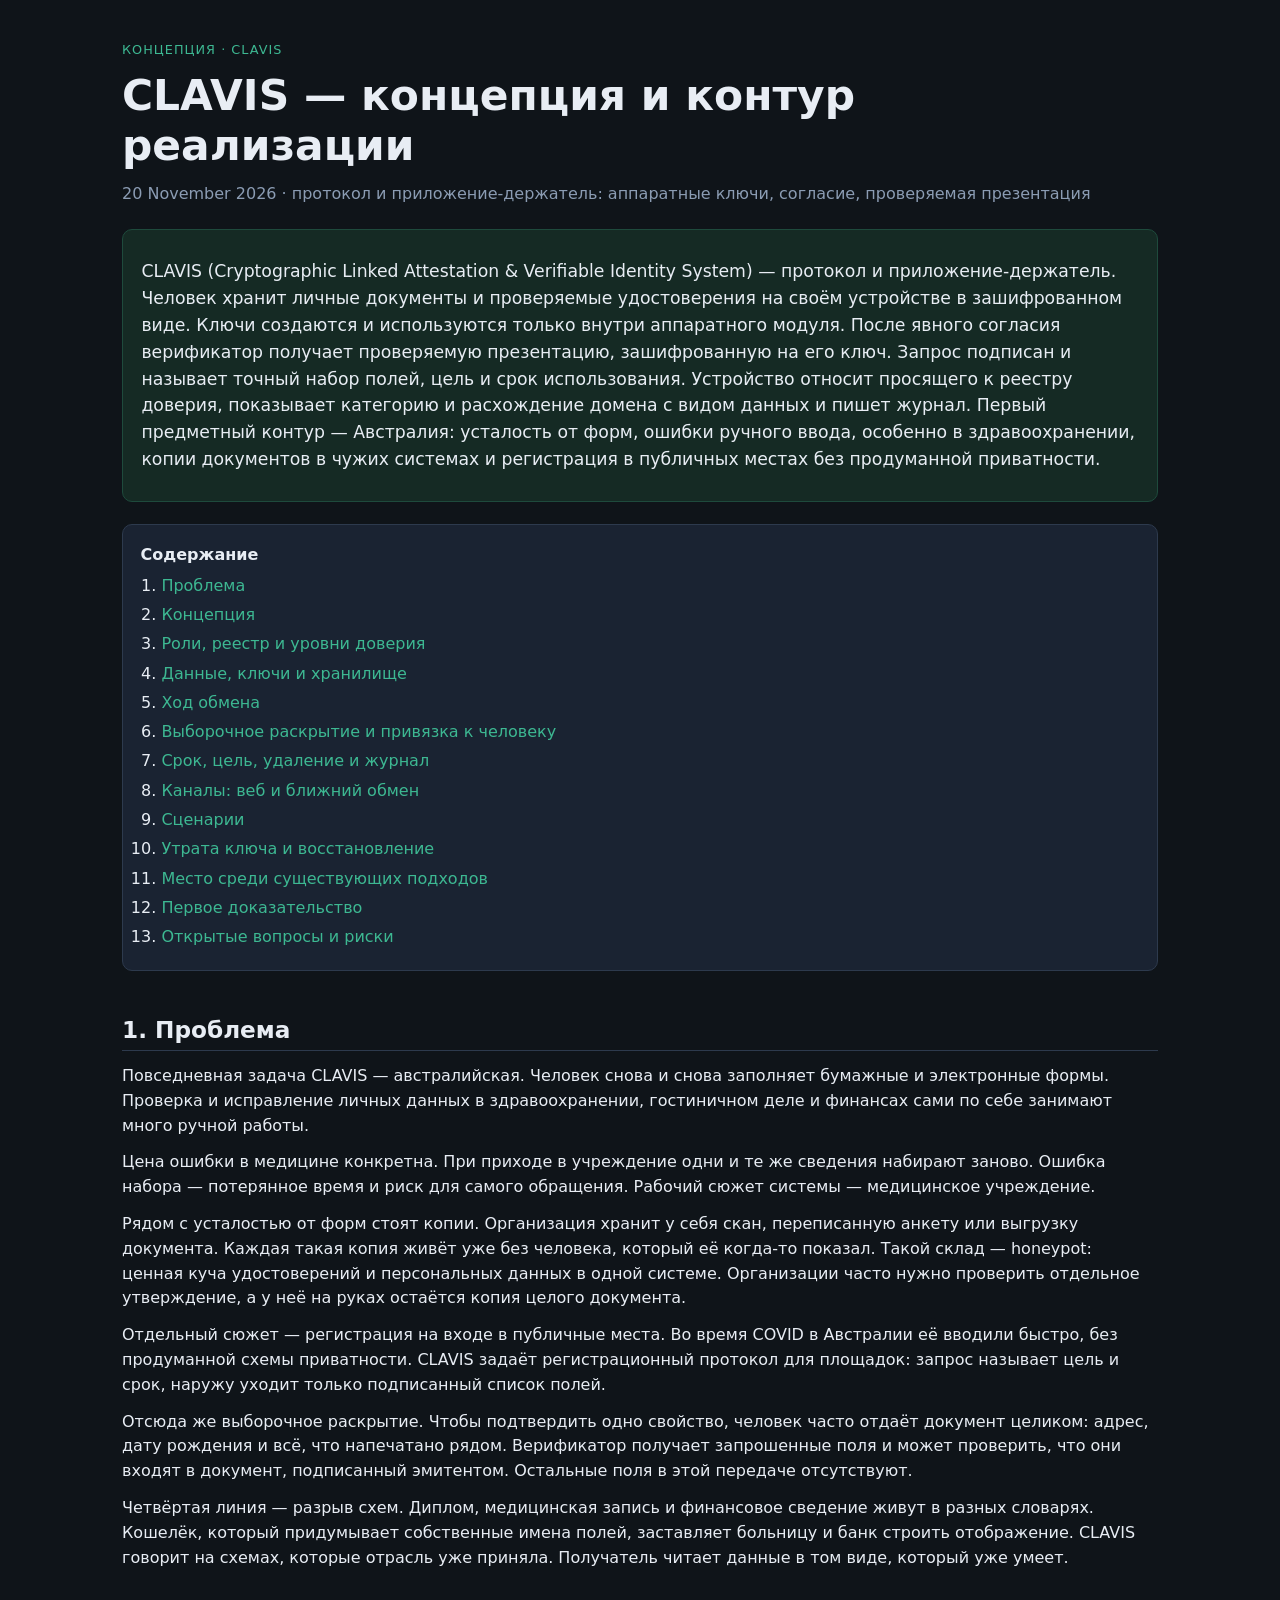
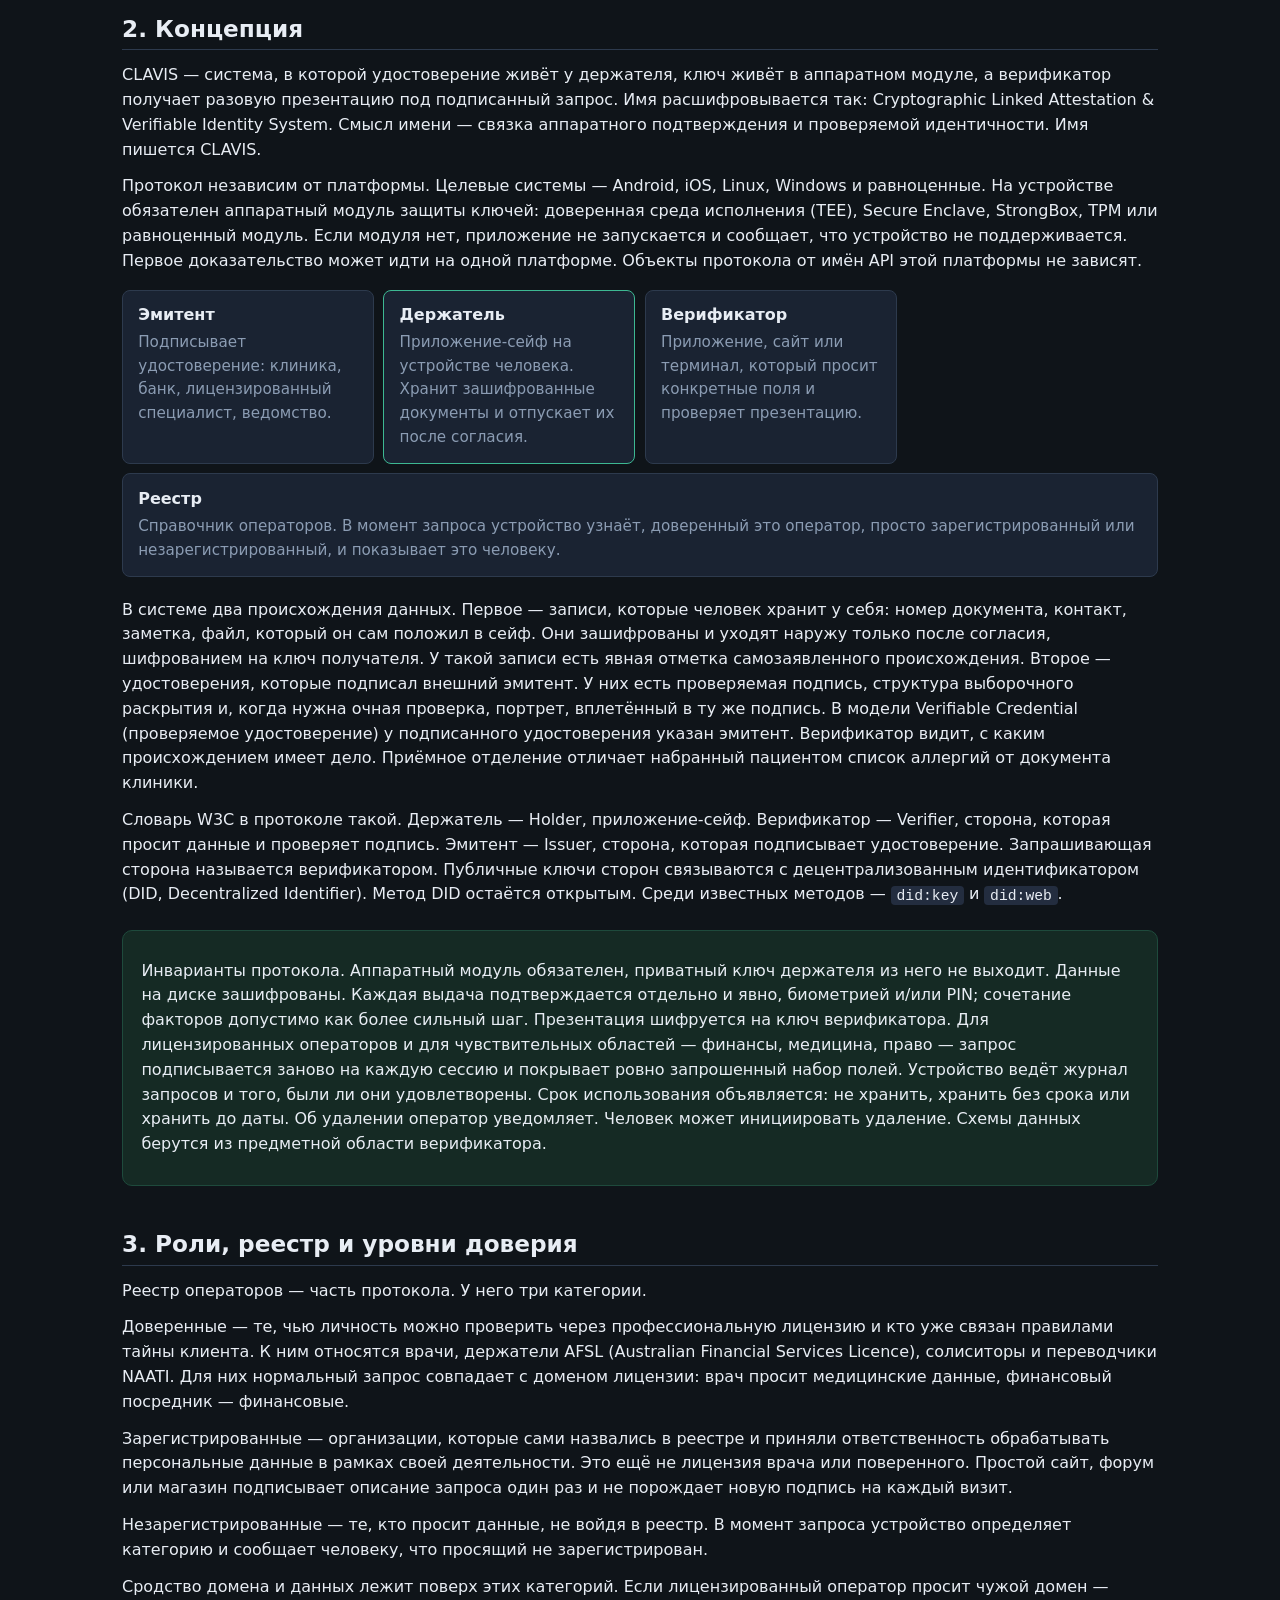
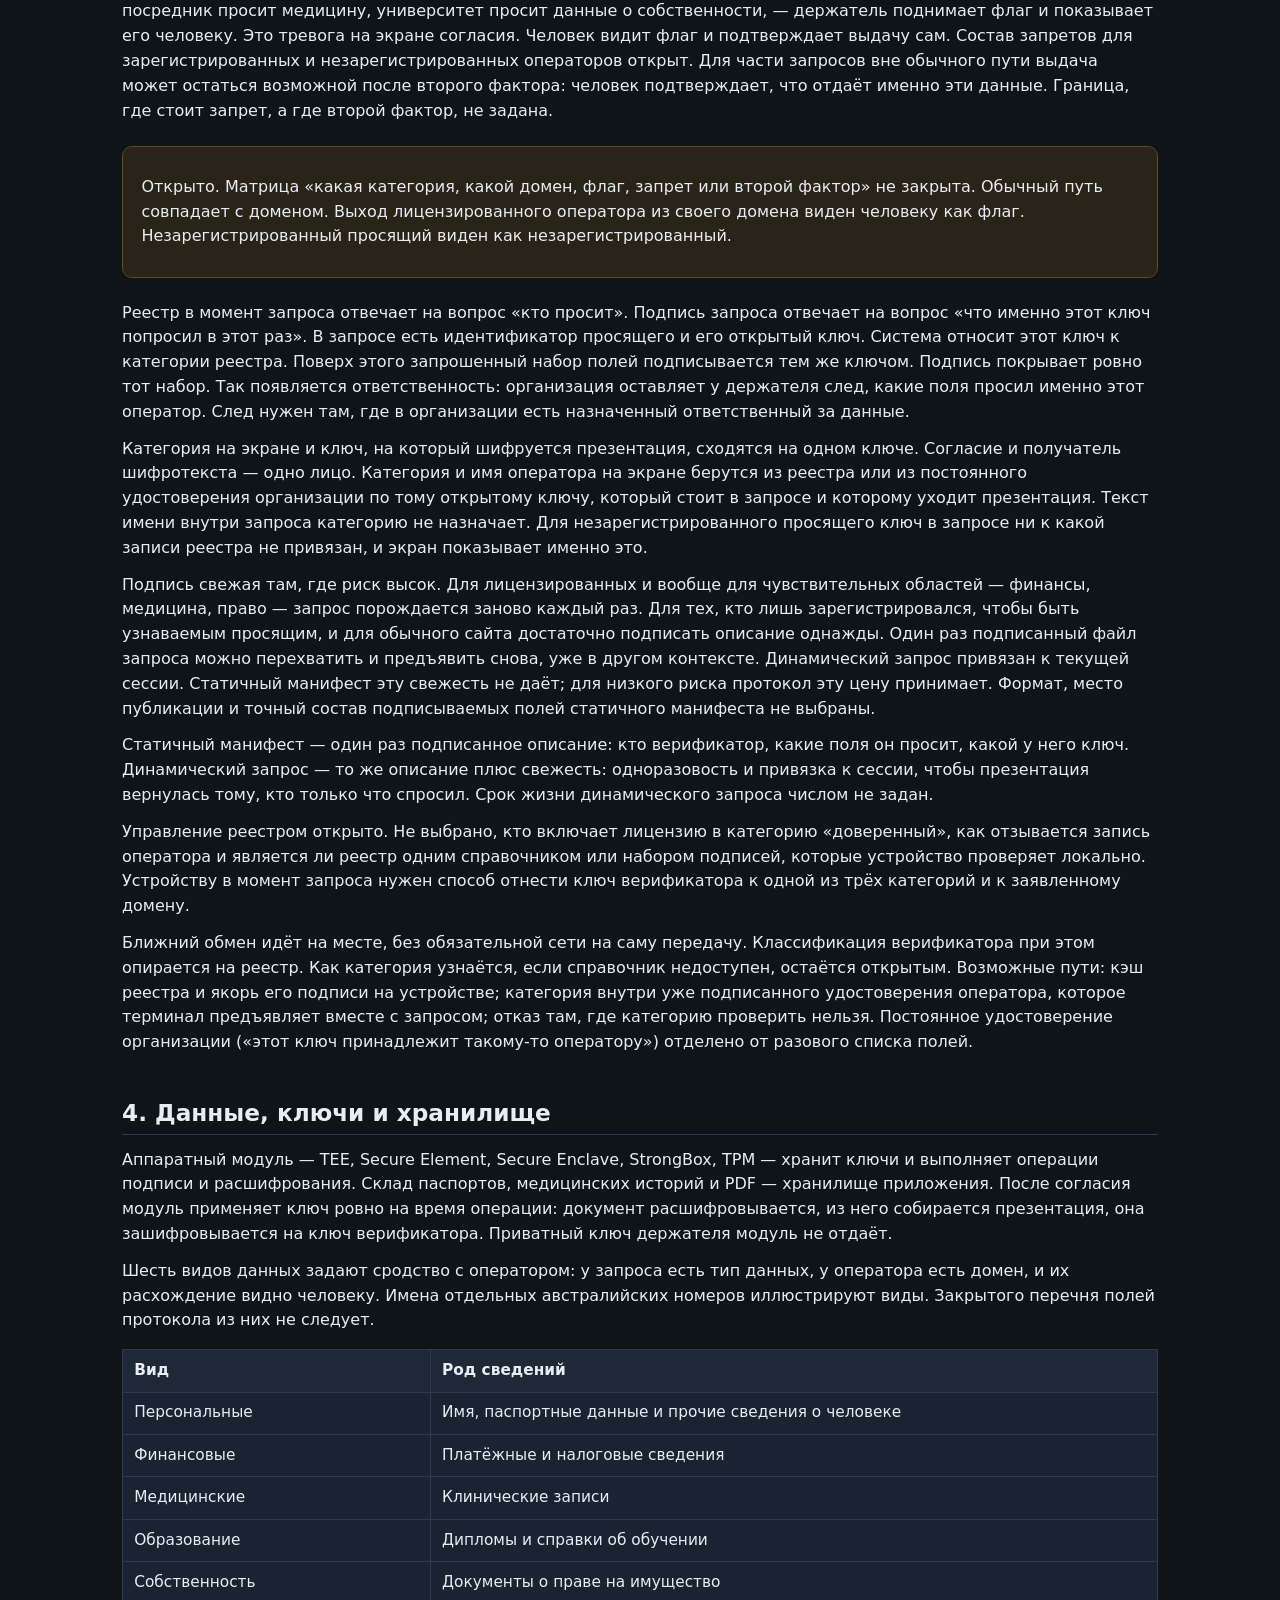
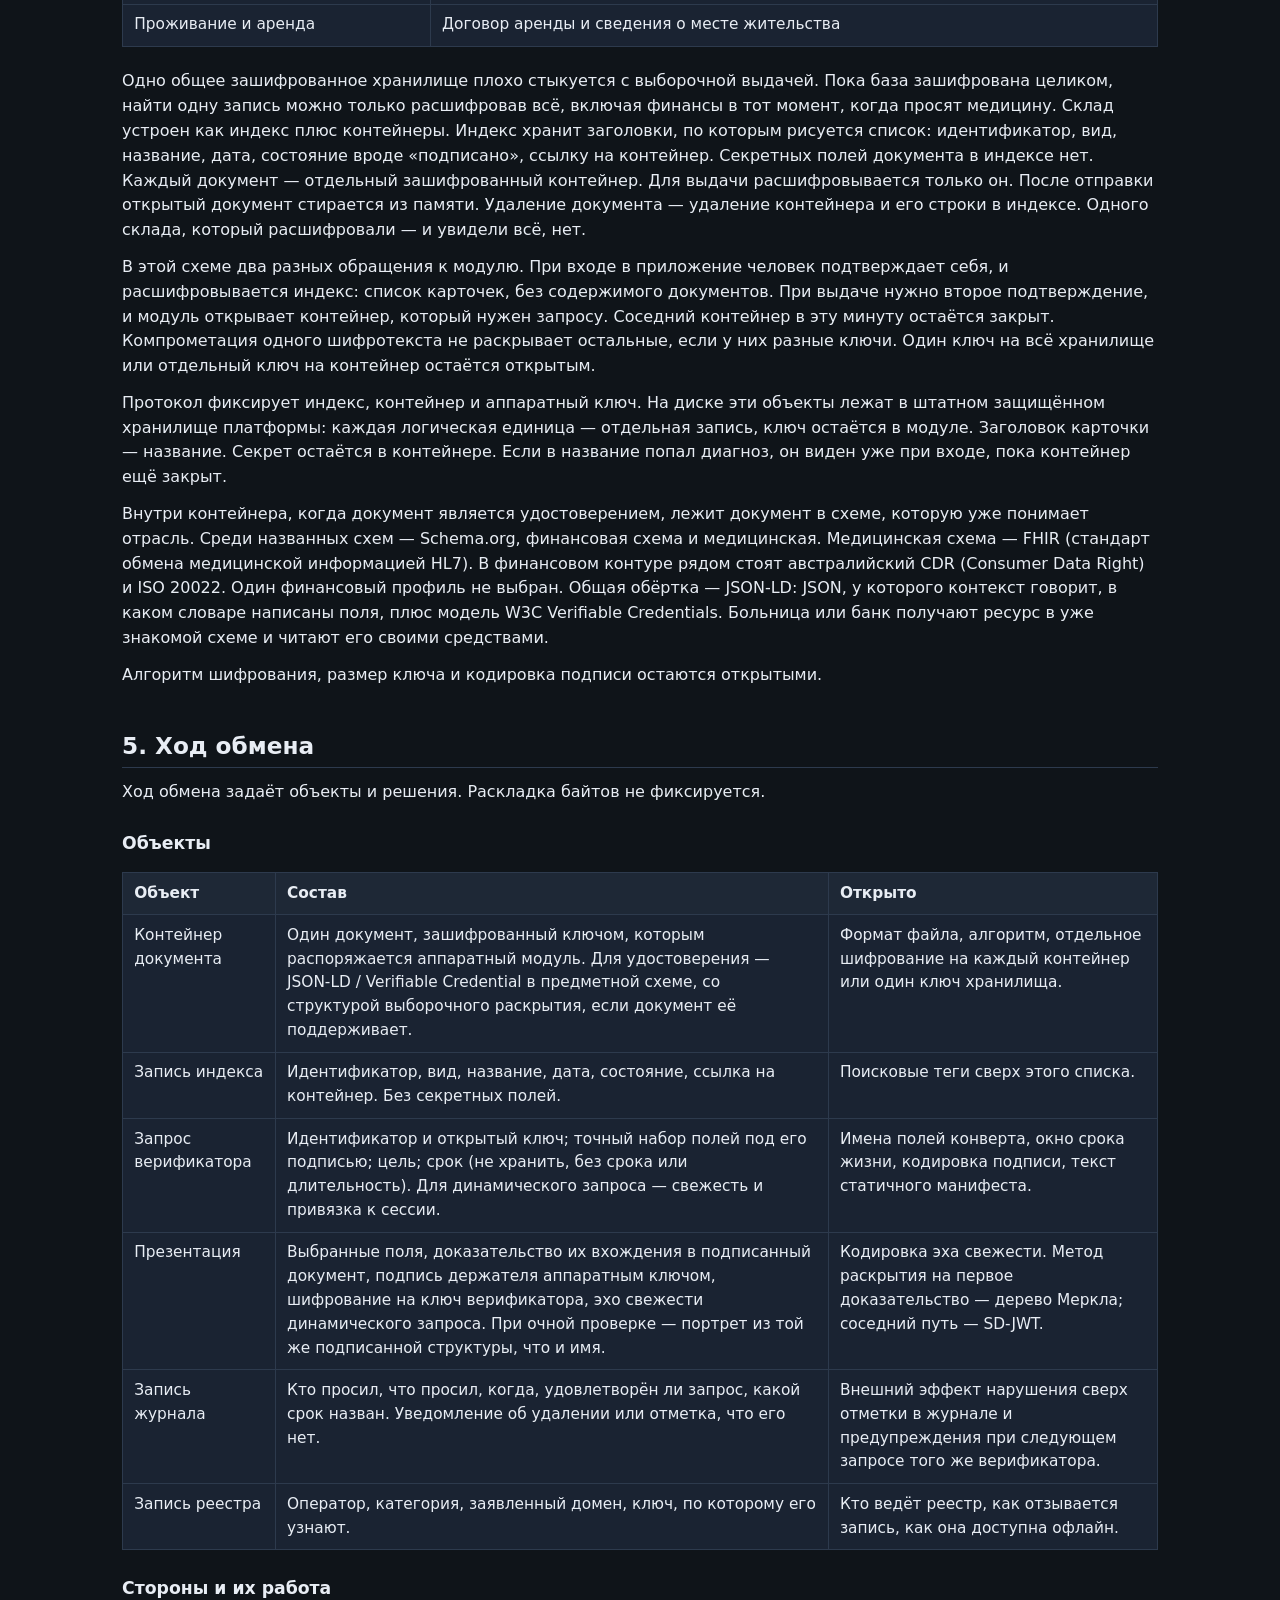
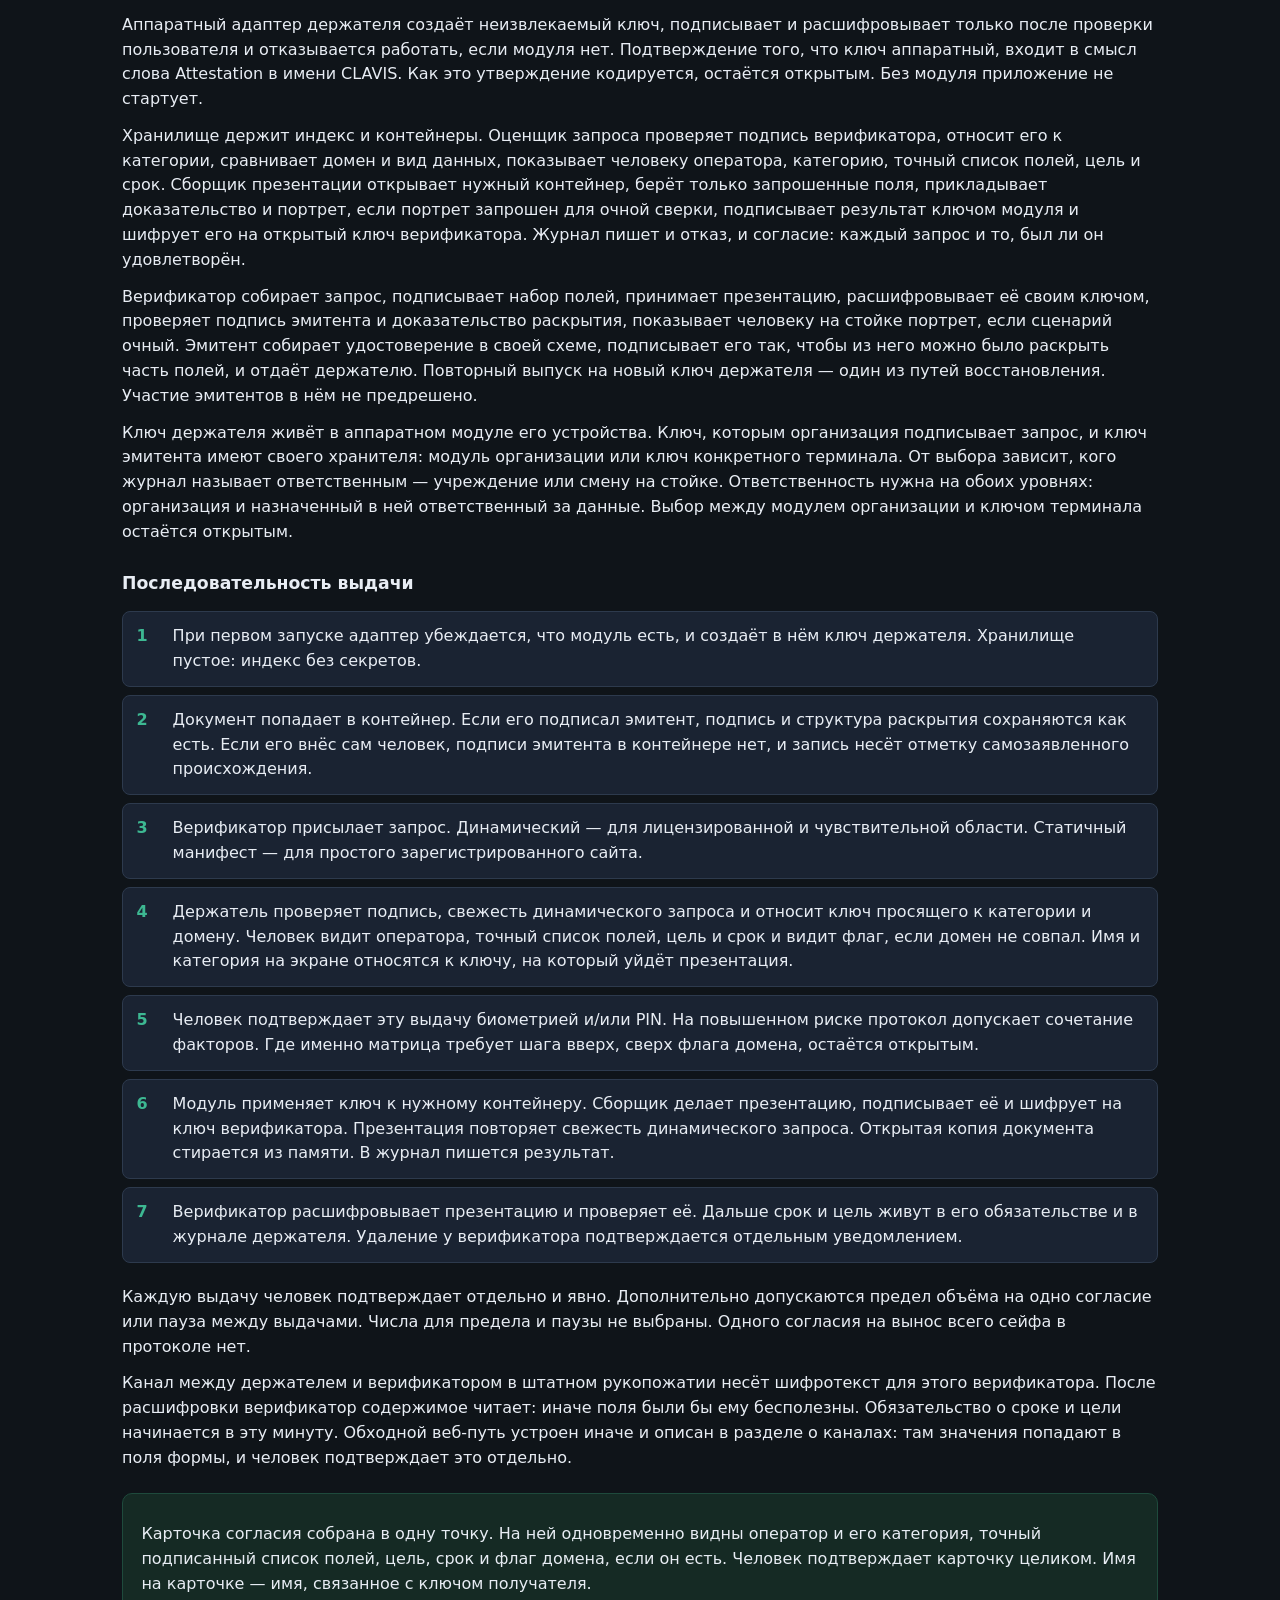
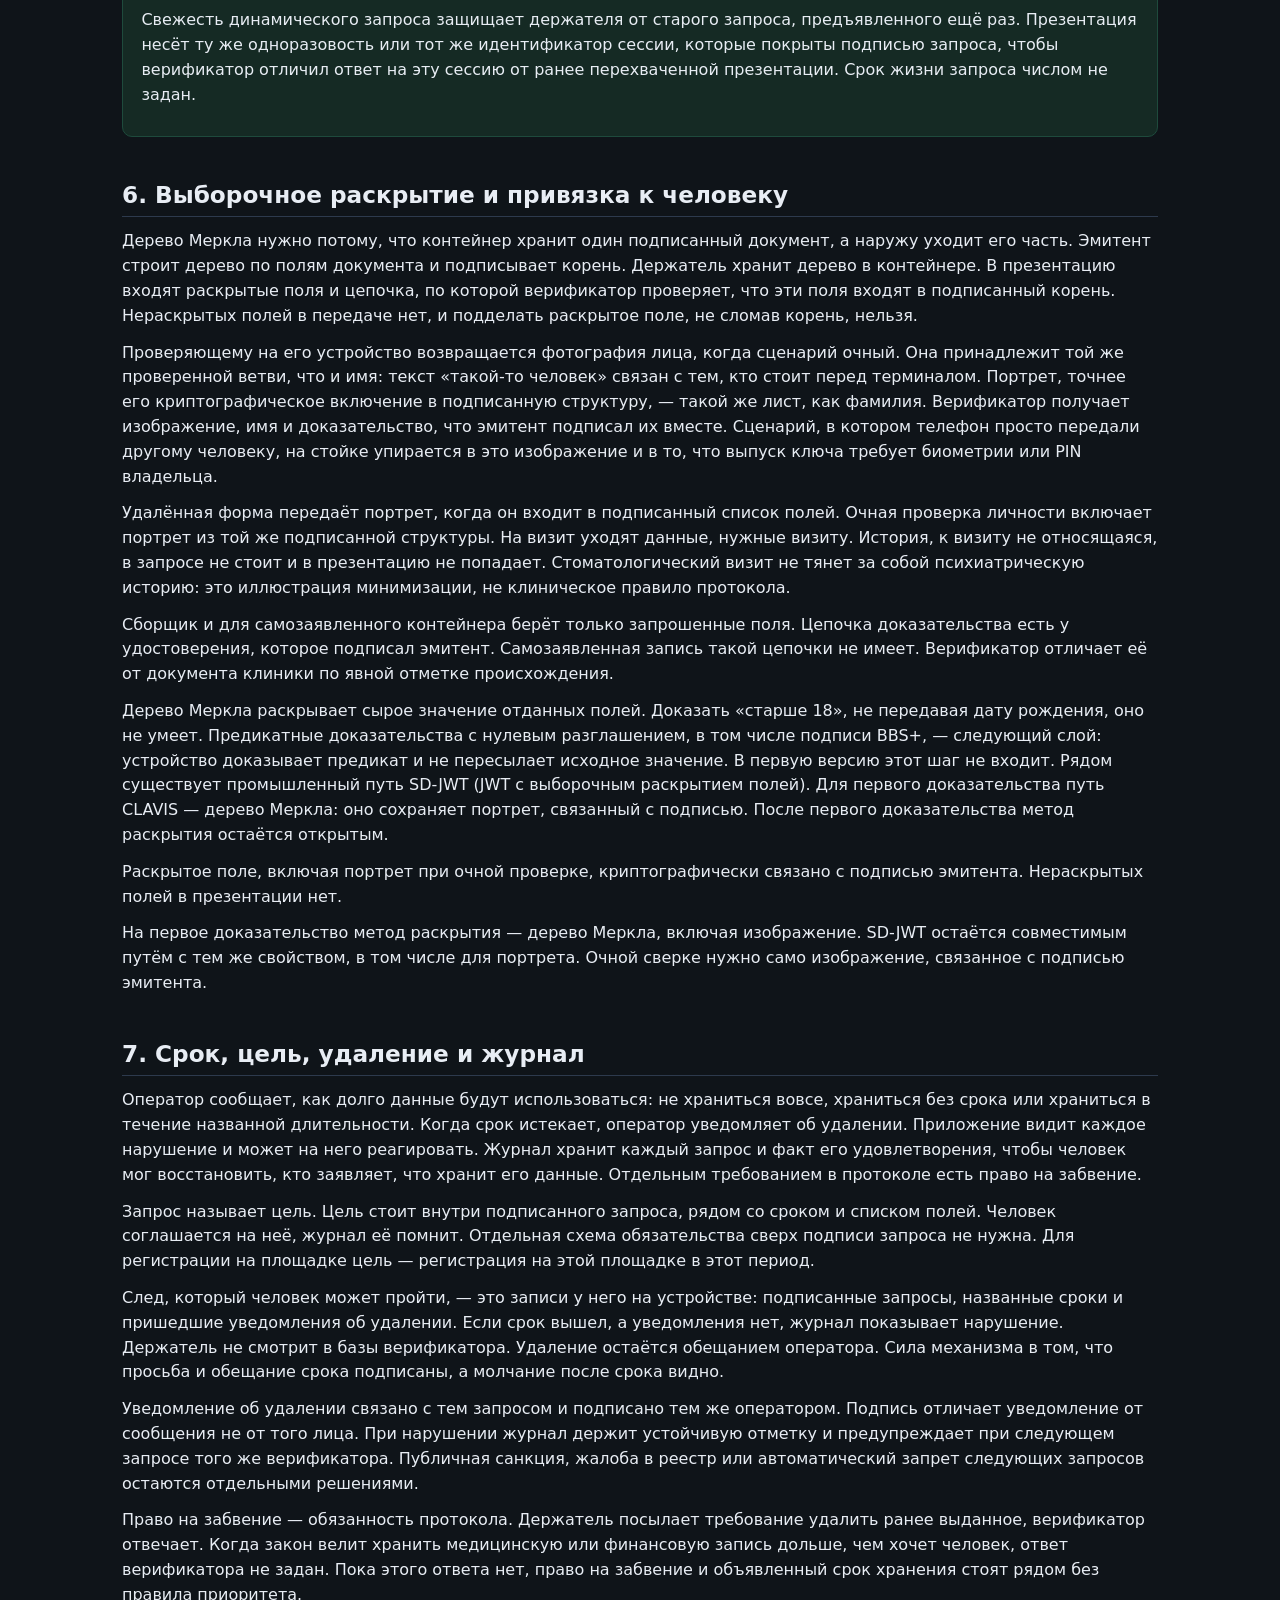
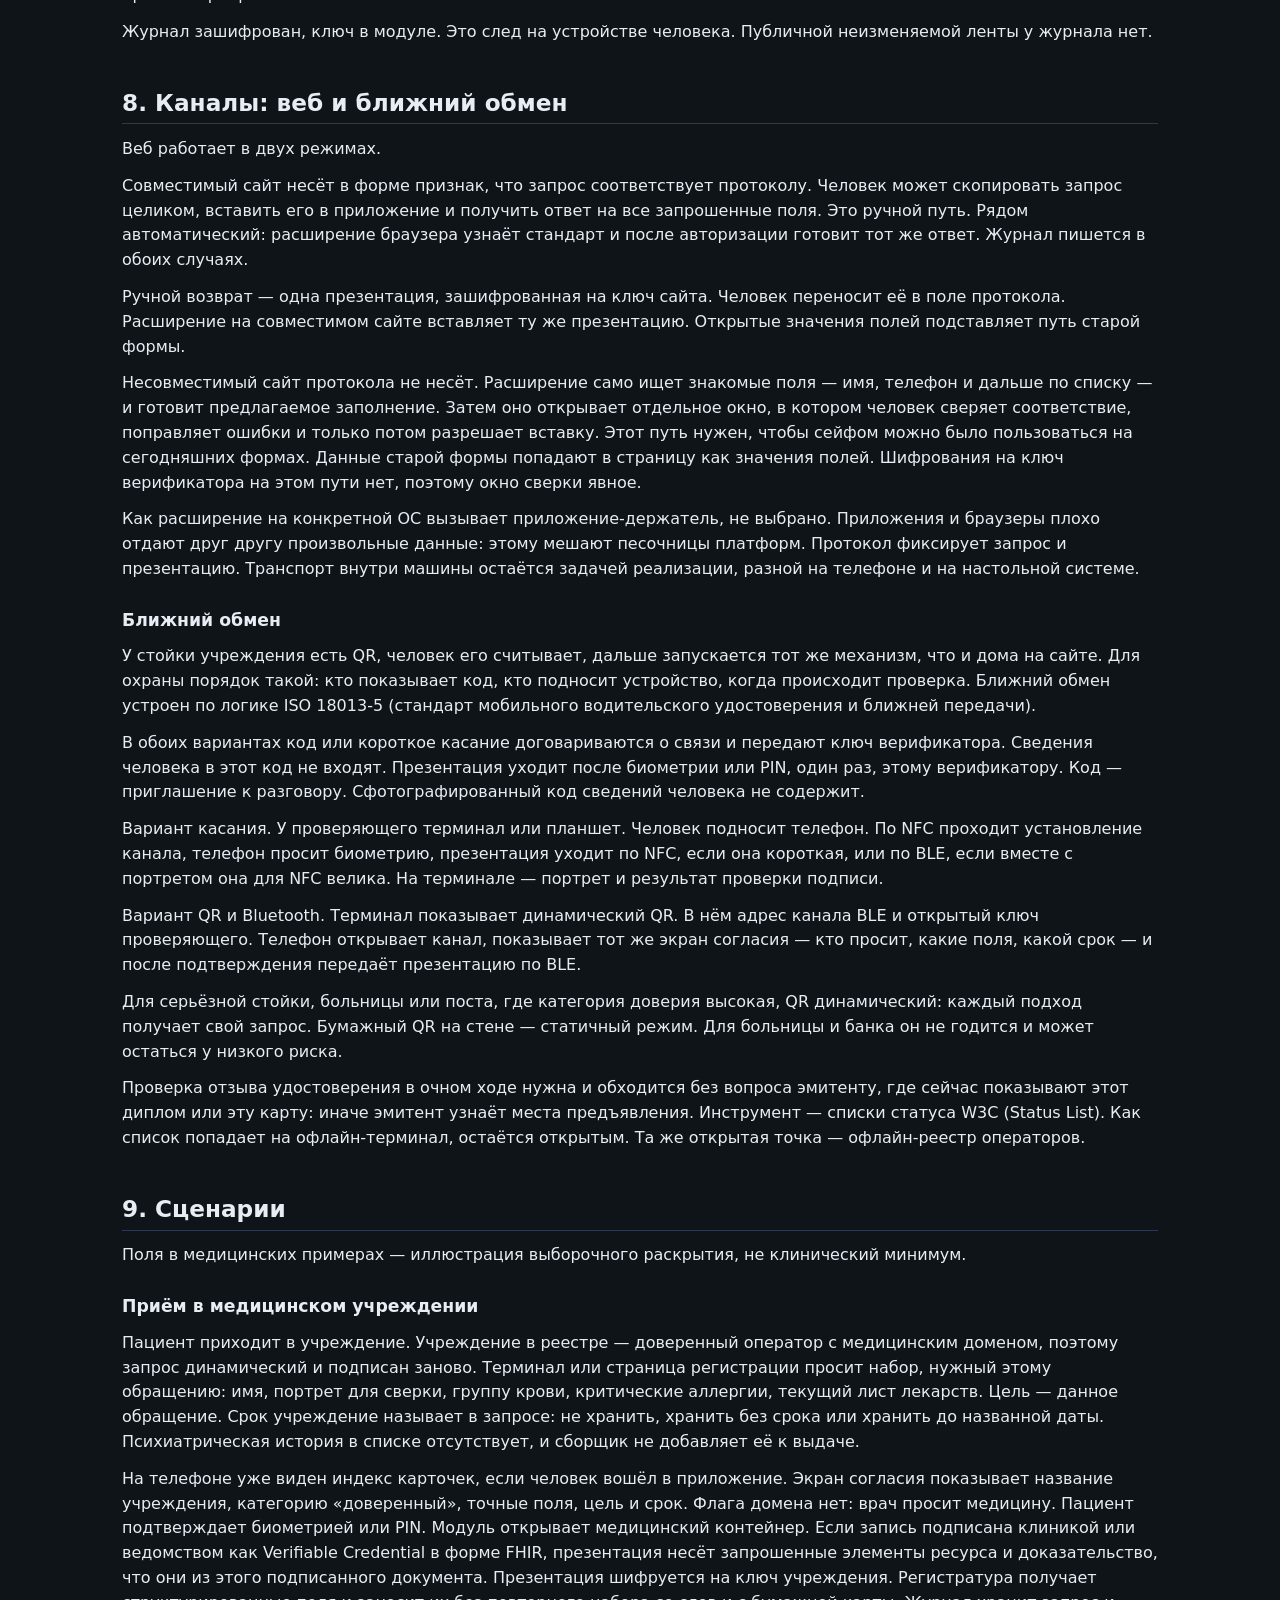
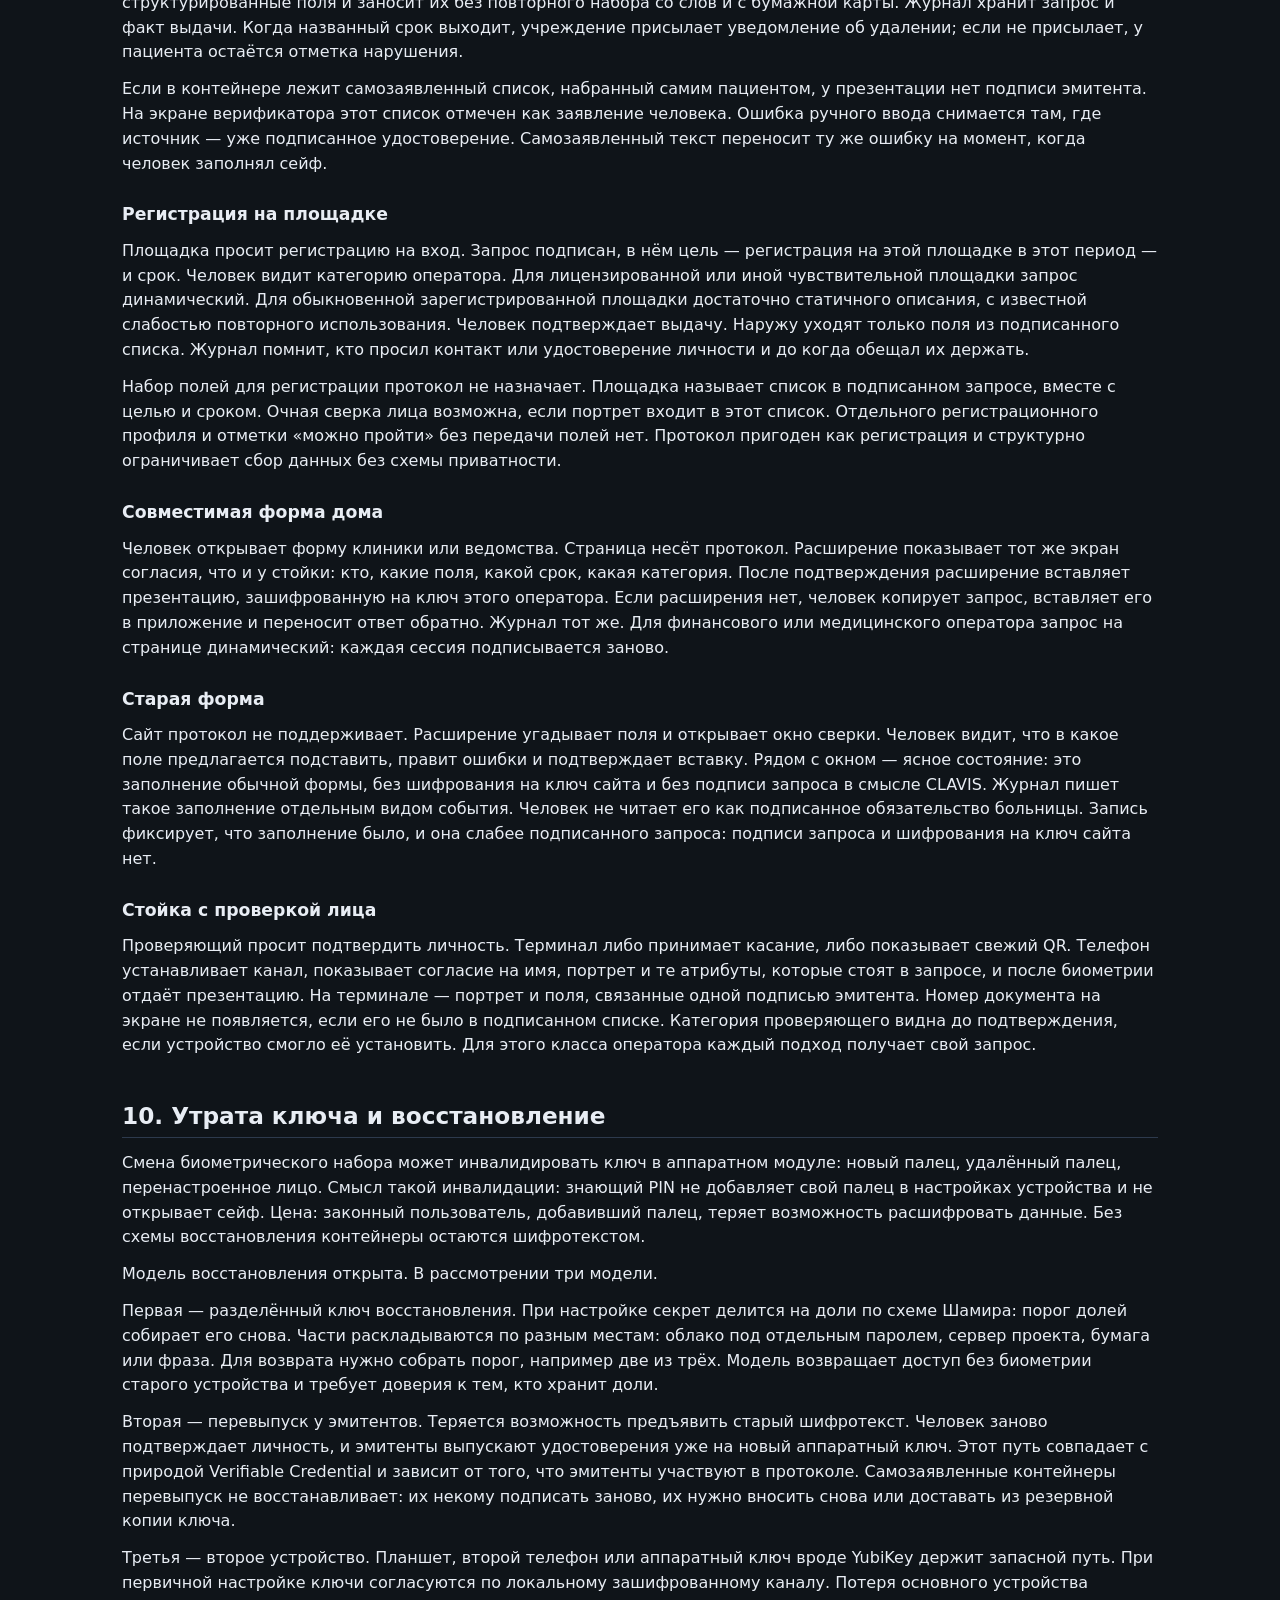
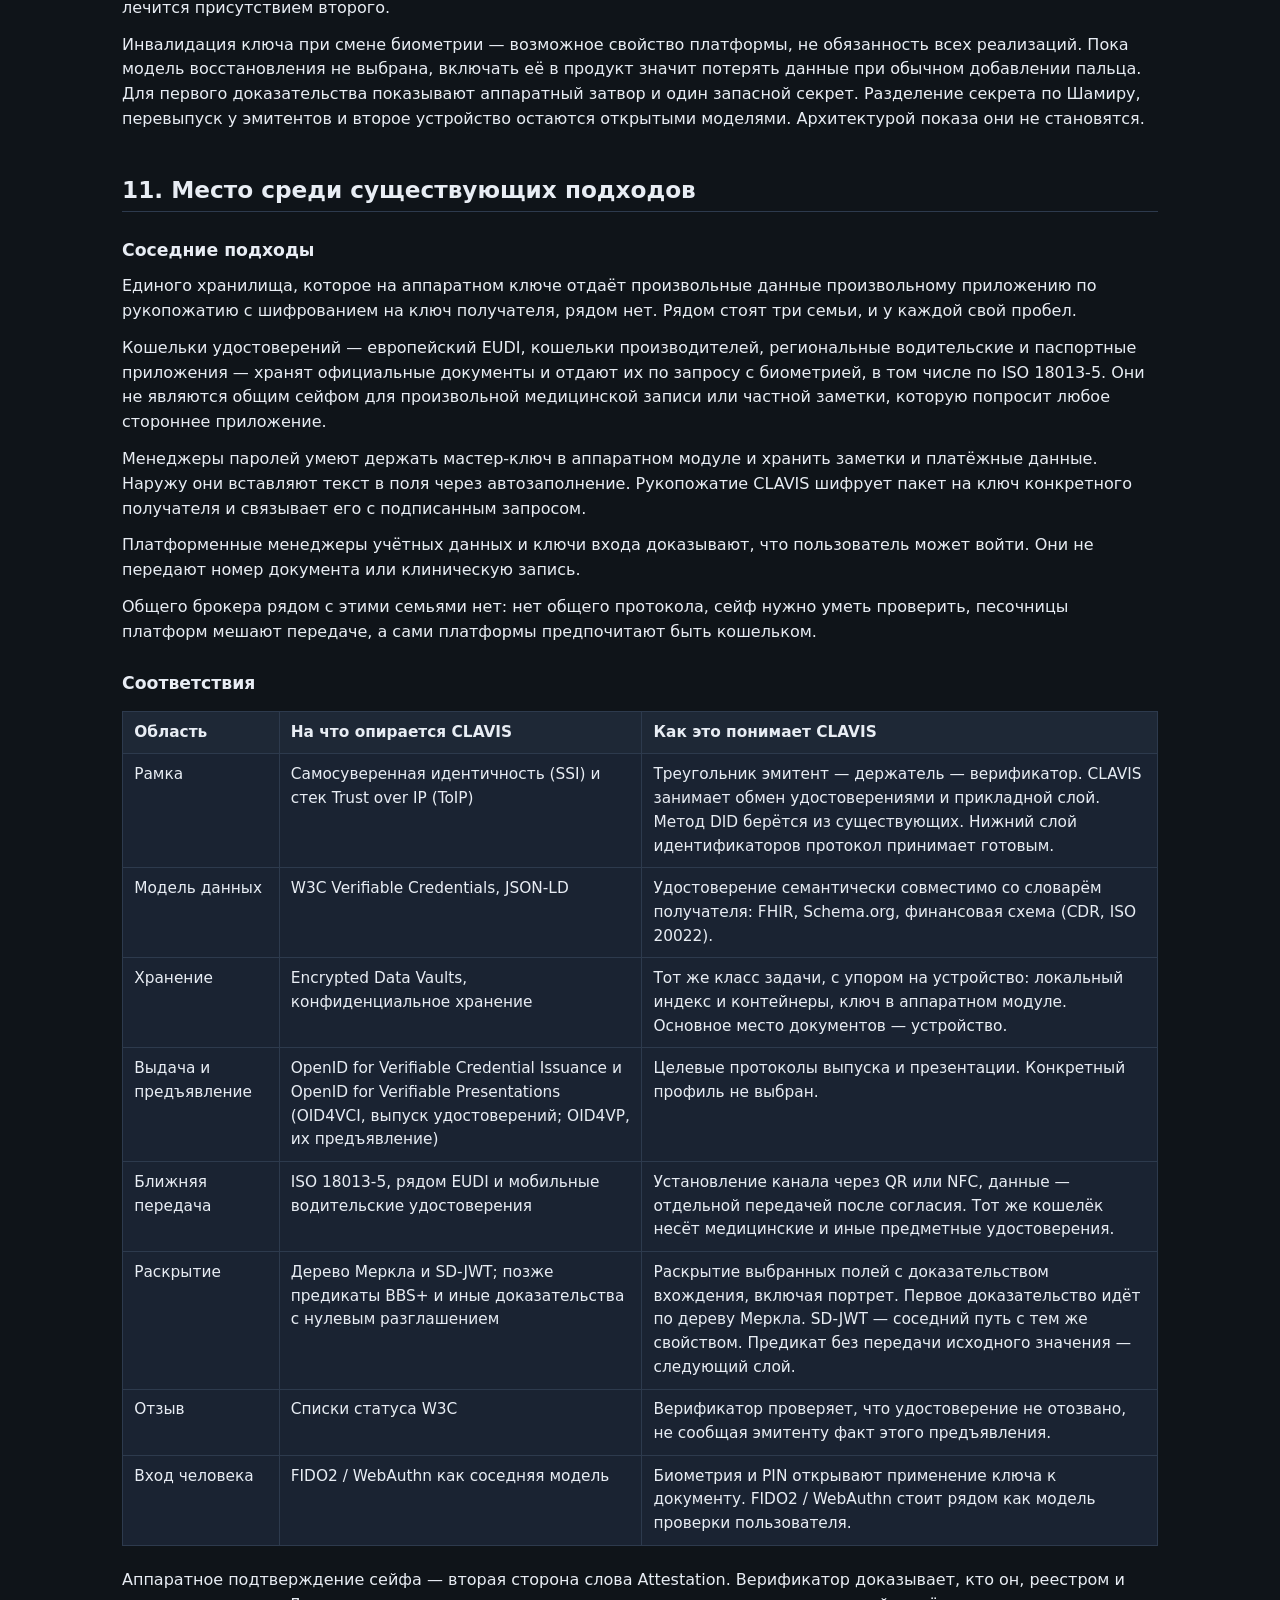
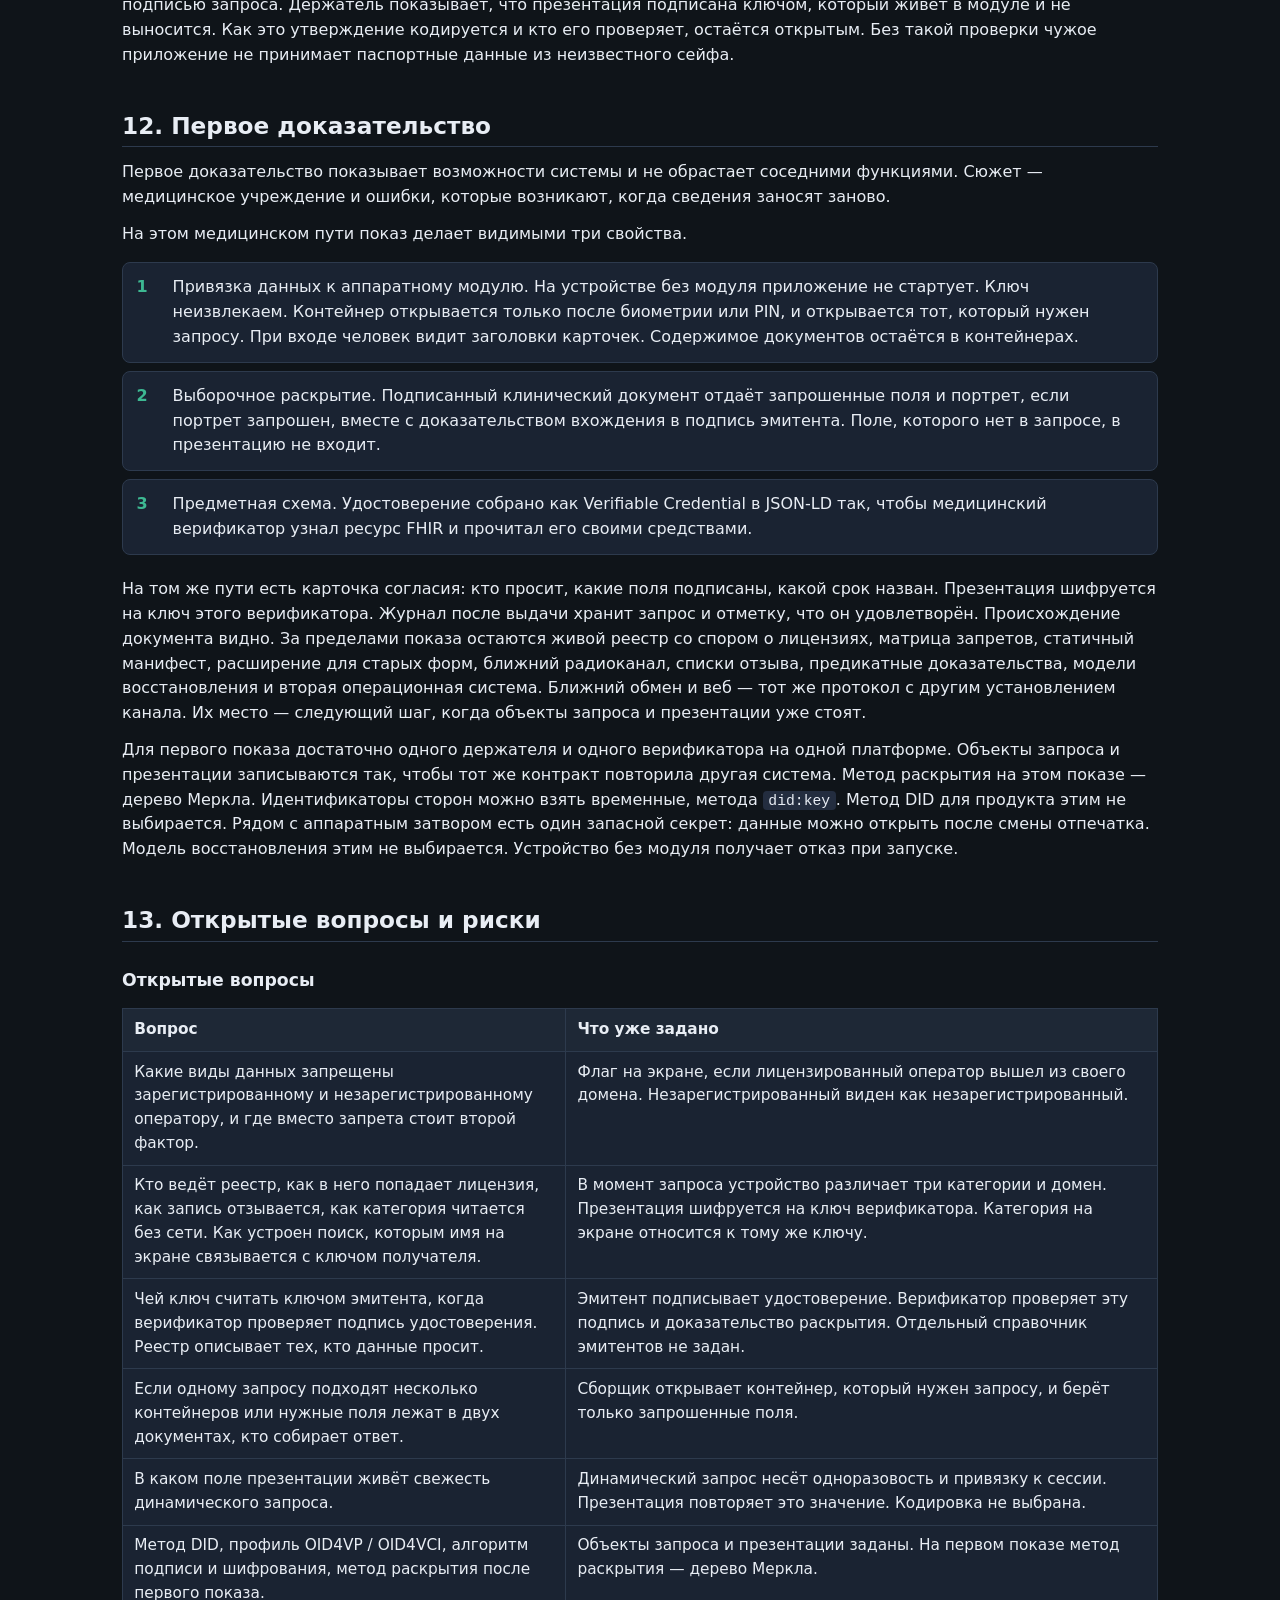
==== docs/clavis-whitepaper.html @ 54dcc629 "Update draft notes with additional content and revisions." ====
<!DOCTYPE html>
<html lang="ru">
<head>
<meta charset="utf-8">
<meta name="viewport" content="width=device-width, initial-scale=1">
<title>CLAVIS — концепция и контур реализации</title>
<style>
:root {
  --bg: #0f1419;
  --card: #1a2332;
  --ink: #e8edf4;
  --muted: #8b9cb3;
  --line: #2d3a4d;
  --accent: #3db892;
  --accent-soft: #152a24;
  --warn: #d4a843;
  --warn-bg: #2a2418;
  --code: #0d1117;
  --code-inline: #232d3f;
  --th: #1e2836;
  --danger: #e57373;
  --danger-bg: #2a1a1a;
}

* { box-sizing: border-box; }

html {
  scrollbar-color: var(--line) var(--bg);
  scrollbar-width: thin;
}
*::-webkit-scrollbar { width: 10px; height: 10px; }
*::-webkit-scrollbar-track { background: var(--bg); }
*::-webkit-scrollbar-thumb {
  background: var(--line);
  border-radius: 5px;
  border: 2px solid var(--bg);
}
*::-webkit-scrollbar-thumb:hover { background: var(--muted); }
*::-webkit-scrollbar-corner { background: var(--bg); }

body {
  margin: 0;
  min-height: 100vh;
  font-family: "Segoe UI", "IBM Plex Sans", system-ui, sans-serif;
  color: var(--ink);
  background: var(--bg);
  line-height: 1.55;
  color-scheme: dark;
}

.wrap {
  max-width: 1100px;
  margin: 0 auto;
  padding: 2.5rem clamp(1rem, 3vw, 2rem) 4rem;
}

.eyebrow {
  color: var(--accent);
  letter-spacing: .08em;
  text-transform: uppercase;
  font-size: .8rem;
  margin: 0 0 .7rem;
}

h1 {
  font-size: clamp(1.85rem, 4vw, 2.65rem);
  line-height: 1.18;
  margin: 0 0 .7rem;
  font-weight: 650;
}

h2 {
  font-size: 1.45rem;
  line-height: 1.3;
  margin: 2.7rem 0 .8rem;
  padding-bottom: .35rem;
  border-bottom: 1px solid var(--line);
  scroll-margin-top: 1rem;
}

h3 {
  font-size: 1.08rem;
  line-height: 1.35;
  margin: 1.7rem 0 .5rem;
}

p { margin: .75rem 0; }

a { color: var(--accent); }

.meta {
  color: var(--muted);
  margin: .2rem 0;
}

.lede { font-size: 1.08rem; }

.callout {
  background: var(--accent-soft);
  border: 1px solid #1e4a3c;
  border-radius: 10px;
  padding: 1rem 1.15rem;
  margin: 1.4rem 0;
}

.callout.warn {
  background: var(--warn-bg);
  border-color: #5c4a22;
}

.callout.risk {
  background: var(--danger-bg);
  border-color: #6a3030;
}

.toc {
  background: var(--card);
  border: 1px solid var(--line);
  border-radius: 10px;
  padding: .4rem 1.1rem 1rem;
  margin: 1.2rem 0 2rem;
}

.toc-title { margin: .7rem 0 .2rem; font-weight: 650; }
.toc ol { margin: .4rem 0 0; padding-left: 1.3rem; }
.toc li { margin: .28rem 0; }
.toc a { text-decoration: none; }
.toc a:hover { text-decoration: underline; }

table {
  width: 100%;
  border-collapse: collapse;
  margin: 1rem 0 1.4rem;
  background: var(--card);
  font-size: .96rem;
}

th, td {
  border: 1px solid var(--line);
  padding: .55rem .7rem;
  text-align: left;
  vertical-align: top;
}

th { background: var(--th); font-weight: 650; }

code {
  font-family: "IBM Plex Mono", ui-monospace, monospace;
  background: var(--code-inline);
  padding: .1rem .35rem;
  border-radius: 4px;
  font-size: .92em;
}

ol.flow {
  list-style: none;
  padding: 0;
  margin: 1rem 0 1.4rem;
  counter-reset: step;
}

ol.flow li {
  counter-increment: step;
  background: var(--card);
  border: 1px solid var(--line);
  border-radius: 8px;
  padding: .75rem .95rem .75rem 3.1rem;
  margin: .5rem 0;
  position: relative;
}

ol.flow li::before {
  content: counter(step);
  position: absolute;
  left: .85rem;
  top: .75rem;
  color: var(--accent);
  font-weight: 700;
}

.arch {
  display: grid;
  grid-template-columns: repeat(auto-fit, minmax(200px, 1fr));
  gap: .6rem;
  margin: 1rem 0 1.3rem;
}

.node {
  background: var(--card);
  border: 1px solid var(--line);
  border-radius: 8px;
  padding: .85rem .95rem;
}

.node.holder { border-color: var(--accent); }
.node h3 { margin: 0 0 .35rem; font-size: 1rem; }
.node p { margin: 0; color: var(--muted); font-size: .95rem; }
.node.wide { grid-column: 1 / -1; }

footer {
  margin-top: 3rem;
  padding-top: 1rem;
  border-top: 1px solid var(--line);
  color: var(--muted);
  font-size: .95rem;
}
</style>
</head>
<body>
<div class="wrap">

<header class="hero">
  <p class="eyebrow">Концепция · CLAVIS</p>
  <h1>CLAVIS — концепция и контур реализации</h1>
  <p class="meta">20 November 2026 · протокол и приложение-держатель: аппаратные ключи, согласие, проверяемая презентация</p>
</header>

<div class="callout">
  <p class="lede">CLAVIS (Cryptographic Linked Attestation &amp; Verifiable Identity System) — протокол и приложение-держатель. Человек хранит личные документы и проверяемые удостоверения на своём устройстве в зашифрованном виде. Ключи создаются и используются только внутри аппаратного модуля. После явного согласия верификатор получает проверяемую презентацию, зашифрованную на его ключ. Запрос подписан и называет точный набор полей, цель и срок использования. Устройство относит просящего к реестру доверия, показывает категорию и расхождение домена с видом данных и пишет журнал. Первый предметный контур — Австралия: усталость от форм, ошибки ручного ввода, особенно в здравоохранении, копии документов в чужих системах и регистрация в публичных местах без продуманной приватности.</p>
</div>

<nav class="toc" aria-label="Содержание">
  <p class="toc-title">Содержание</p>
  <ol>
    <li><a href="#s1">Проблема</a></li>
    <li><a href="#s2">Концепция</a></li>
    <li><a href="#s3">Роли, реестр и уровни доверия</a></li>
    <li><a href="#s4">Данные, ключи и хранилище</a></li>
    <li><a href="#s5">Ход обмена</a></li>
    <li><a href="#s6">Выборочное раскрытие и привязка к человеку</a></li>
    <li><a href="#s7">Срок, цель, удаление и журнал</a></li>
    <li><a href="#s8">Каналы: веб и ближний обмен</a></li>
    <li><a href="#s9">Сценарии</a></li>
    <li><a href="#s10">Утрата ключа и восстановление</a></li>
    <li><a href="#s11">Место среди существующих подходов</a></li>
    <li><a href="#s12">Первое доказательство</a></li>
    <li><a href="#s13">Открытые вопросы и риски</a></li>
  </ol>
</nav>

<h2 id="s1">1. Проблема</h2>

<p>Повседневная задача CLAVIS — австралийская. Человек снова и снова заполняет бумажные и электронные формы. Проверка и исправление личных данных в здравоохранении, гостиничном деле и финансах сами по себе занимают много ручной работы.</p>

<p>Цена ошибки в медицине конкретна. При приходе в учреждение одни и те же сведения набирают заново. Ошибка набора — потерянное время и риск для самого обращения. Рабочий сюжет системы — медицинское учреждение.</p>

<p>Рядом с усталостью от форм стоят копии. Организация хранит у себя скан, переписанную анкету или выгрузку документа. Каждая такая копия живёт уже без человека, который её когда-то показал. Такой склад — honeypot: ценная куча удостоверений и персональных данных в одной системе. Организации часто нужно проверить отдельное утверждение, а у неё на руках остаётся копия целого документа.</p>

<p>Отдельный сюжет — регистрация на входе в публичные места. Во время COVID в Австралии её вводили быстро, без продуманной схемы приватности. CLAVIS задаёт регистрационный протокол для площадок: запрос называет цель и срок, наружу уходит только подписанный список полей.</p>

<p>Отсюда же выборочное раскрытие. Чтобы подтвердить одно свойство, человек часто отдаёт документ целиком: адрес, дату рождения и всё, что напечатано рядом. Верификатор получает запрошенные поля и может проверить, что они входят в документ, подписанный эмитентом. Остальные поля в этой передаче отсутствуют.</p>

<p>Четвёртая линия — разрыв схем. Диплом, медицинская запись и финансовое сведение живут в разных словарях. Кошелёк, который придумывает собственные имена полей, заставляет больницу и банк строить отображение. CLAVIS говорит на схемах, которые отрасль уже приняла. Получатель читает данные в том виде, который уже умеет.</p>

<h2 id="s2">2. Концепция</h2>

<p>CLAVIS — система, в которой удостоверение живёт у держателя, ключ живёт в аппаратном модуле, а верификатор получает разовую презентацию под подписанный запрос. Имя расшифровывается так: Cryptographic Linked Attestation &amp; Verifiable Identity System. Смысл имени — связка аппаратного подтверждения и проверяемой идентичности. Имя пишется CLAVIS.</p>

<p>Протокол независим от платформы. Целевые системы — Android, iOS, Linux, Windows и равноценные. На устройстве обязателен аппаратный модуль защиты ключей: доверенная среда исполнения (TEE), Secure Enclave, StrongBox, TPM или равноценный модуль. Если модуля нет, приложение не запускается и сообщает, что устройство не поддерживается. Первое доказательство может идти на одной платформе. Объекты протокола от имён API этой платформы не зависят.</p>

<div class="arch" aria-label="Четыре роли">
  <div class="node">
    <h3>Эмитент</h3>
    <p>Подписывает удостоверение: клиника, банк, лицензированный специалист, ведомство.</p>
  </div>
  <div class="node holder">
    <h3>Держатель</h3>
    <p>Приложение-сейф на устройстве человека. Хранит зашифрованные документы и отпускает их после согласия.</p>
  </div>
  <div class="node">
    <h3>Верификатор</h3>
    <p>Приложение, сайт или терминал, который просит конкретные поля и проверяет презентацию.</p>
  </div>
  <div class="node wide">
    <h3>Реестр</h3>
    <p>Справочник операторов. В момент запроса устройство узнаёт, доверенный это оператор, просто зарегистрированный или незарегистрированный, и показывает это человеку.</p>
  </div>
</div>

<p>В системе два происхождения данных. Первое — записи, которые человек хранит у себя: номер документа, контакт, заметка, файл, который он сам положил в сейф. Они зашифрованы и уходят наружу только после согласия, шифрованием на ключ получателя. У такой записи есть явная отметка самозаявленного происхождения. Второе — удостоверения, которые подписал внешний эмитент. У них есть проверяемая подпись, структура выборочного раскрытия и, когда нужна очная проверка, портрет, вплетённый в ту же подпись. В модели Verifiable Credential (проверяемое удостоверение) у подписанного удостоверения указан эмитент. Верификатор видит, с каким происхождением имеет дело. Приёмное отделение отличает набранный пациентом список аллергий от документа клиники.</p>

<p>Словарь W3C в протоколе такой. Держатель — Holder, приложение-сейф. Верификатор — Verifier, сторона, которая просит данные и проверяет подпись. Эмитент — Issuer, сторона, которая подписывает удостоверение. Запрашивающая сторона называется верификатором. Публичные ключи сторон связываются с децентрализованным идентификатором (DID, Decentralized Identifier). Метод DID остаётся открытым. Среди известных методов — <code>did:key</code> и <code>did:web</code>.</p>

<div class="callout">
  <p>Инварианты протокола. Аппаратный модуль обязателен, приватный ключ держателя из него не выходит. Данные на диске зашифрованы. Каждая выдача подтверждается отдельно и явно, биометрией и/или PIN; сочетание факторов допустимо как более сильный шаг. Презентация шифруется на ключ верификатора. Для лицензированных операторов и для чувствительных областей — финансы, медицина, право — запрос подписывается заново на каждую сессию и покрывает ровно запрошенный набор полей. Устройство ведёт журнал запросов и того, были ли они удовлетворены. Срок использования объявляется: не хранить, хранить без срока или хранить до даты. Об удалении оператор уведомляет. Человек может инициировать удаление. Схемы данных берутся из предметной области верификатора.</p>
</div>

<h2 id="s3">3. Роли, реестр и уровни доверия</h2>

<p>Реестр операторов — часть протокола. У него три категории.</p>

<p>Доверенные — те, чью личность можно проверить через профессиональную лицензию и кто уже связан правилами тайны клиента. К ним относятся врачи, держатели AFSL (Australian Financial Services Licence), солиситоры и переводчики NAATI. Для них нормальный запрос совпадает с доменом лицензии: врач просит медицинские данные, финансовый посредник — финансовые.</p>

<p>Зарегистрированные — организации, которые сами назвались в реестре и приняли ответственность обрабатывать персональные данные в рамках своей деятельности. Это ещё не лицензия врача или поверенного. Простой сайт, форум или магазин подписывает описание запроса один раз и не порождает новую подпись на каждый визит.</p>

<p>Незарегистрированные — те, кто просит данные, не войдя в реестр. В момент запроса устройство определяет категорию и сообщает человеку, что просящий не зарегистрирован.</p>

<p>Сродство домена и данных лежит поверх этих категорий. Если лицензированный оператор просит чужой домен — посредник просит медицину, университет просит данные о собственности, — держатель поднимает флаг и показывает его человеку. Это тревога на экране согласия. Человек видит флаг и подтверждает выдачу сам. Состав запретов для зарегистрированных и незарегистрированных операторов открыт. Для части запросов вне обычного пути выдача может остаться возможной после второго фактора: человек подтверждает, что отдаёт именно эти данные. Граница, где стоит запрет, а где второй фактор, не задана.</p>

<div class="callout warn">
  <p>Открыто. Матрица «какая категория, какой домен, флаг, запрет или второй фактор» не закрыта. Обычный путь совпадает с доменом. Выход лицензированного оператора из своего домена виден человеку как флаг. Незарегистрированный просящий виден как незарегистрированный.</p>
</div>

<p>Реестр в момент запроса отвечает на вопрос «кто просит». Подпись запроса отвечает на вопрос «что именно этот ключ попросил в этот раз». В запросе есть идентификатор просящего и его открытый ключ. Система относит этот ключ к категории реестра. Поверх этого запрошенный набор полей подписывается тем же ключом. Подпись покрывает ровно тот набор. Так появляется ответственность: организация оставляет у держателя след, какие поля просил именно этот оператор. След нужен там, где в организации есть назначенный ответственный за данные.</p>

<p>Категория на экране и ключ, на который шифруется презентация, сходятся на одном ключе. Согласие и получатель шифротекста — одно лицо. Категория и имя оператора на экране берутся из реестра или из постоянного удостоверения организации по тому открытому ключу, который стоит в запросе и которому уходит презентация. Текст имени внутри запроса категорию не назначает. Для незарегистрированного просящего ключ в запросе ни к какой записи реестра не привязан, и экран показывает именно это.</p>

<p>Подпись свежая там, где риск высок. Для лицензированных и вообще для чувствительных областей — финансы, медицина, право — запрос порождается заново каждый раз. Для тех, кто лишь зарегистрировался, чтобы быть узнаваемым просящим, и для обычного сайта достаточно подписать описание однажды. Один раз подписанный файл запроса можно перехватить и предъявить снова, уже в другом контексте. Динамический запрос привязан к текущей сессии. Статичный манифест эту свежесть не даёт; для низкого риска протокол эту цену принимает. Формат, место публикации и точный состав подписываемых полей статичного манифеста не выбраны.</p>

<p>Статичный манифест — один раз подписанное описание: кто верификатор, какие поля он просит, какой у него ключ. Динамический запрос — то же описание плюс свежесть: одноразовость и привязка к сессии, чтобы презентация вернулась тому, кто только что спросил. Срок жизни динамического запроса числом не задан.</p>

<p>Управление реестром открыто. Не выбрано, кто включает лицензию в категорию «доверенный», как отзывается запись оператора и является ли реестр одним справочником или набором подписей, которые устройство проверяет локально. Устройству в момент запроса нужен способ отнести ключ верификатора к одной из трёх категорий и к заявленному домену.</p>

<p>Ближний обмен идёт на месте, без обязательной сети на саму передачу. Классификация верификатора при этом опирается на реестр. Как категория узнаётся, если справочник недоступен, остаётся открытым. Возможные пути: кэш реестра и якорь его подписи на устройстве; категория внутри уже подписанного удостоверения оператора, которое терминал предъявляет вместе с запросом; отказ там, где категорию проверить нельзя. Постоянное удостоверение организации («этот ключ принадлежит такому-то оператору») отделено от разового списка полей.</p>

<h2 id="s4">4. Данные, ключи и хранилище</h2>

<p>Аппаратный модуль — TEE, Secure Element, Secure Enclave, StrongBox, TPM — хранит ключи и выполняет операции подписи и расшифрования. Склад паспортов, медицинских историй и PDF — хранилище приложения. После согласия модуль применяет ключ ровно на время операции: документ расшифровывается, из него собирается презентация, она зашифровывается на ключ верификатора. Приватный ключ держателя модуль не отдаёт.</p>

<p>Шесть видов данных задают сродство с оператором: у запроса есть тип данных, у оператора есть домен, и их расхождение видно человеку. Имена отдельных австралийских номеров иллюстрируют виды. Закрытого перечня полей протокола из них не следует.</p>

<table>
  <thead>
    <tr><th>Вид</th><th>Род сведений</th></tr>
  </thead>
  <tbody>
    <tr><td>Персональные</td><td>Имя, паспортные данные и прочие сведения о человеке</td></tr>
    <tr><td>Финансовые</td><td>Платёжные и налоговые сведения</td></tr>
    <tr><td>Медицинские</td><td>Клинические записи</td></tr>
    <tr><td>Образование</td><td>Дипломы и справки об обучении</td></tr>
    <tr><td>Собственность</td><td>Документы о праве на имущество</td></tr>
    <tr><td>Проживание и аренда</td><td>Договор аренды и сведения о месте жительства</td></tr>
  </tbody>
</table>

<p>Одно общее зашифрованное хранилище плохо стыкуется с выборочной выдачей. Пока база зашифрована целиком, найти одну запись можно только расшифровав всё, включая финансы в тот момент, когда просят медицину. Склад устроен как индекс плюс контейнеры. Индекс хранит заголовки, по которым рисуется список: идентификатор, вид, название, дата, состояние вроде «подписано», ссылку на контейнер. Секретных полей документа в индексе нет. Каждый документ — отдельный зашифрованный контейнер. Для выдачи расшифровывается только он. После отправки открытый документ стирается из памяти. Удаление документа — удаление контейнера и его строки в индексе. Одного склада, который расшифровали — и увидели всё, нет.</p>

<p>В этой схеме два разных обращения к модулю. При входе в приложение человек подтверждает себя, и расшифровывается индекс: список карточек, без содержимого документов. При выдаче нужно второе подтверждение, и модуль открывает контейнер, который нужен запросу. Соседний контейнер в эту минуту остаётся закрыт. Компрометация одного шифротекста не раскрывает остальные, если у них разные ключи. Один ключ на всё хранилище или отдельный ключ на контейнер остаётся открытым.</p>

<p>Протокол фиксирует индекс, контейнер и аппаратный ключ. На диске эти объекты лежат в штатном защищённом хранилище платформы: каждая логическая единица — отдельная запись, ключ остаётся в модуле. Заголовок карточки — название. Секрет остаётся в контейнере. Если в название попал диагноз, он виден уже при входе, пока контейнер ещё закрыт.</p>

<p>Внутри контейнера, когда документ является удостоверением, лежит документ в схеме, которую уже понимает отрасль. Среди названных схем — Schema.org, финансовая схема и медицинская. Медицинская схема — FHIR (стандарт обмена медицинской информацией HL7). В финансовом контуре рядом стоят австралийский CDR (Consumer Data Right) и ISO 20022. Один финансовый профиль не выбран. Общая обёртка — JSON-LD: JSON, у которого контекст говорит, в каком словаре написаны поля, плюс модель W3C Verifiable Credentials. Больница или банк получают ресурс в уже знакомой схеме и читают его своими средствами.</p>

<p>Алгоритм шифрования, размер ключа и кодировка подписи остаются открытыми.</p>

<h2 id="s5">5. Ход обмена</h2>

<p>Ход обмена задаёт объекты и решения. Раскладка байтов не фиксируется.</p>

<h3>Объекты</h3>

<table>
  <thead>
    <tr><th>Объект</th><th>Состав</th><th>Открыто</th></tr>
  </thead>
  <tbody>
    <tr>
      <td>Контейнер документа</td>
      <td>Один документ, зашифрованный ключом, которым распоряжается аппаратный модуль. Для удостоверения — JSON-LD / Verifiable Credential в предметной схеме, со структурой выборочного раскрытия, если документ её поддерживает.</td>
      <td>Формат файла, алгоритм, отдельное шифрование на каждый контейнер или один ключ хранилища.</td>
    </tr>
    <tr>
      <td>Запись индекса</td>
      <td>Идентификатор, вид, название, дата, состояние, ссылка на контейнер. Без секретных полей.</td>
      <td>Поисковые теги сверх этого списка.</td>
    </tr>
    <tr>
      <td>Запрос верификатора</td>
      <td>Идентификатор и открытый ключ; точный набор полей под его подписью; цель; срок (не хранить, без срока или длительность). Для динамического запроса — свежесть и привязка к сессии.</td>
      <td>Имена полей конверта, окно срока жизни, кодировка подписи, текст статичного манифеста.</td>
    </tr>
    <tr>
      <td>Презентация</td>
      <td>Выбранные поля, доказательство их вхождения в подписанный документ, подпись держателя аппаратным ключом, шифрование на ключ верификатора, эхо свежести динамического запроса. При очной проверке — портрет из той же подписанной структуры, что и имя.</td>
      <td>Кодировка эха свежести. Метод раскрытия на первое доказательство — дерево Меркла; соседний путь — SD-JWT.</td>
    </tr>
    <tr>
      <td>Запись журнала</td>
      <td>Кто просил, что просил, когда, удовлетворён ли запрос, какой срок назван. Уведомление об удалении или отметка, что его нет.</td>
      <td>Внешний эффект нарушения сверх отметки в журнале и предупреждения при следующем запросе того же верификатора.</td>
    </tr>
    <tr>
      <td>Запись реестра</td>
      <td>Оператор, категория, заявленный домен, ключ, по которому его узнают.</td>
      <td>Кто ведёт реестр, как отзывается запись, как она доступна офлайн.</td>
    </tr>
  </tbody>
</table>

<h3>Стороны и их работа</h3>

<p>Аппаратный адаптер держателя создаёт неизвлекаемый ключ, подписывает и расшифровывает только после проверки пользователя и отказывается работать, если модуля нет. Подтверждение того, что ключ аппаратный, входит в смысл слова Attestation в имени CLAVIS. Как это утверждение кодируется, остаётся открытым. Без модуля приложение не стартует.</p>

<p>Хранилище держит индекс и контейнеры. Оценщик запроса проверяет подпись верификатора, относит его к категории, сравнивает домен и вид данных, показывает человеку оператора, категорию, точный список полей, цель и срок. Сборщик презентации открывает нужный контейнер, берёт только запрошенные поля, прикладывает доказательство и портрет, если портрет запрошен для очной сверки, подписывает результат ключом модуля и шифрует его на открытый ключ верификатора. Журнал пишет и отказ, и согласие: каждый запрос и то, был ли он удовлетворён.</p>

<p>Верификатор собирает запрос, подписывает набор полей, принимает презентацию, расшифровывает её своим ключом, проверяет подпись эмитента и доказательство раскрытия, показывает человеку на стойке портрет, если сценарий очный. Эмитент собирает удостоверение в своей схеме, подписывает его так, чтобы из него можно было раскрыть часть полей, и отдаёт держателю. Повторный выпуск на новый ключ держателя — один из путей восстановления. Участие эмитентов в нём не предрешено.</p>

<p>Ключ держателя живёт в аппаратном модуле его устройства. Ключ, которым организация подписывает запрос, и ключ эмитента имеют своего хранителя: модуль организации или ключ конкретного терминала. От выбора зависит, кого журнал называет ответственным — учреждение или смену на стойке. Ответственность нужна на обоих уровнях: организация и назначенный в ней ответственный за данные. Выбор между модулем организации и ключом терминала остаётся открытым.</p>

<h3>Последовательность выдачи</h3>

<ol class="flow">
  <li>При первом запуске адаптер убеждается, что модуль есть, и создаёт в нём ключ держателя. Хранилище пустое: индекс без секретов.</li>
  <li>Документ попадает в контейнер. Если его подписал эмитент, подпись и структура раскрытия сохраняются как есть. Если его внёс сам человек, подписи эмитента в контейнере нет, и запись несёт отметку самозаявленного происхождения.</li>
  <li>Верификатор присылает запрос. Динамический — для лицензированной и чувствительной области. Статичный манифест — для простого зарегистрированного сайта.</li>
  <li>Держатель проверяет подпись, свежесть динамического запроса и относит ключ просящего к категории и домену. Человек видит оператора, точный список полей, цель и срок и видит флаг, если домен не совпал. Имя и категория на экране относятся к ключу, на который уйдёт презентация.</li>
  <li>Человек подтверждает эту выдачу биометрией и/или PIN. На повышенном риске протокол допускает сочетание факторов. Где именно матрица требует шага вверх, сверх флага домена, остаётся открытым.</li>
  <li>Модуль применяет ключ к нужному контейнеру. Сборщик делает презентацию, подписывает её и шифрует на ключ верификатора. Презентация повторяет свежесть динамического запроса. Открытая копия документа стирается из памяти. В журнал пишется результат.</li>
  <li>Верификатор расшифровывает презентацию и проверяет её. Дальше срок и цель живут в его обязательстве и в журнале держателя. Удаление у верификатора подтверждается отдельным уведомлением.</li>
</ol>

<p>Каждую выдачу человек подтверждает отдельно и явно. Дополнительно допускаются предел объёма на одно согласие или пауза между выдачами. Числа для предела и паузы не выбраны. Одного согласия на вынос всего сейфа в протоколе нет.</p>

<p>Канал между держателем и верификатором в штатном рукопожатии несёт шифротекст для этого верификатора. После расшифровки верификатор содержимое читает: иначе поля были бы ему бесполезны. Обязательство о сроке и цели начинается в эту минуту. Обходной веб-путь устроен иначе и описан в разделе о каналах: там значения попадают в поля формы, и человек подтверждает это отдельно.</p>

<div class="callout">
  <p>Карточка согласия собрана в одну точку. На ней одновременно видны оператор и его категория, точный подписанный список полей, цель, срок и флаг домена, если он есть. Человек подтверждает карточку целиком. Имя на карточке — имя, связанное с ключом получателя.</p>
  <p>Свежесть динамического запроса защищает держателя от старого запроса, предъявленного ещё раз. Презентация несёт ту же одноразовость или тот же идентификатор сессии, которые покрыты подписью запроса, чтобы верификатор отличил ответ на эту сессию от ранее перехваченной презентации. Срок жизни запроса числом не задан.</p>
</div>

<h2 id="s6">6. Выборочное раскрытие и привязка к человеку</h2>

<p>Дерево Меркла нужно потому, что контейнер хранит один подписанный документ, а наружу уходит его часть. Эмитент строит дерево по полям документа и подписывает корень. Держатель хранит дерево в контейнере. В презентацию входят раскрытые поля и цепочка, по которой верификатор проверяет, что эти поля входят в подписанный корень. Нераскрытых полей в передаче нет, и подделать раскрытое поле, не сломав корень, нельзя.</p>

<p>Проверяющему на его устройство возвращается фотография лица, когда сценарий очный. Она принадлежит той же проверенной ветви, что и имя: текст «такой-то человек» связан с тем, кто стоит перед терминалом. Портрет, точнее его криптографическое включение в подписанную структуру, — такой же лист, как фамилия. Верификатор получает изображение, имя и доказательство, что эмитент подписал их вместе. Сценарий, в котором телефон просто передали другому человеку, на стойке упирается в это изображение и в то, что выпуск ключа требует биометрии или PIN владельца.</p>

<p>Удалённая форма передаёт портрет, когда он входит в подписанный список полей. Очная проверка личности включает портрет из той же подписанной структуры. На визит уходят данные, нужные визиту. История, к визиту не относящаяся, в запросе не стоит и в презентацию не попадает. Стоматологический визит не тянет за собой психиатрическую историю: это иллюстрация минимизации, не клиническое правило протокола.</p>

<p>Сборщик и для самозаявленного контейнера берёт только запрошенные поля. Цепочка доказательства есть у удостоверения, которое подписал эмитент. Самозаявленная запись такой цепочки не имеет. Верификатор отличает её от документа клиники по явной отметке происхождения.</p>

<p>Дерево Меркла раскрывает сырое значение отданных полей. Доказать «старше 18», не передавая дату рождения, оно не умеет. Предикатные доказательства с нулевым разглашением, в том числе подписи BBS+, — следующий слой: устройство доказывает предикат и не пересылает исходное значение. В первую версию этот шаг не входит. Рядом существует промышленный путь SD-JWT (JWT с выборочным раскрытием полей). Для первого доказательства путь CLAVIS — дерево Меркла: оно сохраняет портрет, связанный с подписью. После первого доказательства метод раскрытия остаётся открытым.</p>

<p>Раскрытое поле, включая портрет при очной проверке, криптографически связано с подписью эмитента. Нераскрытых полей в презентации нет.</p>

<p>На первое доказательство метод раскрытия — дерево Меркла, включая изображение. SD-JWT остаётся совместимым путём с тем же свойством, в том числе для портрета. Очной сверке нужно само изображение, связанное с подписью эмитента.</p>

<h2 id="s7">7. Срок, цель, удаление и журнал</h2>

<p>Оператор сообщает, как долго данные будут использоваться: не храниться вовсе, храниться без срока или храниться в течение названной длительности. Когда срок истекает, оператор уведомляет об удалении. Приложение видит каждое нарушение и может на него реагировать. Журнал хранит каждый запрос и факт его удовлетворения, чтобы человек мог восстановить, кто заявляет, что хранит его данные. Отдельным требованием в протоколе есть право на забвение.</p>

<p>Запрос называет цель. Цель стоит внутри подписанного запроса, рядом со сроком и списком полей. Человек соглашается на неё, журнал её помнит. Отдельная схема обязательства сверх подписи запроса не нужна. Для регистрации на площадке цель — регистрация на этой площадке в этот период.</p>

<p>След, который человек может пройти, — это записи у него на устройстве: подписанные запросы, названные сроки и пришедшие уведомления об удалении. Если срок вышел, а уведомления нет, журнал показывает нарушение. Держатель не смотрит в базы верификатора. Удаление остаётся обещанием оператора. Сила механизма в том, что просьба и обещание срока подписаны, а молчание после срока видно.</p>

<p>Уведомление об удалении связано с тем запросом и подписано тем же оператором. Подпись отличает уведомление от сообщения не от того лица. При нарушении журнал держит устойчивую отметку и предупреждает при следующем запросе того же верификатора. Публичная санкция, жалоба в реестр или автоматический запрет следующих запросов остаются отдельными решениями.</p>

<p>Право на забвение — обязанность протокола. Держатель посылает требование удалить ранее выданное, верификатор отвечает. Когда закон велит хранить медицинскую или финансовую запись дольше, чем хочет человек, ответ верификатора не задан. Пока этого ответа нет, право на забвение и объявленный срок хранения стоят рядом без правила приоритета.</p>

<p>Журнал зашифрован, ключ в модуле. Это след на устройстве человека. Публичной неизменяемой ленты у журнала нет.</p>

<h2 id="s8">8. Каналы: веб и ближний обмен</h2>

<p>Веб работает в двух режимах.</p>

<p>Совместимый сайт несёт в форме признак, что запрос соответствует протоколу. Человек может скопировать запрос целиком, вставить его в приложение и получить ответ на все запрошенные поля. Это ручной путь. Рядом автоматический: расширение браузера узнаёт стандарт и после авторизации готовит тот же ответ. Журнал пишется в обоих случаях.</p>

<p>Ручной возврат — одна презентация, зашифрованная на ключ сайта. Человек переносит её в поле протокола. Расширение на совместимом сайте вставляет ту же презентацию. Открытые значения полей подставляет путь старой формы.</p>

<p>Несовместимый сайт протокола не несёт. Расширение само ищет знакомые поля — имя, телефон и дальше по списку — и готовит предлагаемое заполнение. Затем оно открывает отдельное окно, в котором человек сверяет соответствие, поправляет ошибки и только потом разрешает вставку. Этот путь нужен, чтобы сейфом можно было пользоваться на сегодняшних формах. Данные старой формы попадают в страницу как значения полей. Шифрования на ключ верификатора на этом пути нет, поэтому окно сверки явное.</p>

<p>Как расширение на конкретной ОС вызывает приложение-держатель, не выбрано. Приложения и браузеры плохо отдают друг другу произвольные данные: этому мешают песочницы платформ. Протокол фиксирует запрос и презентацию. Транспорт внутри машины остаётся задачей реализации, разной на телефоне и на настольной системе.</p>

<h3>Ближний обмен</h3>

<p>У стойки учреждения есть QR, человек его считывает, дальше запускается тот же механизм, что и дома на сайте. Для охраны порядок такой: кто показывает код, кто подносит устройство, когда происходит проверка. Ближний обмен устроен по логике ISO 18013-5 (стандарт мобильного водительского удостоверения и ближней передачи).</p>

<p>В обоих вариантах код или короткое касание договариваются о связи и передают ключ верификатора. Сведения человека в этот код не входят. Презентация уходит после биометрии или PIN, один раз, этому верификатору. Код — приглашение к разговору. Сфотографированный код сведений человека не содержит.</p>

<p>Вариант касания. У проверяющего терминал или планшет. Человек подносит телефон. По NFC проходит установление канала, телефон просит биометрию, презентация уходит по NFC, если она короткая, или по BLE, если вместе с портретом она для NFC велика. На терминале — портрет и результат проверки подписи.</p>

<p>Вариант QR и Bluetooth. Терминал показывает динамический QR. В нём адрес канала BLE и открытый ключ проверяющего. Телефон открывает канал, показывает тот же экран согласия — кто просит, какие поля, какой срок — и после подтверждения передаёт презентацию по BLE.</p>

<p>Для серьёзной стойки, больницы или поста, где категория доверия высокая, QR динамический: каждый подход получает свой запрос. Бумажный QR на стене — статичный режим. Для больницы и банка он не годится и может остаться у низкого риска.</p>

<p>Проверка отзыва удостоверения в очном ходе нужна и обходится без вопроса эмитенту, где сейчас показывают этот диплом или эту карту: иначе эмитент узнаёт места предъявления. Инструмент — списки статуса W3C (Status List). Как список попадает на офлайн-терминал, остаётся открытым. Та же открытая точка — офлайн-реестр операторов.</p>

<h2 id="s9">9. Сценарии</h2>

<p>Поля в медицинских примерах — иллюстрация выборочного раскрытия, не клинический минимум.</p>

<h3>Приём в медицинском учреждении</h3>

<p>Пациент приходит в учреждение. Учреждение в реестре — доверенный оператор с медицинским доменом, поэтому запрос динамический и подписан заново. Терминал или страница регистрации просит набор, нужный этому обращению: имя, портрет для сверки, группу крови, критические аллергии, текущий лист лекарств. Цель — данное обращение. Срок учреждение называет в запросе: не хранить, хранить без срока или хранить до названной даты. Психиатрическая история в списке отсутствует, и сборщик не добавляет её к выдаче.</p>

<p>На телефоне уже виден индекс карточек, если человек вошёл в приложение. Экран согласия показывает название учреждения, категорию «доверенный», точные поля, цель и срок. Флага домена нет: врач просит медицину. Пациент подтверждает биометрией или PIN. Модуль открывает медицинский контейнер. Если запись подписана клиникой или ведомством как Verifiable Credential в форме FHIR, презентация несёт запрошенные элементы ресурса и доказательство, что они из этого подписанного документа. Презентация шифруется на ключ учреждения. Регистратура получает структурированные поля и заносит их без повторного набора со слов и с бумажной карты. Журнал хранит запрос и факт выдачи. Когда названный срок выходит, учреждение присылает уведомление об удалении; если не присылает, у пациента остаётся отметка нарушения.</p>

<p>Если в контейнере лежит самозаявленный список, набранный самим пациентом, у презентации нет подписи эмитента. На экране верификатора этот список отмечен как заявление человека. Ошибка ручного ввода снимается там, где источник — уже подписанное удостоверение. Самозаявленный текст переносит ту же ошибку на момент, когда человек заполнял сейф.</p>

<h3>Регистрация на площадке</h3>

<p>Площадка просит регистрацию на вход. Запрос подписан, в нём цель — регистрация на этой площадке в этот период — и срок. Человек видит категорию оператора. Для лицензированной или иной чувствительной площадки запрос динамический. Для обыкновенной зарегистрированной площадки достаточно статичного описания, с известной слабостью повторного использования. Человек подтверждает выдачу. Наружу уходят только поля из подписанного списка. Журнал помнит, кто просил контакт или удостоверение личности и до когда обещал их держать.</p>

<p>Набор полей для регистрации протокол не назначает. Площадка называет список в подписанном запросе, вместе с целью и сроком. Очная сверка лица возможна, если портрет входит в этот список. Отдельного регистрационного профиля и отметки «можно пройти» без передачи полей нет. Протокол пригоден как регистрация и структурно ограничивает сбор данных без схемы приватности.</p>

<h3>Совместимая форма дома</h3>

<p>Человек открывает форму клиники или ведомства. Страница несёт протокол. Расширение показывает тот же экран согласия, что и у стойки: кто, какие поля, какой срок, какая категория. После подтверждения расширение вставляет презентацию, зашифрованную на ключ этого оператора. Если расширения нет, человек копирует запрос, вставляет его в приложение и переносит ответ обратно. Журнал тот же. Для финансового или медицинского оператора запрос на странице динамический: каждая сессия подписывается заново.</p>

<h3>Старая форма</h3>

<p>Сайт протокол не поддерживает. Расширение угадывает поля и открывает окно сверки. Человек видит, что в какое поле предлагается подставить, правит ошибки и подтверждает вставку. Рядом с окном — ясное состояние: это заполнение обычной формы, без шифрования на ключ сайта и без подписи запроса в смысле CLAVIS. Журнал пишет такое заполнение отдельным видом события. Человек не читает его как подписанное обязательство больницы. Запись фиксирует, что заполнение было, и она слабее подписанного запроса: подписи запроса и шифрования на ключ сайта нет.</p>

<h3>Стойка с проверкой лица</h3>

<p>Проверяющий просит подтвердить личность. Терминал либо принимает касание, либо показывает свежий QR. Телефон устанавливает канал, показывает согласие на имя, портрет и те атрибуты, которые стоят в запросе, и после биометрии отдаёт презентацию. На терминале — портрет и поля, связанные одной подписью эмитента. Номер документа на экране не появляется, если его не было в подписанном списке. Категория проверяющего видна до подтверждения, если устройство смогло её установить. Для этого класса оператора каждый подход получает свой запрос.</p>

<h2 id="s10">10. Утрата ключа и восстановление</h2>

<p>Смена биометрического набора может инвалидировать ключ в аппаратном модуле: новый палец, удалённый палец, перенастроенное лицо. Смысл такой инвалидации: знающий PIN не добавляет свой палец в настройках устройства и не открывает сейф. Цена: законный пользователь, добавивший палец, теряет возможность расшифровать данные. Без схемы восстановления контейнеры остаются шифротекстом.</p>

<p>Модель восстановления открыта. В рассмотрении три модели.</p>

<p>Первая — разделённый ключ восстановления. При настройке секрет делится на доли по схеме Шамира: порог долей собирает его снова. Части раскладываются по разным местам: облако под отдельным паролем, сервер проекта, бумага или фраза. Для возврата нужно собрать порог, например две из трёх. Модель возвращает доступ без биометрии старого устройства и требует доверия к тем, кто хранит доли.</p>

<p>Вторая — перевыпуск у эмитентов. Теряется возможность предъявить старый шифротекст. Человек заново подтверждает личность, и эмитенты выпускают удостоверения уже на новый аппаратный ключ. Этот путь совпадает с природой Verifiable Credential и зависит от того, что эмитенты участвуют в протоколе. Самозаявленные контейнеры перевыпуск не восстанавливает: их некому подписать заново, их нужно вносить снова или доставать из резервной копии ключа.</p>

<p>Третья — второе устройство. Планшет, второй телефон или аппаратный ключ вроде YubiKey держит запасной путь. При первичной настройке ключи согласуются по локальному зашифрованному каналу. Потеря основного устройства лечится присутствием второго.</p>

<p>Инвалидация ключа при смене биометрии — возможное свойство платформы, не обязанность всех реализаций. Пока модель восстановления не выбрана, включать её в продукт значит потерять данные при обычном добавлении пальца. Для первого доказательства показывают аппаратный затвор и один запасной секрет. Разделение секрета по Шамиру, перевыпуск у эмитентов и второе устройство остаются открытыми моделями. Архитектурой показа они не становятся.</p>

<h2 id="s11">11. Место среди существующих подходов</h2>

<h3>Соседние подходы</h3>

<p>Единого хранилища, которое на аппаратном ключе отдаёт произвольные данные произвольному приложению по рукопожатию с шифрованием на ключ получателя, рядом нет. Рядом стоят три семьи, и у каждой свой пробел.</p>

<p>Кошельки удостоверений — европейский EUDI, кошельки производителей, региональные водительские и паспортные приложения — хранят официальные документы и отдают их по запросу с биометрией, в том числе по ISO 18013-5. Они не являются общим сейфом для произвольной медицинской записи или частной заметки, которую попросит любое стороннее приложение.</p>

<p>Менеджеры паролей умеют держать мастер-ключ в аппаратном модуле и хранить заметки и платёжные данные. Наружу они вставляют текст в поля через автозаполнение. Рукопожатие CLAVIS шифрует пакет на ключ конкретного получателя и связывает его с подписанным запросом.</p>

<p>Платформенные менеджеры учётных данных и ключи входа доказывают, что пользователь может войти. Они не передают номер документа или клиническую запись.</p>

<p>Общего брокера рядом с этими семьями нет: нет общего протокола, сейф нужно уметь проверить, песочницы платформ мешают передаче, а сами платформы предпочитают быть кошельком.</p>

<h3>Соответствия</h3>

<table>
  <thead>
    <tr><th>Область</th><th>На что опирается CLAVIS</th><th>Как это понимает CLAVIS</th></tr>
  </thead>
  <tbody>
    <tr>
      <td>Рамка</td>
      <td>Самосуверенная идентичность (SSI) и стек Trust over IP (ToIP)</td>
      <td>Треугольник эмитент — держатель — верификатор. CLAVIS занимает обмен удостоверениями и прикладной слой. Метод DID берётся из существующих. Нижний слой идентификаторов протокол принимает готовым.</td>
    </tr>
    <tr>
      <td>Модель данных</td>
      <td>W3C Verifiable Credentials, JSON-LD</td>
      <td>Удостоверение семантически совместимо со словарём получателя: FHIR, Schema.org, финансовая схема (CDR, ISO 20022).</td>
    </tr>
    <tr>
      <td>Хранение</td>
      <td>Encrypted Data Vaults, конфиденциальное хранение</td>
      <td>Тот же класс задачи, с упором на устройство: локальный индекс и контейнеры, ключ в аппаратном модуле. Основное место документов — устройство.</td>
    </tr>
    <tr>
      <td>Выдача и предъявление</td>
      <td>OpenID for Verifiable Credential Issuance и OpenID for Verifiable Presentations (OID4VCI, выпуск удостоверений; OID4VP, их предъявление)</td>
      <td>Целевые протоколы выпуска и презентации. Конкретный профиль не выбран.</td>
    </tr>
    <tr>
      <td>Ближняя передача</td>
      <td>ISO 18013-5, рядом EUDI и мобильные водительские удостоверения</td>
      <td>Установление канала через QR или NFC, данные — отдельной передачей после согласия. Тот же кошелёк несёт медицинские и иные предметные удостоверения.</td>
    </tr>
    <tr>
      <td>Раскрытие</td>
      <td>Дерево Меркла и SD-JWT; позже предикаты BBS+ и иные доказательства с нулевым разглашением</td>
      <td>Раскрытие выбранных полей с доказательством вхождения, включая портрет. Первое доказательство идёт по дереву Меркла. SD-JWT — соседний путь с тем же свойством. Предикат без передачи исходного значения — следующий слой.</td>
    </tr>
    <tr>
      <td>Отзыв</td>
      <td>Списки статуса W3C</td>
      <td>Верификатор проверяет, что удостоверение не отозвано, не сообщая эмитенту факт этого предъявления.</td>
    </tr>
    <tr>
      <td>Вход человека</td>
      <td>FIDO2 / WebAuthn как соседняя модель</td>
      <td>Биометрия и PIN открывают применение ключа к документу. FIDO2 / WebAuthn стоит рядом как модель проверки пользователя.</td>
    </tr>
  </tbody>
</table>

<p>Аппаратное подтверждение сейфа — вторая сторона слова Attestation. Верификатор доказывает, кто он, реестром и подписью запроса. Держатель показывает, что презентация подписана ключом, который живёт в модуле и не выносится. Как это утверждение кодируется и кто его проверяет, остаётся открытым. Без такой проверки чужое приложение не принимает паспортные данные из неизвестного сейфа.</p>

<h2 id="s12">12. Первое доказательство</h2>

<p>Первое доказательство показывает возможности системы и не обрастает соседними функциями. Сюжет — медицинское учреждение и ошибки, которые возникают, когда сведения заносят заново.</p>

<p>На этом медицинском пути показ делает видимыми три свойства.</p>

<ol class="flow">
  <li>Привязка данных к аппаратному модулю. На устройстве без модуля приложение не стартует. Ключ неизвлекаем. Контейнер открывается только после биометрии или PIN, и открывается тот, который нужен запросу. При входе человек видит заголовки карточек. Содержимое документов остаётся в контейнерах.</li>
  <li>Выборочное раскрытие. Подписанный клинический документ отдаёт запрошенные поля и портрет, если портрет запрошен, вместе с доказательством вхождения в подпись эмитента. Поле, которого нет в запросе, в презентацию не входит.</li>
  <li>Предметная схема. Удостоверение собрано как Verifiable Credential в JSON-LD так, чтобы медицинский верификатор узнал ресурс FHIR и прочитал его своими средствами.</li>
</ol>

<p>На том же пути есть карточка согласия: кто просит, какие поля подписаны, какой срок назван. Презентация шифруется на ключ этого верификатора. Журнал после выдачи хранит запрос и отметку, что он удовлетворён. Происхождение документа видно. За пределами показа остаются живой реестр со спором о лицензиях, матрица запретов, статичный манифест, расширение для старых форм, ближний радиоканал, списки отзыва, предикатные доказательства, модели восстановления и вторая операционная система. Ближний обмен и веб — тот же протокол с другим установлением канала. Их место — следующий шаг, когда объекты запроса и презентации уже стоят.</p>

<p>Для первого показа достаточно одного держателя и одного верификатора на одной платформе. Объекты запроса и презентации записываются так, чтобы тот же контракт повторила другая система. Метод раскрытия на этом показе — дерево Меркла. Идентификаторы сторон можно взять временные, метода <code>did:key</code>. Метод DID для продукта этим не выбирается. Рядом с аппаратным затвором есть один запасной секрет: данные можно открыть после смены отпечатка. Модель восстановления этим не выбирается. Устройство без модуля получает отказ при запуске.</p>

<h2 id="s13">13. Открытые вопросы и риски</h2>

<h3>Открытые вопросы</h3>

<table>
  <thead>
    <tr><th>Вопрос</th><th>Что уже задано</th></tr>
  </thead>
  <tbody>
    <tr>
      <td>Какие виды данных запрещены зарегистрированному и незарегистрированному оператору, и где вместо запрета стоит второй фактор.</td>
      <td>Флаг на экране, если лицензированный оператор вышел из своего домена. Незарегистрированный виден как незарегистрированный.</td>
    </tr>
    <tr>
      <td>Кто ведёт реестр, как в него попадает лицензия, как запись отзывается, как категория читается без сети. Как устроен поиск, которым имя на экране связывается с ключом получателя.</td>
      <td>В момент запроса устройство различает три категории и домен. Презентация шифруется на ключ верификатора. Категория на экране относится к тому же ключу.</td>
    </tr>
    <tr>
      <td>Чей ключ считать ключом эмитента, когда верификатор проверяет подпись удостоверения. Реестр описывает тех, кто данные просит.</td>
      <td>Эмитент подписывает удостоверение. Верификатор проверяет эту подпись и доказательство раскрытия. Отдельный справочник эмитентов не задан.</td>
    </tr>
    <tr>
      <td>Если одному запросу подходят несколько контейнеров или нужные поля лежат в двух документах, кто собирает ответ.</td>
      <td>Сборщик открывает контейнер, который нужен запросу, и берёт только запрошенные поля.</td>
    </tr>
    <tr>
      <td>В каком поле презентации живёт свежесть динамического запроса.</td>
      <td>Динамический запрос несёт одноразовость и привязку к сессии. Презентация повторяет это значение. Кодировка не выбрана.</td>
    </tr>
    <tr>
      <td>Метод DID, профиль OID4VP / OID4VCI, алгоритм подписи и шифрования, метод раскрытия после первого показа.</td>
      <td>Объекты запроса и презентации заданы. На первом показе метод раскрытия — дерево Меркла.</td>
    </tr>
    <tr>
      <td>Текст, место и подписываемый состав статичного манифеста.</td>
      <td>Роль манифеста задана: один раз подписанное описание низкого риска. Формат открыт.</td>
    </tr>
    <tr>
      <td>Модель восстановления и обязательность инвалидации ключа при смене биометрии.</td>
      <td>Потеря ключа делает контейнеры нечитаемыми. Три модели остаются открытыми. Инвалидация при смене биометрии не является обязанностью всех реализаций.</td>
    </tr>
    <tr>
      <td>Что считается действием при просрочке удаления сверх отметки в журнале, и как право на забвение сосуществует с законным сроком хранения.</td>
      <td>Срок объявляется. Уведомление об удалении связано с запросом и подписано оператором. Журнал фиксирует отсутствие уведомления и предупреждает при следующем запросе того же верификатора. Право на забвение в протоколе есть. Приоритет перед законным сроком хранения не задан.</td>
    </tr>
    <tr>
      <td>Какие поля достаточны для регистрации на площадке.</td>
      <td>Запрос называет цель, срок и список полей. Наружу уходит только этот список.</td>
    </tr>
    <tr>
      <td>Как верификатор убеждается, что сейф аппаратный.</td>
      <td>Подтверждение входит в замысел Attestation. Без модуля приложение держателя не работает. Кодировка подтверждения открыта.</td>
    </tr>
    <tr>
      <td>Где хранятся ключи подписи верификатора и эмитента.</td>
      <td>Ключ держателя — в аппаратном модуле устройства. У ключа организации есть хранитель: модуль организации или ключ терминала. Выбор между ними открыт.</td>
    </tr>
    <tr>
      <td>Предел объёма одной выдачи и пауза между выдачами. Транспорт между браузерным расширением и приложением.</td>
      <td>Каждая выдача подтверждается отдельно. Старая форма требует окна сверки. Совместимая форма принимает и вставку запроса, и расширение.</td>
    </tr>
    <tr>
      <td>Как офлайн-терминал получает список отзыва и снимок реестра.</td>
      <td>Отзыв не сообщает эмитенту место предъявления. Ближняя передача самой презентации на сеть не опирается.</td>
    </tr>
  </tbody>
</table>

<h3>Риски</h3>

<div class="callout risk">
  <p>Сильный затвор и потеря данных связаны одной осью. Инвалидация ключа при новом отпечатке закрывает сценарий «узнал PIN и добавил свой палец» и одновременно уничтожает доступ законному владельцу, если восстановление не сделано. Пока модель восстановления не выбрана, такая инвалидация опасна как настройка по умолчанию.</p>
</div>

<p>Разделение секрета через облако и сервер проекта возвращает доступ и вводит хранителей долей. Перевыпуск у эмитентов хранителей долей не вводит и работает, когда эмитенты участвуют. Бумажный код теряют так же, как пароль. Второе устройство нужно сохранить отдельно от первого. Выбор модели открыт.</p>

<p>Реестр, которому верят без собственной проверки, становится местом ошибки: ложная категория «доверенный» снижает настороженность на экране согласия. Статичный манифест проще для малого сайта и слабее против повтора. Старая веб-форма кладёт значения в чужую страницу; на этом пути человек видит подстановку до отправки.</p>

<p>Подписанный запрос доказывает, что оператор просил эти поля. Журнал фиксирует, что уведомление об удалении не пришло. Он не наблюдает стирание в базе верификатора. Удаление остаётся обещанием оператора. Право на забвение встречается с отраслями, где срок хранения задан законом. Ответ верификатора на этот конфликт не описан.</p>

<p>Дерево Меркла уменьшает набор полей и не прячет значение раскрытого поля. Два верификатора, получившие одно и то же поле с одной и той же доказательной цепочкой, могут сопоставлять предъявления. Предикатные доказательства отложены следующим слоем. До них эта сопоставимость — свойство системы.</p>

<p>Самозаявленные и подписанные документы в одном списке карточек создают риск подмены доверия. Экран верификатора, который показывает группу крови одинаково в обоих случаях, стирает разницу между заявлением человека и подписью клиники. Происхождение на его стороне видно так же явно, как категория оператора на стороне держателя. Заголовок карточки в индексе расшифровывается при входе. Диагноз в названии виден раньше, чем открыт контейнер.</p>

<p>Песочницы платформ остаются. Протокол их не снимает. Первое доказательство может идти прямым каналом между двумя сторонами. Продукт на телефонах и в браузерах встречает этот шов отдельно.</p>

<footer>
  <p>Источник: проектный чат 20 November 2026, <a href="../gemini-export/index.html">gemini-export/index.html</a>.</p>
</footer>

</div>
</body>
</html>
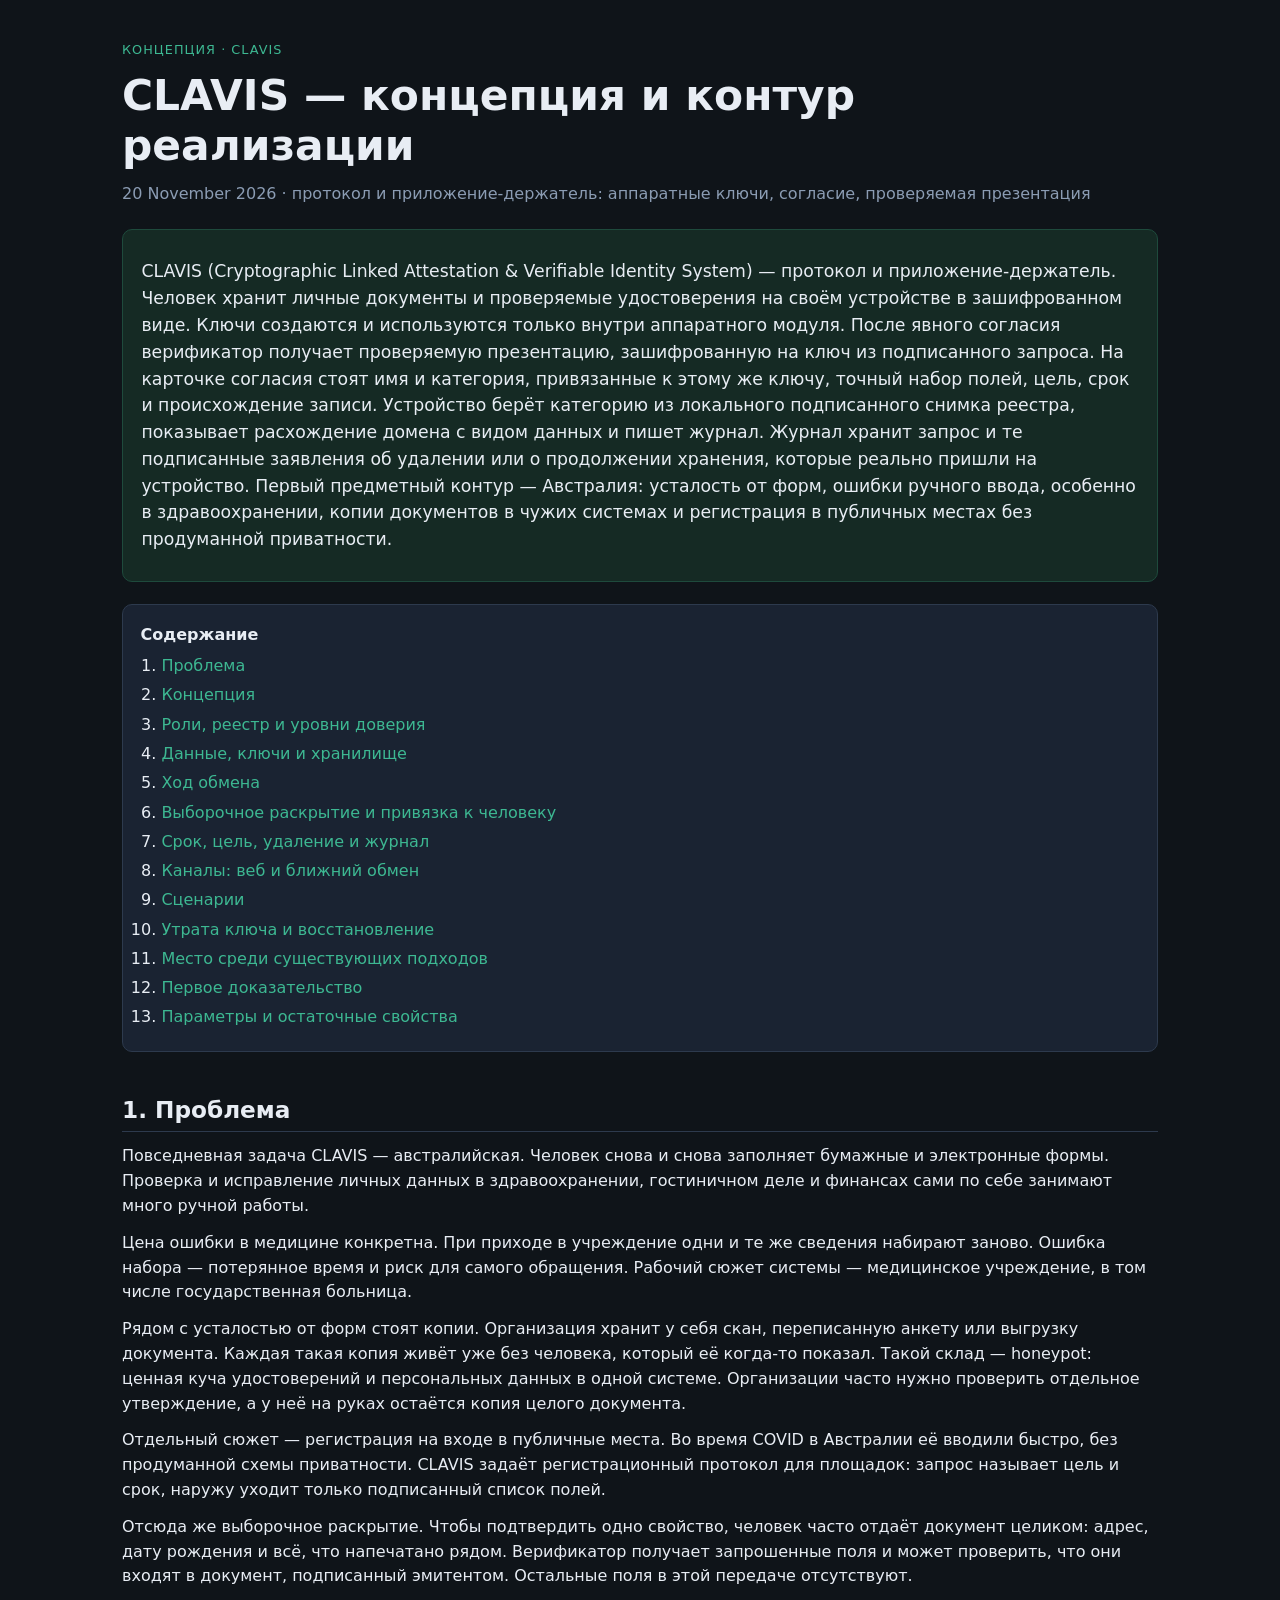
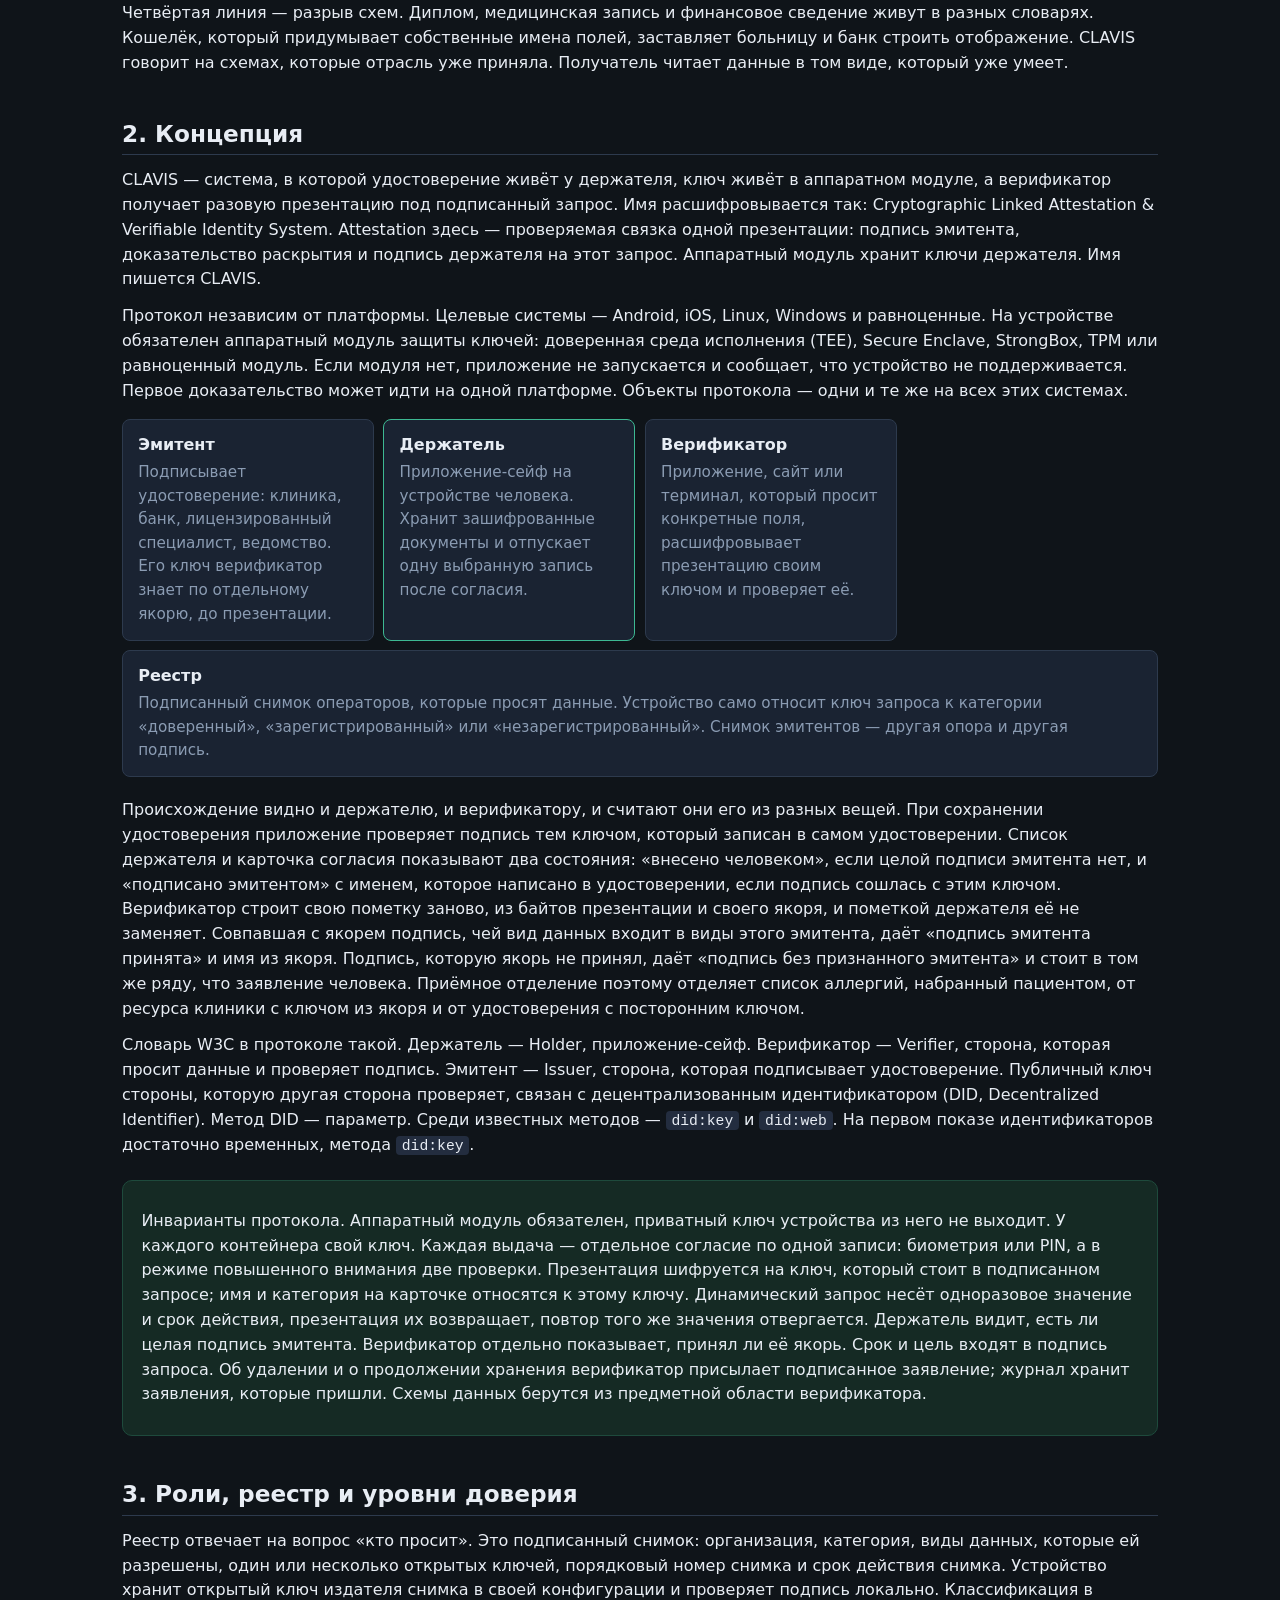
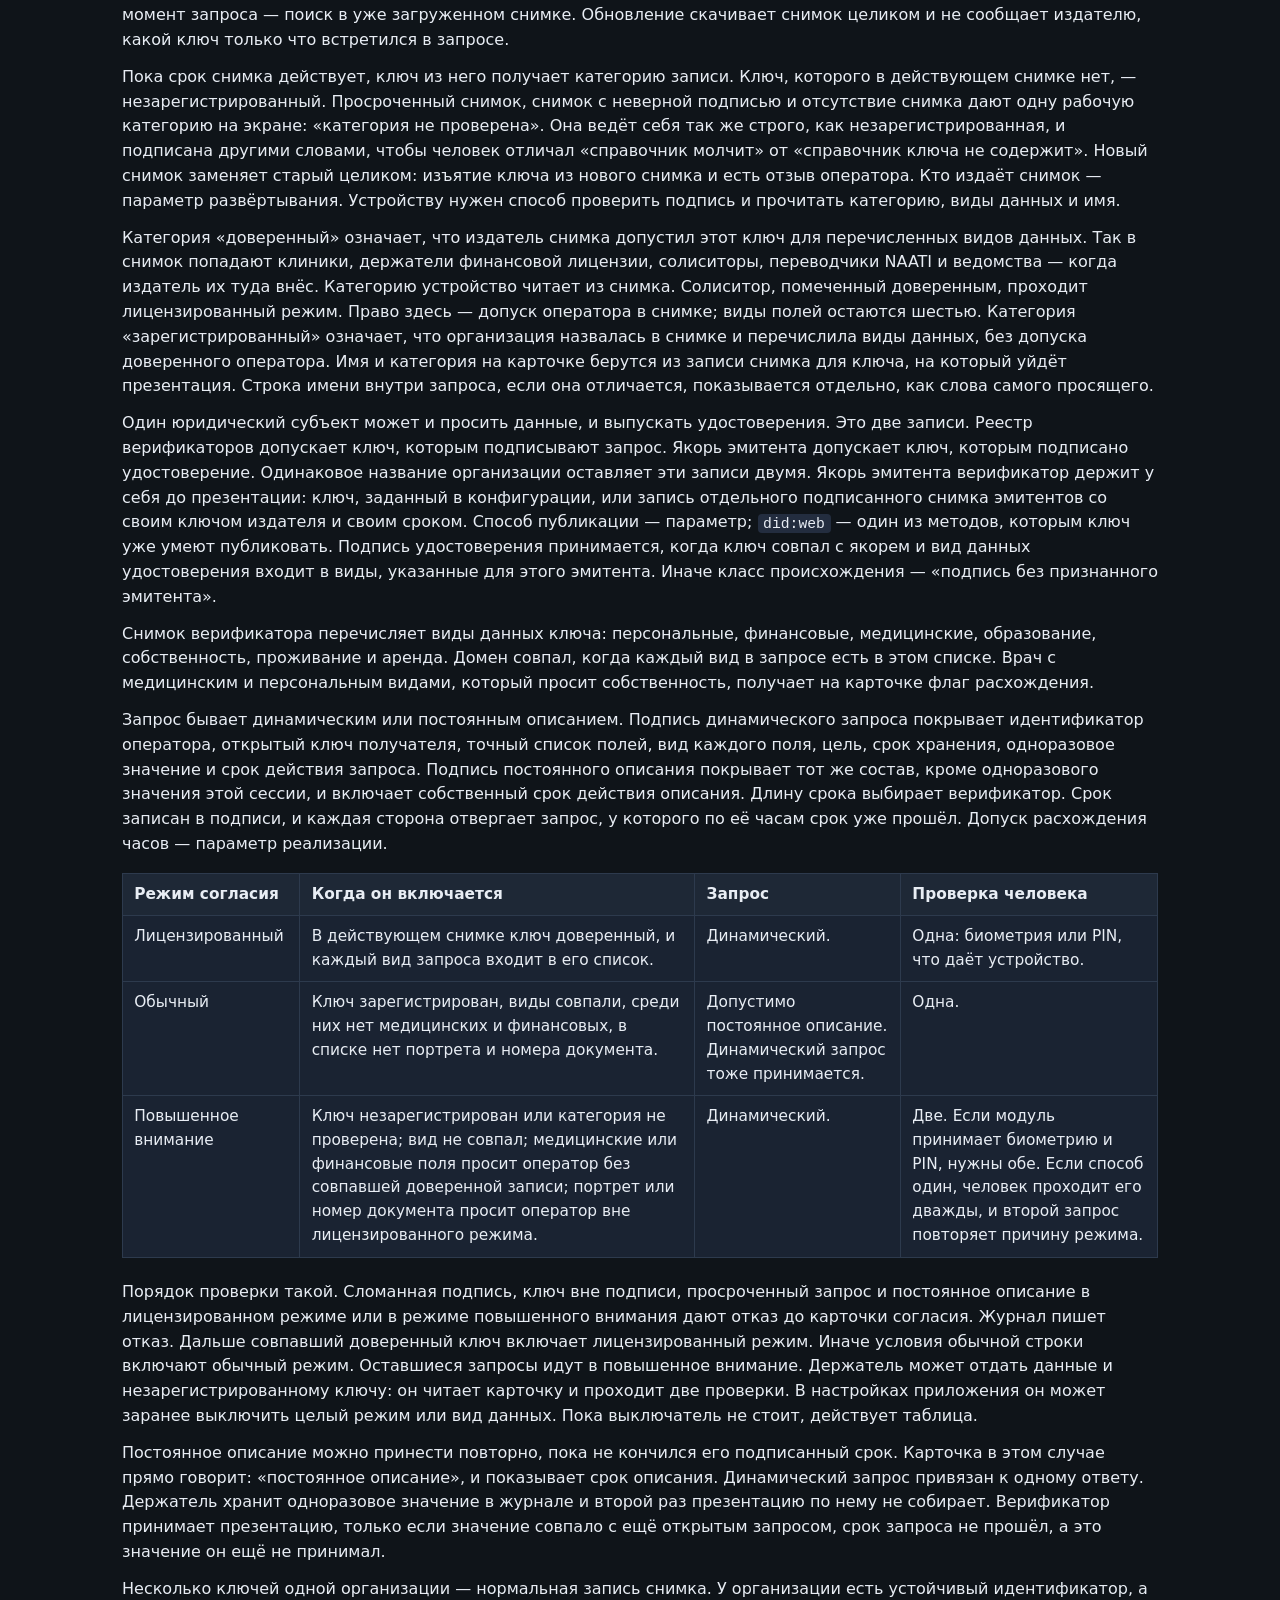
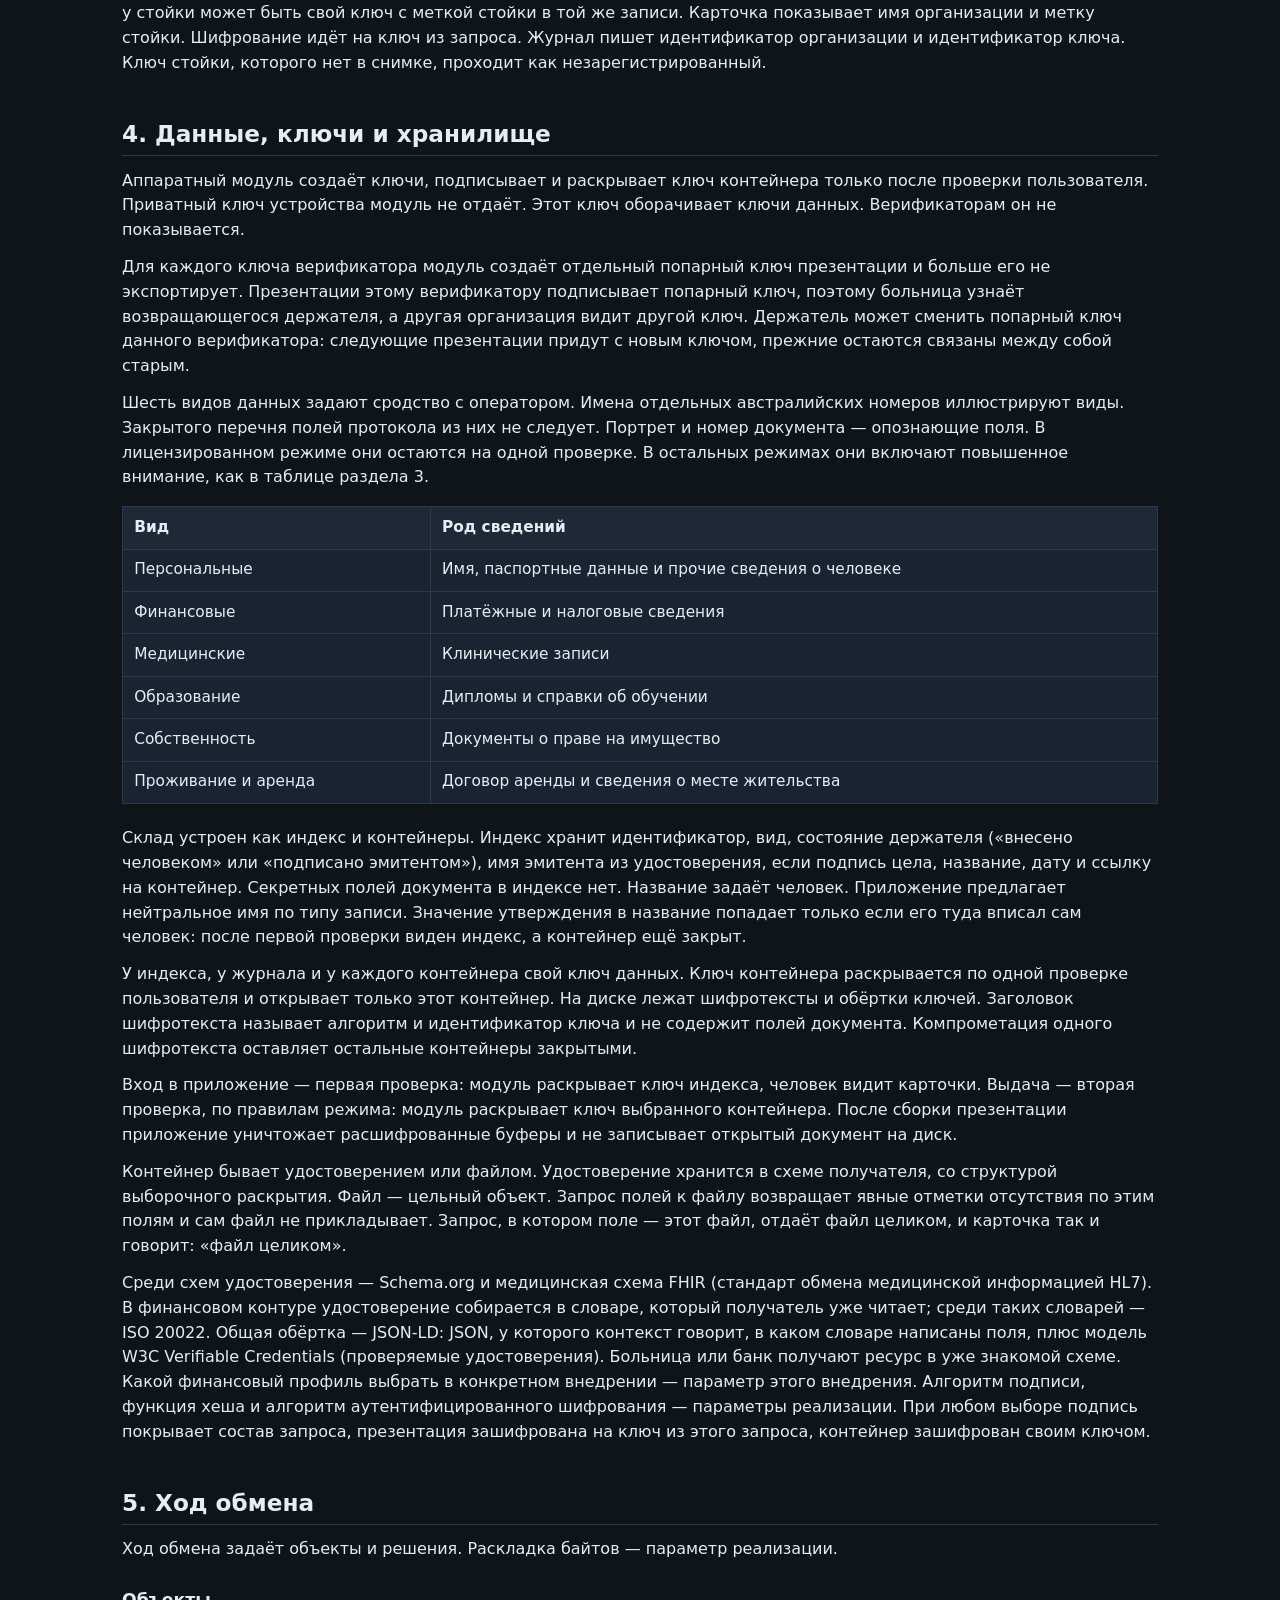
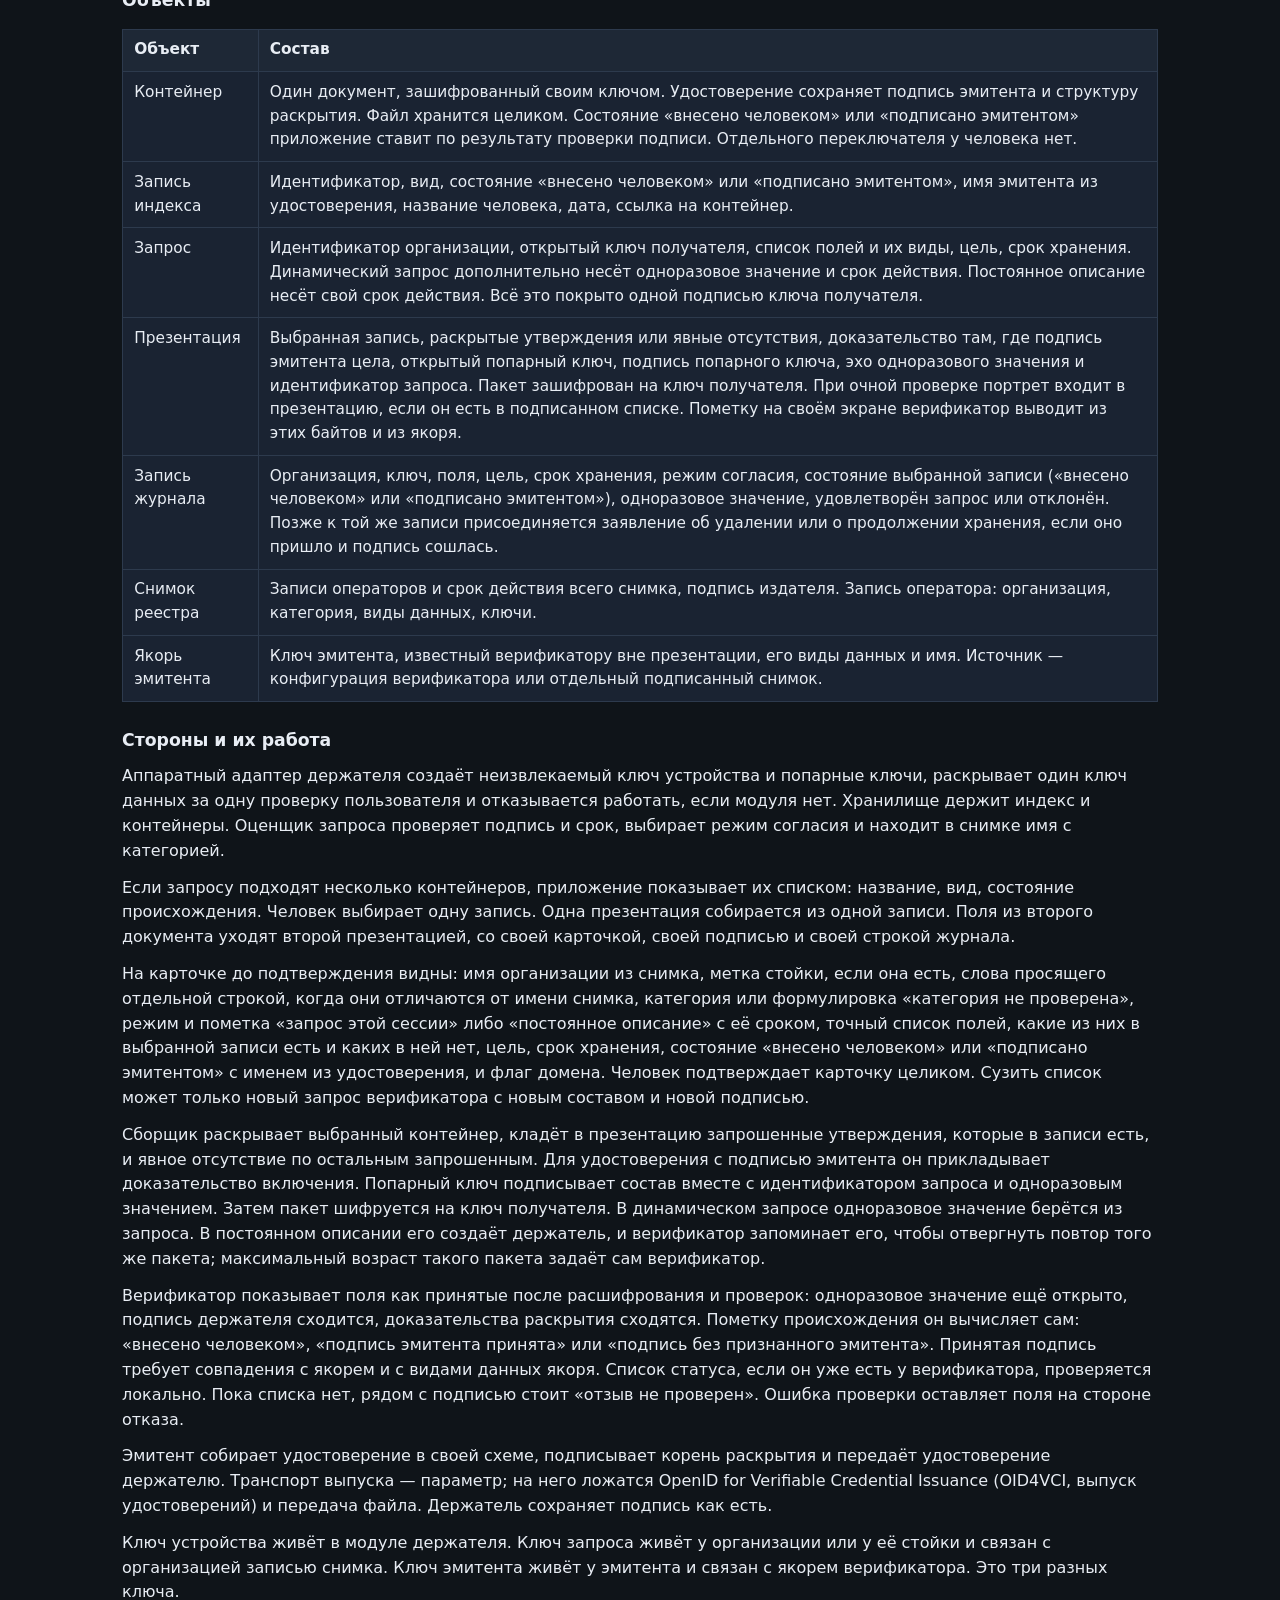
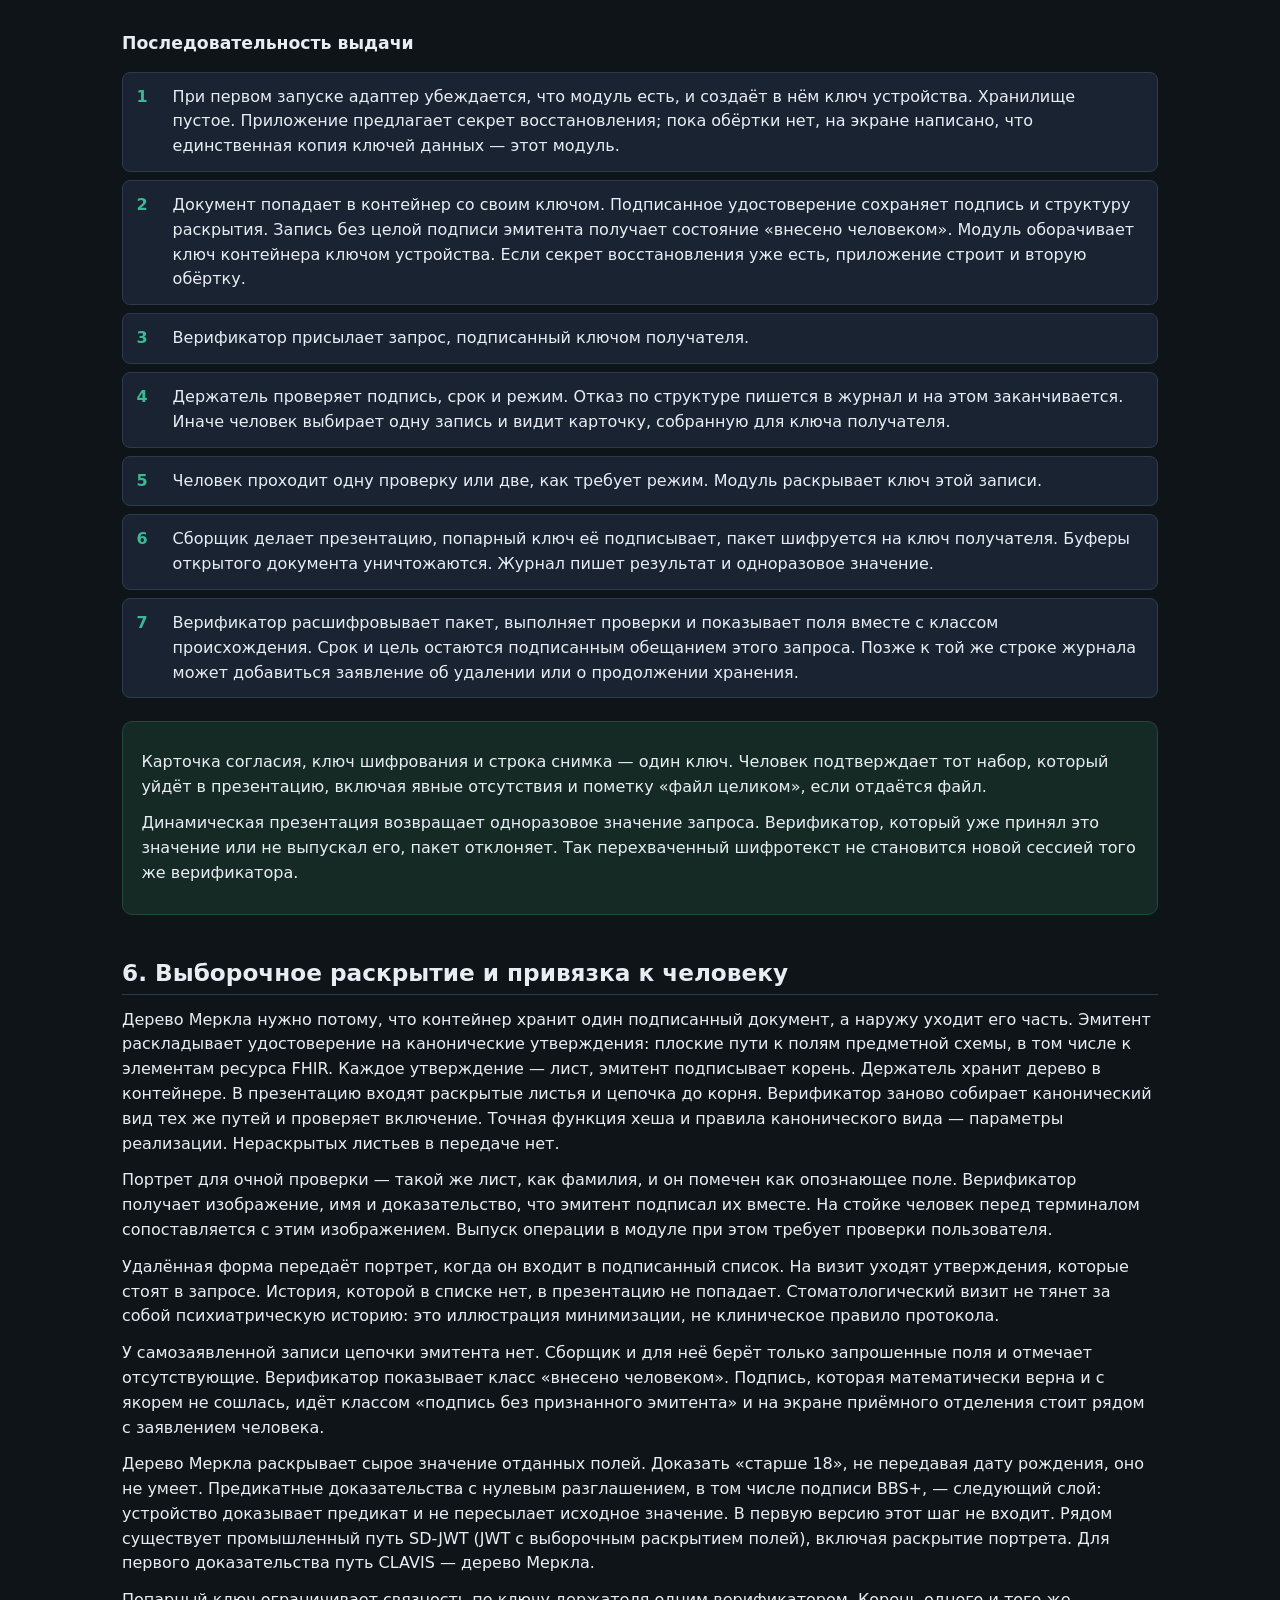
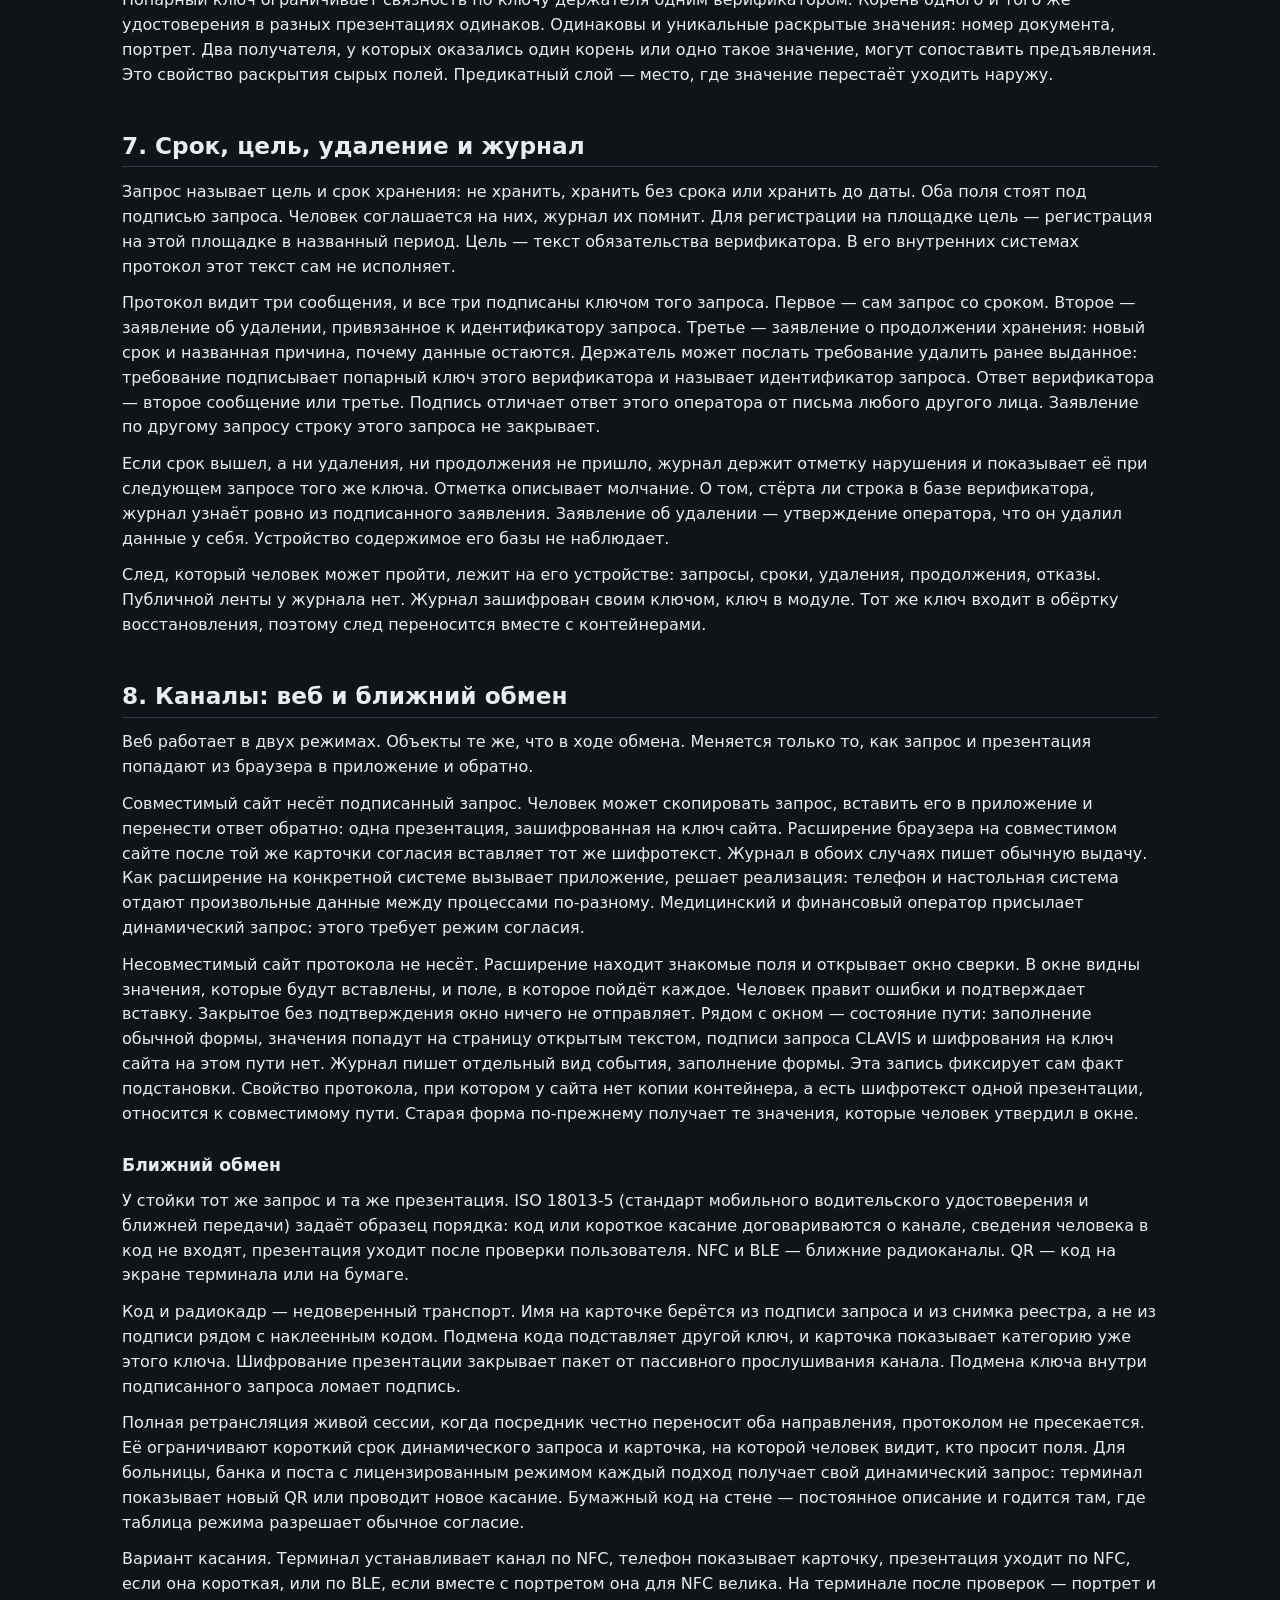
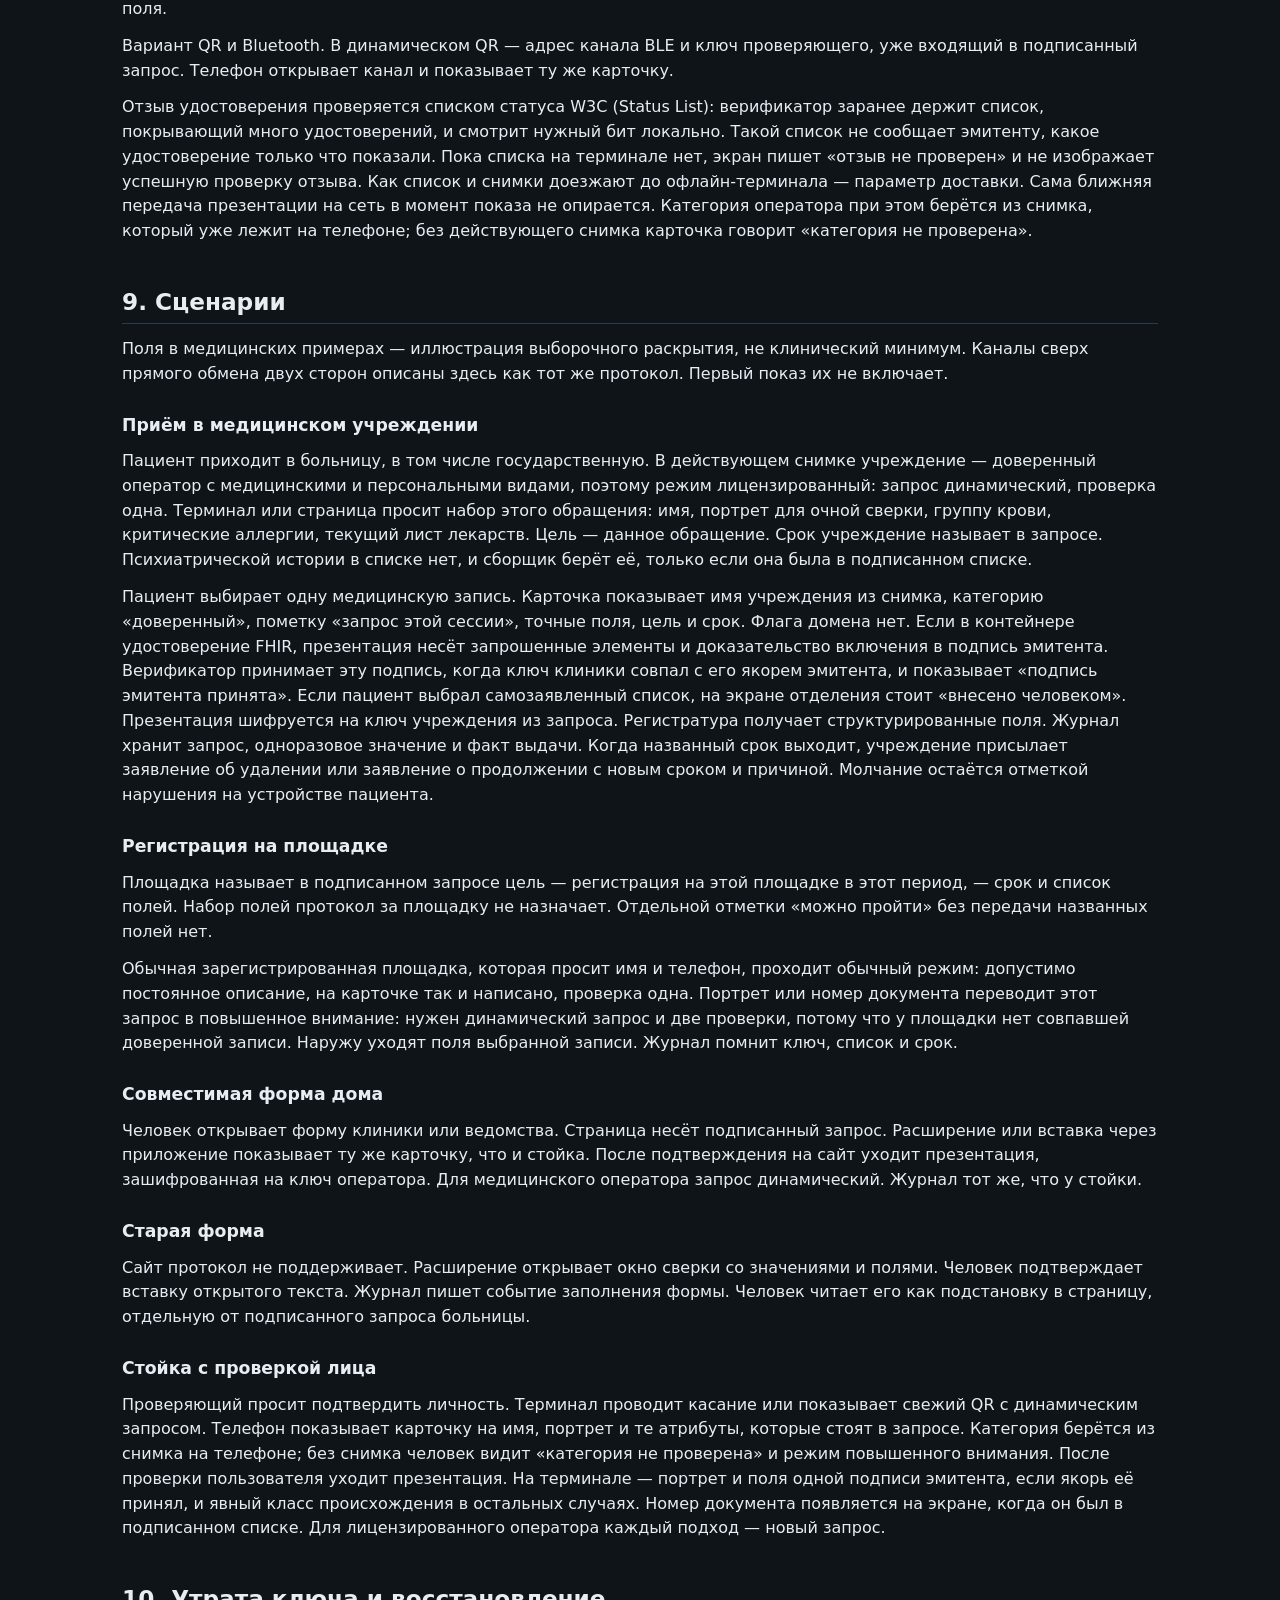
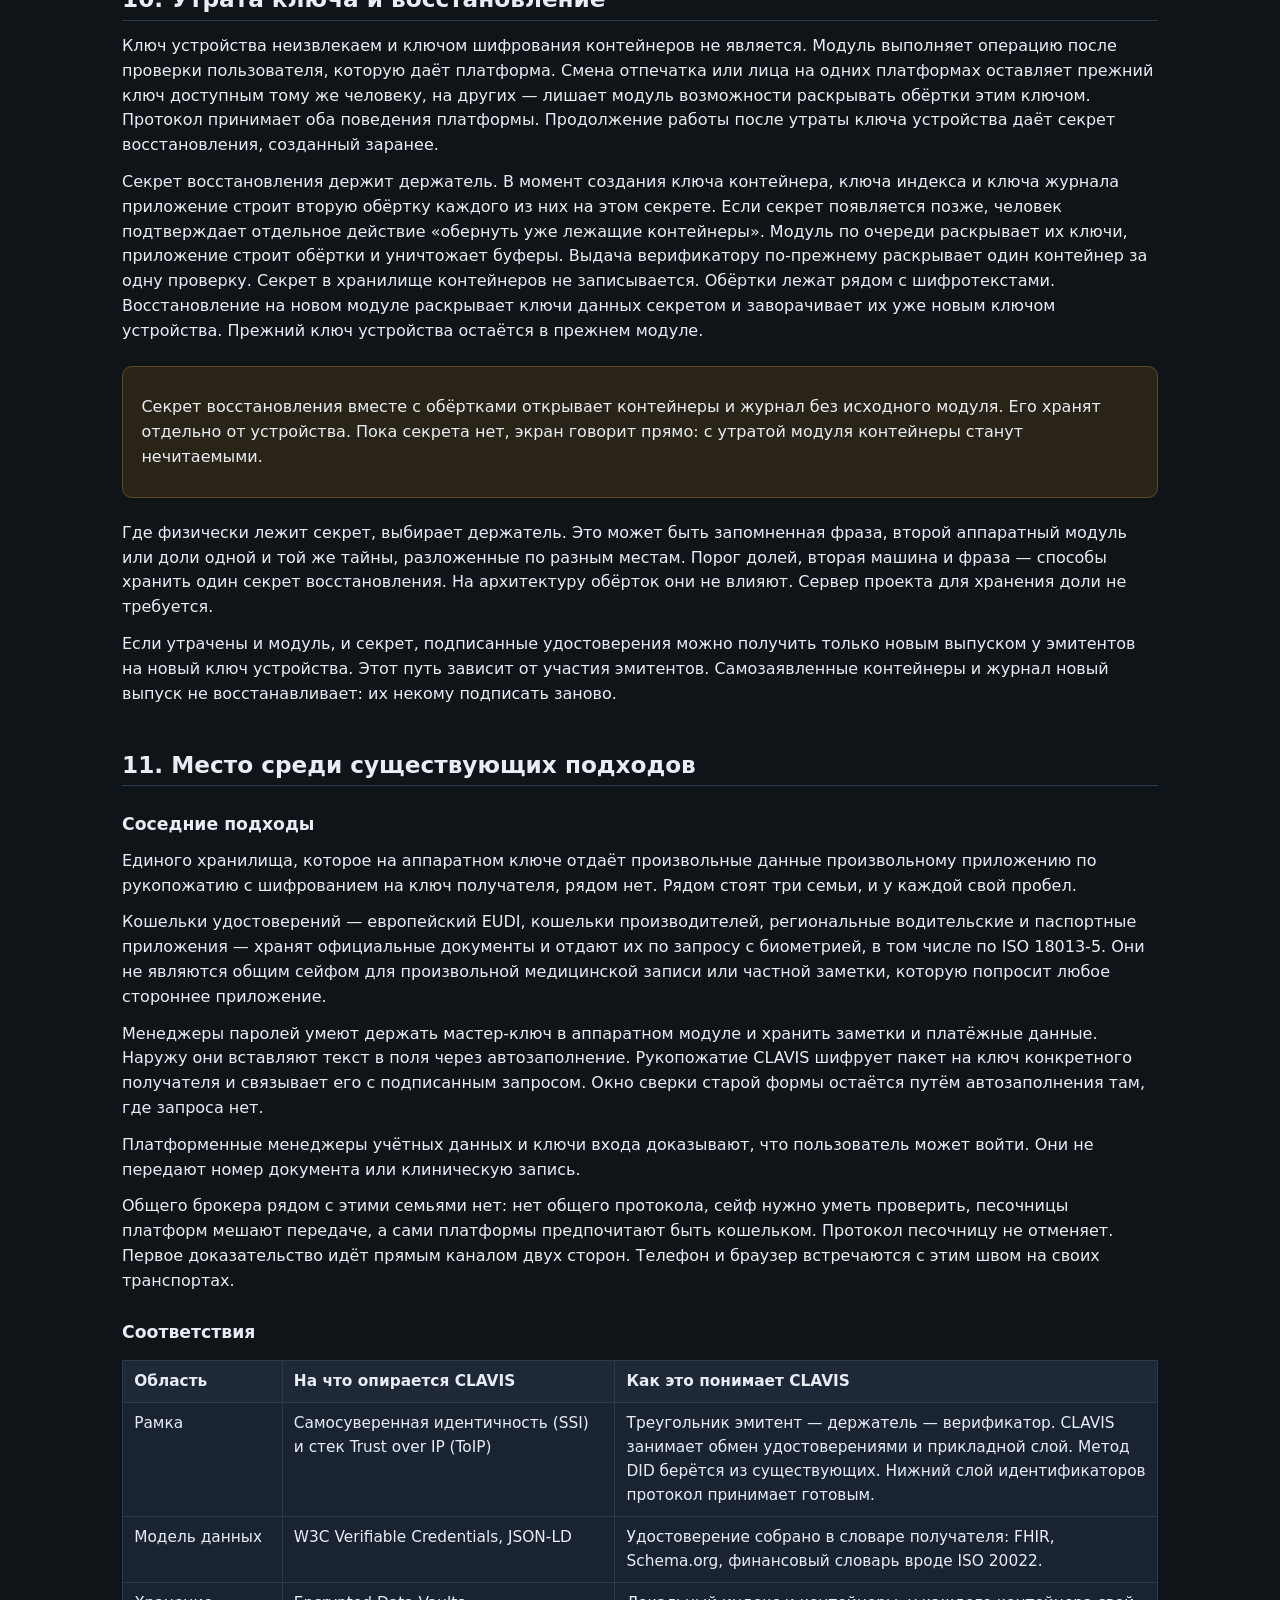
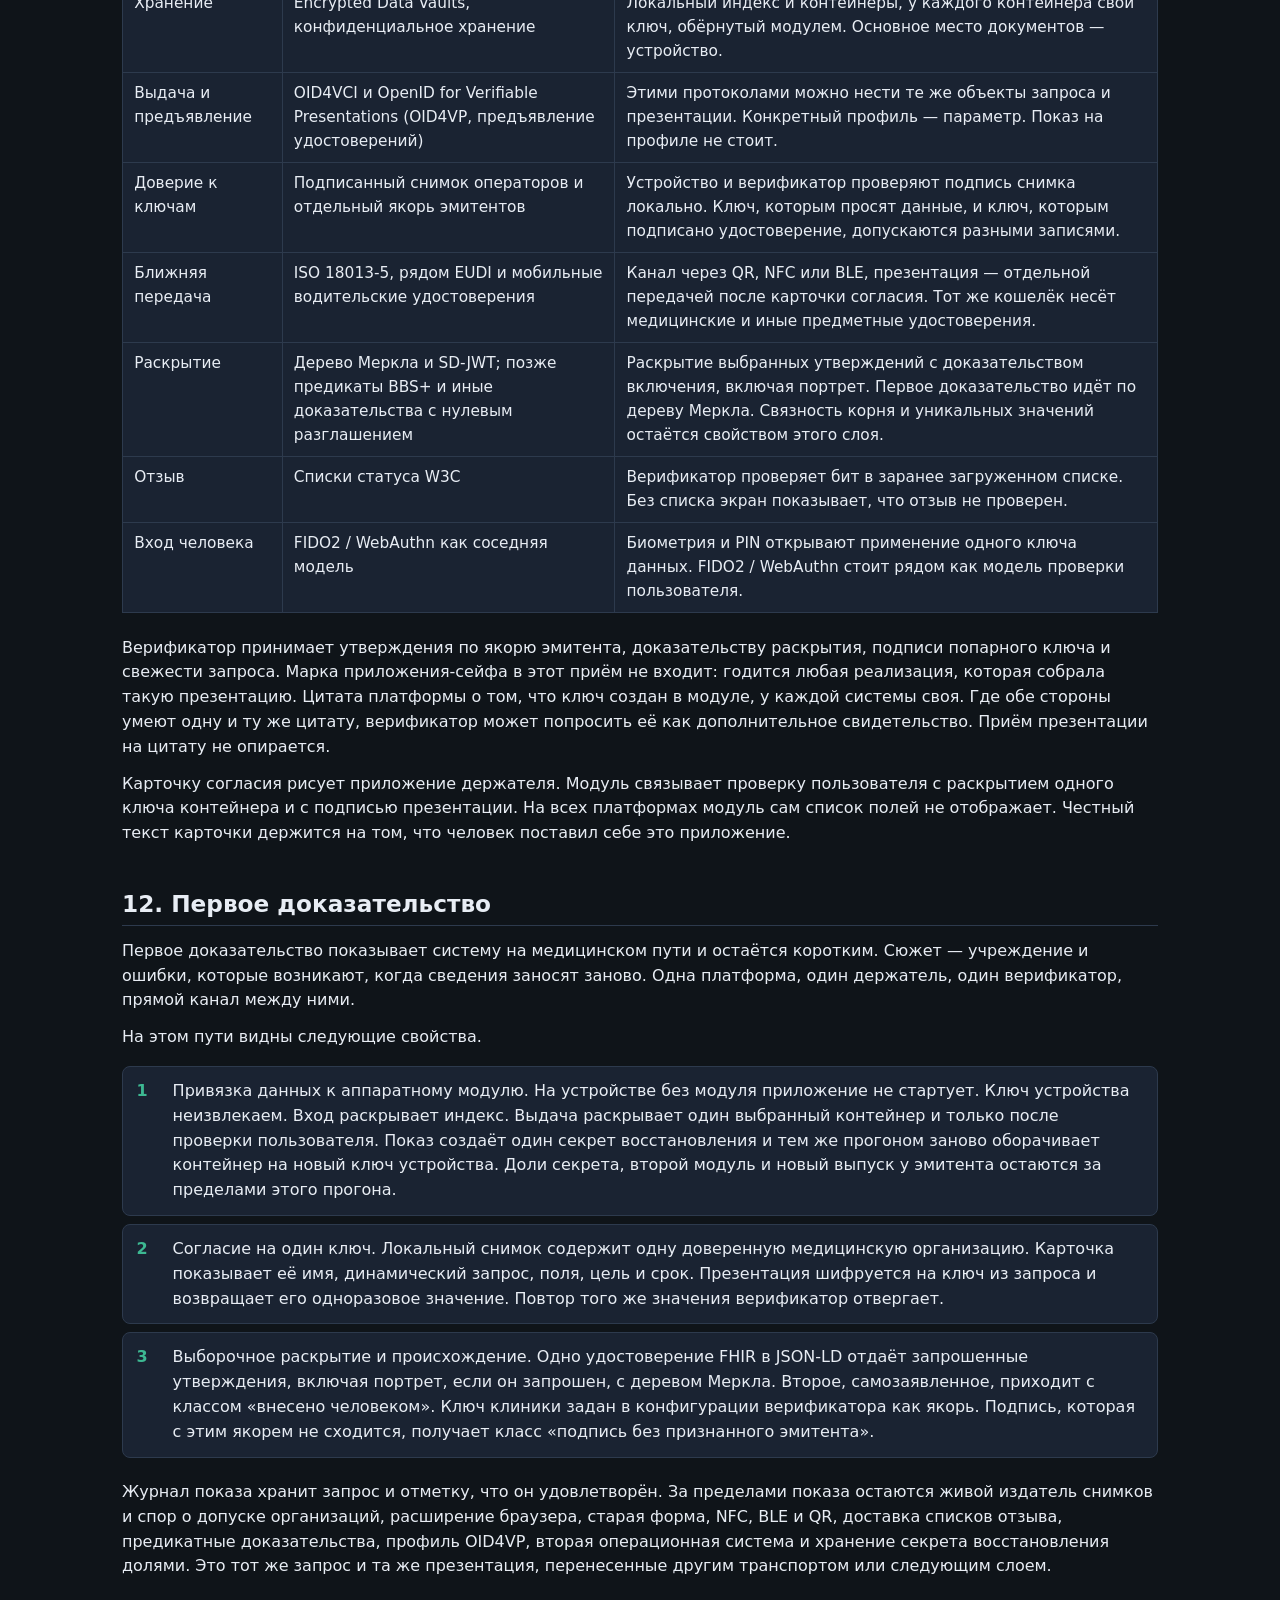
==== commit 531373cd: "Record the concept and plan as they stand after the owner closed the side-branch gate. Local slice w" ====
--- a/docs/clavis-whitepaper.html
+++ b/docs/clavis-whitepaper.html
@@ -216,7 +216,7 @@
 </header>
 
 <div class="callout">
-  <p class="lede">CLAVIS (Cryptographic Linked Attestation &amp; Verifiable Identity System) — протокол и приложение-держатель. Человек хранит личные документы и проверяемые удостоверения на своём устройстве в зашифрованном виде. Ключи создаются и используются только внутри аппаратного модуля. После явного согласия верификатор получает проверяемую презентацию, зашифрованную на его ключ. Запрос подписан и называет точный набор полей, цель и срок использования. Устройство относит просящего к реестру доверия, показывает категорию и расхождение домена с видом данных и пишет журнал. Первый предметный контур — Австралия: усталость от форм, ошибки ручного ввода, особенно в здравоохранении, копии документов в чужих системах и регистрация в публичных местах без продуманной приватности.</p>
+  <p class="lede">CLAVIS (Cryptographic Linked Attestation &amp; Verifiable Identity System) — протокол и приложение-держатель. Человек хранит личные документы и проверяемые удостоверения на своём устройстве в зашифрованном виде. Ключи создаются и используются только внутри аппаратного модуля. После явного согласия верификатор получает проверяемую презентацию, зашифрованную на ключ из подписанного запроса. На карточке согласия стоят имя и категория, привязанные к этому же ключу, точный набор полей, цель, срок и происхождение записи. Устройство берёт категорию из локального подписанного снимка реестра, показывает расхождение домена с видом данных и пишет журнал. Журнал хранит запрос и те подписанные заявления об удалении или о продолжении хранения, которые реально пришли на устройство. Первый предметный контур — Австралия: усталость от форм, ошибки ручного ввода, особенно в здравоохранении, копии документов в чужих системах и регистрация в публичных местах без продуманной приватности.</p>
 </div>
 
 <nav class="toc" aria-label="Содержание">
@@ -234,7 +234,7 @@
     <li><a href="#s10">Утрата ключа и восстановление</a></li>
     <li><a href="#s11">Место среди существующих подходов</a></li>
     <li><a href="#s12">Первое доказательство</a></li>
-    <li><a href="#s13">Открытые вопросы и риски</a></li>
+    <li><a href="#s13">Параметры и остаточные свойства</a></li>
   </ol>
 </nav>
 
@@ -242,7 +242,7 @@
 
 <p>Повседневная задача CLAVIS — австралийская. Человек снова и снова заполняет бумажные и электронные формы. Проверка и исправление личных данных в здравоохранении, гостиничном деле и финансах сами по себе занимают много ручной работы.</p>
 
-<p>Цена ошибки в медицине конкретна. При приходе в учреждение одни и те же сведения набирают заново. Ошибка набора — потерянное время и риск для самого обращения. Рабочий сюжет системы — медицинское учреждение.</p>
+<p>Цена ошибки в медицине конкретна. При приходе в учреждение одни и те же сведения набирают заново. Ошибка набора — потерянное время и риск для самого обращения. Рабочий сюжет системы — медицинское учреждение, в том числе государственная больница.</p>
 
 <p>Рядом с усталостью от форм стоят копии. Организация хранит у себя скан, переписанную анкету или выгрузку документа. Каждая такая копия живёт уже без человека, который её когда-то показал. Такой склад — honeypot: ценная куча удостоверений и персональных данных в одной системе. Организации часто нужно проверить отдельное утверждение, а у неё на руках остаётся копия целого документа.</p>
 
@@ -254,70 +254,90 @@
 
 <h2 id="s2">2. Концепция</h2>
 
-<p>CLAVIS — система, в которой удостоверение живёт у держателя, ключ живёт в аппаратном модуле, а верификатор получает разовую презентацию под подписанный запрос. Имя расшифровывается так: Cryptographic Linked Attestation &amp; Verifiable Identity System. Смысл имени — связка аппаратного подтверждения и проверяемой идентичности. Имя пишется CLAVIS.</p>
-
-<p>Протокол независим от платформы. Целевые системы — Android, iOS, Linux, Windows и равноценные. На устройстве обязателен аппаратный модуль защиты ключей: доверенная среда исполнения (TEE), Secure Enclave, StrongBox, TPM или равноценный модуль. Если модуля нет, приложение не запускается и сообщает, что устройство не поддерживается. Первое доказательство может идти на одной платформе. Объекты протокола от имён API этой платформы не зависят.</p>
+<p>CLAVIS — система, в которой удостоверение живёт у держателя, ключ живёт в аппаратном модуле, а верификатор получает разовую презентацию под подписанный запрос. Имя расшифровывается так: Cryptographic Linked Attestation &amp; Verifiable Identity System. Attestation здесь — проверяемая связка одной презентации: подпись эмитента, доказательство раскрытия и подпись держателя на этот запрос. Аппаратный модуль хранит ключи держателя. Имя пишется CLAVIS.</p>
+
+<p>Протокол независим от платформы. Целевые системы — Android, iOS, Linux, Windows и равноценные. На устройстве обязателен аппаратный модуль защиты ключей: доверенная среда исполнения (TEE), Secure Enclave, StrongBox, TPM или равноценный модуль. Если модуля нет, приложение не запускается и сообщает, что устройство не поддерживается. Первое доказательство может идти на одной платформе. Объекты протокола — одни и те же на всех этих системах.</p>
 
 <div class="arch" aria-label="Четыре роли">
   <div class="node">
     <h3>Эмитент</h3>
-    <p>Подписывает удостоверение: клиника, банк, лицензированный специалист, ведомство.</p>
+    <p>Подписывает удостоверение: клиника, банк, лицензированный специалист, ведомство. Его ключ верификатор знает по отдельному якорю, до презентации.</p>
   </div>
   <div class="node holder">
     <h3>Держатель</h3>
-    <p>Приложение-сейф на устройстве человека. Хранит зашифрованные документы и отпускает их после согласия.</p>
+    <p>Приложение-сейф на устройстве человека. Хранит зашифрованные документы и отпускает одну выбранную запись после согласия.</p>
   </div>
   <div class="node">
     <h3>Верификатор</h3>
-    <p>Приложение, сайт или терминал, который просит конкретные поля и проверяет презентацию.</p>
+    <p>Приложение, сайт или терминал, который просит конкретные поля, расшифровывает презентацию своим ключом и проверяет её.</p>
   </div>
   <div class="node wide">
     <h3>Реестр</h3>
-    <p>Справочник операторов. В момент запроса устройство узнаёт, доверенный это оператор, просто зарегистрированный или незарегистрированный, и показывает это человеку.</p>
+    <p>Подписанный снимок операторов, которые просят данные. Устройство само относит ключ запроса к категории «доверенный», «зарегистрированный» или «незарегистрированный». Снимок эмитентов — другая опора и другая подпись.</p>
   </div>
 </div>
 
-<p>В системе два происхождения данных. Первое — записи, которые человек хранит у себя: номер документа, контакт, заметка, файл, который он сам положил в сейф. Они зашифрованы и уходят наружу только после согласия, шифрованием на ключ получателя. У такой записи есть явная отметка самозаявленного происхождения. Второе — удостоверения, которые подписал внешний эмитент. У них есть проверяемая подпись, структура выборочного раскрытия и, когда нужна очная проверка, портрет, вплетённый в ту же подпись. В модели Verifiable Credential (проверяемое удостоверение) у подписанного удостоверения указан эмитент. Верификатор видит, с каким происхождением имеет дело. Приёмное отделение отличает набранный пациентом список аллергий от документа клиники.</p>
-
-<p>Словарь W3C в протоколе такой. Держатель — Holder, приложение-сейф. Верификатор — Verifier, сторона, которая просит данные и проверяет подпись. Эмитент — Issuer, сторона, которая подписывает удостоверение. Запрашивающая сторона называется верификатором. Публичные ключи сторон связываются с децентрализованным идентификатором (DID, Decentralized Identifier). Метод DID остаётся открытым. Среди известных методов — <code>did:key</code> и <code>did:web</code>.</p>
+<p>Происхождение видно и держателю, и верификатору, и считают они его из разных вещей. При сохранении удостоверения приложение проверяет подпись тем ключом, который записан в самом удостоверении. Список держателя и карточка согласия показывают два состояния: «внесено человеком», если целой подписи эмитента нет, и «подписано эмитентом» с именем, которое написано в удостоверении, если подпись сошлась с этим ключом. Верификатор строит свою пометку заново, из байтов презентации и своего якоря, и пометкой держателя её не заменяет. Совпавшая с якорем подпись, чей вид данных входит в виды этого эмитента, даёт «подпись эмитента принята» и имя из якоря. Подпись, которую якорь не принял, даёт «подпись без признанного эмитента» и стоит в том же ряду, что заявление человека. Приёмное отделение поэтому отделяет список аллергий, набранный пациентом, от ресурса клиники с ключом из якоря и от удостоверения с посторонним ключом.</p>
+
+<p>Словарь W3C в протоколе такой. Держатель — Holder, приложение-сейф. Верификатор — Verifier, сторона, которая просит данные и проверяет подпись. Эмитент — Issuer, сторона, которая подписывает удостоверение. Публичный ключ стороны, которую другая сторона проверяет, связан с децентрализованным идентификатором (DID, Decentralized Identifier). Метод DID — параметр. Среди известных методов — <code>did:key</code> и <code>did:web</code>. На первом показе идентификаторов достаточно временных, метода <code>did:key</code>.</p>
 
 <div class="callout">
-  <p>Инварианты протокола. Аппаратный модуль обязателен, приватный ключ держателя из него не выходит. Данные на диске зашифрованы. Каждая выдача подтверждается отдельно и явно, биометрией и/или PIN; сочетание факторов допустимо как более сильный шаг. Презентация шифруется на ключ верификатора. Для лицензированных операторов и для чувствительных областей — финансы, медицина, право — запрос подписывается заново на каждую сессию и покрывает ровно запрошенный набор полей. Устройство ведёт журнал запросов и того, были ли они удовлетворены. Срок использования объявляется: не хранить, хранить без срока или хранить до даты. Об удалении оператор уведомляет. Человек может инициировать удаление. Схемы данных берутся из предметной области верификатора.</p>
+  <p>Инварианты протокола. Аппаратный модуль обязателен, приватный ключ устройства из него не выходит. У каждого контейнера свой ключ. Каждая выдача — отдельное согласие по одной записи: биометрия или PIN, а в режиме повышенного внимания две проверки. Презентация шифруется на ключ, который стоит в подписанном запросе; имя и категория на карточке относятся к этому ключу. Динамический запрос несёт одноразовое значение и срок действия, презентация их возвращает, повтор того же значения отвергается. Держатель видит, есть ли целая подпись эмитента. Верификатор отдельно показывает, принял ли её якорь. Срок и цель входят в подпись запроса. Об удалении и о продолжении хранения верификатор присылает подписанное заявление; журнал хранит заявления, которые пришли. Схемы данных берутся из предметной области верификатора.</p>
 </div>
 
 <h2 id="s3">3. Роли, реестр и уровни доверия</h2>
 
-<p>Реестр операторов — часть протокола. У него три категории.</p>
-
-<p>Доверенные — те, чью личность можно проверить через профессиональную лицензию и кто уже связан правилами тайны клиента. К ним относятся врачи, держатели AFSL (Australian Financial Services Licence), солиситоры и переводчики NAATI. Для них нормальный запрос совпадает с доменом лицензии: врач просит медицинские данные, финансовый посредник — финансовые.</p>
-
-<p>Зарегистрированные — организации, которые сами назвались в реестре и приняли ответственность обрабатывать персональные данные в рамках своей деятельности. Это ещё не лицензия врача или поверенного. Простой сайт, форум или магазин подписывает описание запроса один раз и не порождает новую подпись на каждый визит.</p>
-
-<p>Незарегистрированные — те, кто просит данные, не войдя в реестр. В момент запроса устройство определяет категорию и сообщает человеку, что просящий не зарегистрирован.</p>
-
-<p>Сродство домена и данных лежит поверх этих категорий. Если лицензированный оператор просит чужой домен — посредник просит медицину, университет просит данные о собственности, — держатель поднимает флаг и показывает его человеку. Это тревога на экране согласия. Человек видит флаг и подтверждает выдачу сам. Состав запретов для зарегистрированных и незарегистрированных операторов открыт. Для части запросов вне обычного пути выдача может остаться возможной после второго фактора: человек подтверждает, что отдаёт именно эти данные. Граница, где стоит запрет, а где второй фактор, не задана.</p>
-
-<div class="callout warn">
-  <p>Открыто. Матрица «какая категория, какой домен, флаг, запрет или второй фактор» не закрыта. Обычный путь совпадает с доменом. Выход лицензированного оператора из своего домена виден человеку как флаг. Незарегистрированный просящий виден как незарегистрированный.</p>
-</div>
-
-<p>Реестр в момент запроса отвечает на вопрос «кто просит». Подпись запроса отвечает на вопрос «что именно этот ключ попросил в этот раз». В запросе есть идентификатор просящего и его открытый ключ. Система относит этот ключ к категории реестра. Поверх этого запрошенный набор полей подписывается тем же ключом. Подпись покрывает ровно тот набор. Так появляется ответственность: организация оставляет у держателя след, какие поля просил именно этот оператор. След нужен там, где в организации есть назначенный ответственный за данные.</p>
-
-<p>Категория на экране и ключ, на который шифруется презентация, сходятся на одном ключе. Согласие и получатель шифротекста — одно лицо. Категория и имя оператора на экране берутся из реестра или из постоянного удостоверения организации по тому открытому ключу, который стоит в запросе и которому уходит презентация. Текст имени внутри запроса категорию не назначает. Для незарегистрированного просящего ключ в запросе ни к какой записи реестра не привязан, и экран показывает именно это.</p>
-
-<p>Подпись свежая там, где риск высок. Для лицензированных и вообще для чувствительных областей — финансы, медицина, право — запрос порождается заново каждый раз. Для тех, кто лишь зарегистрировался, чтобы быть узнаваемым просящим, и для обычного сайта достаточно подписать описание однажды. Один раз подписанный файл запроса можно перехватить и предъявить снова, уже в другом контексте. Динамический запрос привязан к текущей сессии. Статичный манифест эту свежесть не даёт; для низкого риска протокол эту цену принимает. Формат, место публикации и точный состав подписываемых полей статичного манифеста не выбраны.</p>
-
-<p>Статичный манифест — один раз подписанное описание: кто верификатор, какие поля он просит, какой у него ключ. Динамический запрос — то же описание плюс свежесть: одноразовость и привязка к сессии, чтобы презентация вернулась тому, кто только что спросил. Срок жизни динамического запроса числом не задан.</p>
-
-<p>Управление реестром открыто. Не выбрано, кто включает лицензию в категорию «доверенный», как отзывается запись оператора и является ли реестр одним справочником или набором подписей, которые устройство проверяет локально. Устройству в момент запроса нужен способ отнести ключ верификатора к одной из трёх категорий и к заявленному домену.</p>
-
-<p>Ближний обмен идёт на месте, без обязательной сети на саму передачу. Классификация верификатора при этом опирается на реестр. Как категория узнаётся, если справочник недоступен, остаётся открытым. Возможные пути: кэш реестра и якорь его подписи на устройстве; категория внутри уже подписанного удостоверения оператора, которое терминал предъявляет вместе с запросом; отказ там, где категорию проверить нельзя. Постоянное удостоверение организации («этот ключ принадлежит такому-то оператору») отделено от разового списка полей.</p>
+<p>Реестр отвечает на вопрос «кто просит». Это подписанный снимок: организация, категория, виды данных, которые ей разрешены, один или несколько открытых ключей, порядковый номер снимка и срок действия снимка. Устройство хранит открытый ключ издателя снимка в своей конфигурации и проверяет подпись локально. Классификация в момент запроса — поиск в уже загруженном снимке. Обновление скачивает снимок целиком и не сообщает издателю, какой ключ только что встретился в запросе.</p>
+
+<p>Пока срок снимка действует, ключ из него получает категорию записи. Ключ, которого в действующем снимке нет, — незарегистрированный. Просроченный снимок, снимок с неверной подписью и отсутствие снимка дают одну рабочую категорию на экране: «категория не проверена». Она ведёт себя так же строго, как незарегистрированная, и подписана другими словами, чтобы человек отличал «справочник молчит» от «справочник ключа не содержит». Новый снимок заменяет старый целиком: изъятие ключа из нового снимка и есть отзыв оператора. Кто издаёт снимок — параметр развёртывания. Устройству нужен способ проверить подпись и прочитать категорию, виды данных и имя.</p>
+
+<p>Категория «доверенный» означает, что издатель снимка допустил этот ключ для перечисленных видов данных. Так в снимок попадают клиники, держатели финансовой лицензии, солиситоры, переводчики NAATI и ведомства — когда издатель их туда внёс. Категорию устройство читает из снимка. Солиситор, помеченный доверенным, проходит лицензированный режим. Право здесь — допуск оператора в снимке; виды полей остаются шестью. Категория «зарегистрированный» означает, что организация назвалась в снимке и перечислила виды данных, без допуска доверенного оператора. Имя и категория на карточке берутся из записи снимка для ключа, на который уйдёт презентация. Строка имени внутри запроса, если она отличается, показывается отдельно, как слова самого просящего.</p>
+
+<p>Один юридический субъект может и просить данные, и выпускать удостоверения. Это две записи. Реестр верификаторов допускает ключ, которым подписывают запрос. Якорь эмитента допускает ключ, которым подписано удостоверение. Одинаковое название организации оставляет эти записи двумя. Якорь эмитента верификатор держит у себя до презентации: ключ, заданный в конфигурации, или запись отдельного подписанного снимка эмитентов со своим ключом издателя и своим сроком. Способ публикации — параметр; <code>did:web</code> — один из методов, которым ключ уже умеют публиковать. Подпись удостоверения принимается, когда ключ совпал с якорем и вид данных удостоверения входит в виды, указанные для этого эмитента. Иначе класс происхождения — «подпись без признанного эмитента».</p>
+
+<p>Снимок верификатора перечисляет виды данных ключа: персональные, финансовые, медицинские, образование, собственность, проживание и аренда. Домен совпал, когда каждый вид в запросе есть в этом списке. Врач с медицинским и персональным видами, который просит собственность, получает на карточке флаг расхождения.</p>
+
+<p>Запрос бывает динамическим или постоянным описанием. Подпись динамического запроса покрывает идентификатор оператора, открытый ключ получателя, точный список полей, вид каждого поля, цель, срок хранения, одноразовое значение и срок действия запроса. Подпись постоянного описания покрывает тот же состав, кроме одноразового значения этой сессии, и включает собственный срок действия описания. Длину срока выбирает верификатор. Срок записан в подписи, и каждая сторона отвергает запрос, у которого по её часам срок уже прошёл. Допуск расхождения часов — параметр реализации.</p>
+
+<table>
+  <thead>
+    <tr><th>Режим согласия</th><th>Когда он включается</th><th>Запрос</th><th>Проверка человека</th></tr>
+  </thead>
+  <tbody>
+    <tr>
+      <td>Лицензированный</td>
+      <td>В действующем снимке ключ доверенный, и каждый вид запроса входит в его список.</td>
+      <td>Динамический.</td>
+      <td>Одна: биометрия или PIN, что даёт устройство.</td>
+    </tr>
+    <tr>
+      <td>Обычный</td>
+      <td>Ключ зарегистрирован, виды совпали, среди них нет медицинских и финансовых, в списке нет портрета и номера документа.</td>
+      <td>Допустимо постоянное описание. Динамический запрос тоже принимается.</td>
+      <td>Одна.</td>
+    </tr>
+    <tr>
+      <td>Повышенное внимание</td>
+      <td>Ключ незарегистрирован или категория не проверена; вид не совпал; медицинские или финансовые поля просит оператор без совпавшей доверенной записи; портрет или номер документа просит оператор вне лицензированного режима.</td>
+      <td>Динамический.</td>
+      <td>Две. Если модуль принимает биометрию и PIN, нужны обе. Если способ один, человек проходит его дважды, и второй запрос повторяет причину режима.</td>
+    </tr>
+  </tbody>
+</table>
+
+<p>Порядок проверки такой. Сломанная подпись, ключ вне подписи, просроченный запрос и постоянное описание в лицензированном режиме или в режиме повышенного внимания дают отказ до карточки согласия. Журнал пишет отказ. Дальше совпавший доверенный ключ включает лицензированный режим. Иначе условия обычной строки включают обычный режим. Оставшиеся запросы идут в повышенное внимание. Держатель может отдать данные и незарегистрированному ключу: он читает карточку и проходит две проверки. В настройках приложения он может заранее выключить целый режим или вид данных. Пока выключатель не стоит, действует таблица.</p>
+
+<p>Постоянное описание можно принести повторно, пока не кончился его подписанный срок. Карточка в этом случае прямо говорит: «постоянное описание», и показывает срок описания. Динамический запрос привязан к одному ответу. Держатель хранит одноразовое значение в журнале и второй раз презентацию по нему не собирает. Верификатор принимает презентацию, только если значение совпало с ещё открытым запросом, срок запроса не прошёл, а это значение он ещё не принимал.</p>
+
+<p>Несколько ключей одной организации — нормальная запись снимка. У организации есть устойчивый идентификатор, а у стойки может быть свой ключ с меткой стойки в той же записи. Карточка показывает имя организации и метку стойки. Шифрование идёт на ключ из запроса. Журнал пишет идентификатор организации и идентификатор ключа. Ключ стойки, которого нет в снимке, проходит как незарегистрированный.</p>
 
 <h2 id="s4">4. Данные, ключи и хранилище</h2>
 
-<p>Аппаратный модуль — TEE, Secure Element, Secure Enclave, StrongBox, TPM — хранит ключи и выполняет операции подписи и расшифрования. Склад паспортов, медицинских историй и PDF — хранилище приложения. После согласия модуль применяет ключ ровно на время операции: документ расшифровывается, из него собирается презентация, она зашифровывается на ключ верификатора. Приватный ключ держателя модуль не отдаёт.</p>
-
-<p>Шесть видов данных задают сродство с оператором: у запроса есть тип данных, у оператора есть домен, и их расхождение видно человеку. Имена отдельных австралийских номеров иллюстрируют виды. Закрытого перечня полей протокола из них не следует.</p>
+<p>Аппаратный модуль создаёт ключи, подписывает и раскрывает ключ контейнера только после проверки пользователя. Приватный ключ устройства модуль не отдаёт. Этот ключ оборачивает ключи данных. Верификаторам он не показывается.</p>
+
+<p>Для каждого ключа верификатора модуль создаёт отдельный попарный ключ презентации и больше его не экспортирует. Презентации этому верификатору подписывает попарный ключ, поэтому больница узнаёт возвращающегося держателя, а другая организация видит другой ключ. Держатель может сменить попарный ключ данного верификатора: следующие презентации придут с новым ключом, прежние остаются связаны между собой старым.</p>
+
+<p>Шесть видов данных задают сродство с оператором. Имена отдельных австралийских номеров иллюстрируют виды. Закрытого перечня полей протокола из них не следует. Портрет и номер документа — опознающие поля. В лицензированном режиме они остаются на одной проверке. В остальных режимах они включают повышенное внимание, как в таблице раздела 3.</p>
 
 <table>
   <thead>
@@ -333,190 +353,178 @@
   </tbody>
 </table>
 
-<p>Одно общее зашифрованное хранилище плохо стыкуется с выборочной выдачей. Пока база зашифрована целиком, найти одну запись можно только расшифровав всё, включая финансы в тот момент, когда просят медицину. Склад устроен как индекс плюс контейнеры. Индекс хранит заголовки, по которым рисуется список: идентификатор, вид, название, дата, состояние вроде «подписано», ссылку на контейнер. Секретных полей документа в индексе нет. Каждый документ — отдельный зашифрованный контейнер. Для выдачи расшифровывается только он. После отправки открытый документ стирается из памяти. Удаление документа — удаление контейнера и его строки в индексе. Одного склада, который расшифровали — и увидели всё, нет.</p>
-
-<p>В этой схеме два разных обращения к модулю. При входе в приложение человек подтверждает себя, и расшифровывается индекс: список карточек, без содержимого документов. При выдаче нужно второе подтверждение, и модуль открывает контейнер, который нужен запросу. Соседний контейнер в эту минуту остаётся закрыт. Компрометация одного шифротекста не раскрывает остальные, если у них разные ключи. Один ключ на всё хранилище или отдельный ключ на контейнер остаётся открытым.</p>
-
-<p>Протокол фиксирует индекс, контейнер и аппаратный ключ. На диске эти объекты лежат в штатном защищённом хранилище платформы: каждая логическая единица — отдельная запись, ключ остаётся в модуле. Заголовок карточки — название. Секрет остаётся в контейнере. Если в название попал диагноз, он виден уже при входе, пока контейнер ещё закрыт.</p>
-
-<p>Внутри контейнера, когда документ является удостоверением, лежит документ в схеме, которую уже понимает отрасль. Среди названных схем — Schema.org, финансовая схема и медицинская. Медицинская схема — FHIR (стандарт обмена медицинской информацией HL7). В финансовом контуре рядом стоят австралийский CDR (Consumer Data Right) и ISO 20022. Один финансовый профиль не выбран. Общая обёртка — JSON-LD: JSON, у которого контекст говорит, в каком словаре написаны поля, плюс модель W3C Verifiable Credentials. Больница или банк получают ресурс в уже знакомой схеме и читают его своими средствами.</p>
-
-<p>Алгоритм шифрования, размер ключа и кодировка подписи остаются открытыми.</p>
+<p>Склад устроен как индекс и контейнеры. Индекс хранит идентификатор, вид, состояние держателя («внесено человеком» или «подписано эмитентом»), имя эмитента из удостоверения, если подпись цела, название, дату и ссылку на контейнер. Секретных полей документа в индексе нет. Название задаёт человек. Приложение предлагает нейтральное имя по типу записи. Значение утверждения в название попадает только если его туда вписал сам человек: после первой проверки виден индекс, а контейнер ещё закрыт.</p>
+
+<p>У индекса, у журнала и у каждого контейнера свой ключ данных. Ключ контейнера раскрывается по одной проверке пользователя и открывает только этот контейнер. На диске лежат шифротексты и обёртки ключей. Заголовок шифротекста называет алгоритм и идентификатор ключа и не содержит полей документа. Компрометация одного шифротекста оставляет остальные контейнеры закрытыми.</p>
+
+<p>Вход в приложение — первая проверка: модуль раскрывает ключ индекса, человек видит карточки. Выдача — вторая проверка, по правилам режима: модуль раскрывает ключ выбранного контейнера. После сборки презентации приложение уничтожает расшифрованные буферы и не записывает открытый документ на диск.</p>
+
+<p>Контейнер бывает удостоверением или файлом. Удостоверение хранится в схеме получателя, со структурой выборочного раскрытия. Файл — цельный объект. Запрос полей к файлу возвращает явные отметки отсутствия по этим полям и сам файл не прикладывает. Запрос, в котором поле — этот файл, отдаёт файл целиком, и карточка так и говорит: «файл целиком».</p>
+
+<p>Среди схем удостоверения — Schema.org и медицинская схема FHIR (стандарт обмена медицинской информацией HL7). В финансовом контуре удостоверение собирается в словаре, который получатель уже читает; среди таких словарей — ISO 20022. Общая обёртка — JSON-LD: JSON, у которого контекст говорит, в каком словаре написаны поля, плюс модель W3C Verifiable Credentials (проверяемые удостоверения). Больница или банк получают ресурс в уже знакомой схеме. Какой финансовый профиль выбрать в конкретном внедрении — параметр этого внедрения. Алгоритм подписи, функция хеша и алгоритм аутентифицированного шифрования — параметры реализации. При любом выборе подпись покрывает состав запроса, презентация зашифрована на ключ из этого запроса, контейнер зашифрован своим ключом.</p>
 
 <h2 id="s5">5. Ход обмена</h2>
 
-<p>Ход обмена задаёт объекты и решения. Раскладка байтов не фиксируется.</p>
+<p>Ход обмена задаёт объекты и решения. Раскладка байтов — параметр реализации.</p>
 
 <h3>Объекты</h3>
 
 <table>
   <thead>
-    <tr><th>Объект</th><th>Состав</th><th>Открыто</th></tr>
+    <tr><th>Объект</th><th>Состав</th></tr>
   </thead>
   <tbody>
     <tr>
-      <td>Контейнер документа</td>
-      <td>Один документ, зашифрованный ключом, которым распоряжается аппаратный модуль. Для удостоверения — JSON-LD / Verifiable Credential в предметной схеме, со структурой выборочного раскрытия, если документ её поддерживает.</td>
-      <td>Формат файла, алгоритм, отдельное шифрование на каждый контейнер или один ключ хранилища.</td>
+      <td>Контейнер</td>
+      <td>Один документ, зашифрованный своим ключом. Удостоверение сохраняет подпись эмитента и структуру раскрытия. Файл хранится целиком. Состояние «внесено человеком» или «подписано эмитентом» приложение ставит по результату проверки подписи. Отдельного переключателя у человека нет.</td>
     </tr>
     <tr>
       <td>Запись индекса</td>
-      <td>Идентификатор, вид, название, дата, состояние, ссылка на контейнер. Без секретных полей.</td>
-      <td>Поисковые теги сверх этого списка.</td>
-    </tr>
-    <tr>
-      <td>Запрос верификатора</td>
-      <td>Идентификатор и открытый ключ; точный набор полей под его подписью; цель; срок (не хранить, без срока или длительность). Для динамического запроса — свежесть и привязка к сессии.</td>
-      <td>Имена полей конверта, окно срока жизни, кодировка подписи, текст статичного манифеста.</td>
+      <td>Идентификатор, вид, состояние «внесено человеком» или «подписано эмитентом», имя эмитента из удостоверения, название человека, дата, ссылка на контейнер.</td>
+    </tr>
+    <tr>
+      <td>Запрос</td>
+      <td>Идентификатор организации, открытый ключ получателя, список полей и их виды, цель, срок хранения. Динамический запрос дополнительно несёт одноразовое значение и срок действия. Постоянное описание несёт свой срок действия. Всё это покрыто одной подписью ключа получателя.</td>
     </tr>
     <tr>
       <td>Презентация</td>
-      <td>Выбранные поля, доказательство их вхождения в подписанный документ, подпись держателя аппаратным ключом, шифрование на ключ верификатора, эхо свежести динамического запроса. При очной проверке — портрет из той же подписанной структуры, что и имя.</td>
-      <td>Кодировка эха свежести. Метод раскрытия на первое доказательство — дерево Меркла; соседний путь — SD-JWT.</td>
+      <td>Выбранная запись, раскрытые утверждения или явные отсутствия, доказательство там, где подпись эмитента цела, открытый попарный ключ, подпись попарного ключа, эхо одноразового значения и идентификатор запроса. Пакет зашифрован на ключ получателя. При очной проверке портрет входит в презентацию, если он есть в подписанном списке. Пометку на своём экране верификатор выводит из этих байтов и из якоря.</td>
     </tr>
     <tr>
       <td>Запись журнала</td>
-      <td>Кто просил, что просил, когда, удовлетворён ли запрос, какой срок назван. Уведомление об удалении или отметка, что его нет.</td>
-      <td>Внешний эффект нарушения сверх отметки в журнале и предупреждения при следующем запросе того же верификатора.</td>
-    </tr>
-    <tr>
-      <td>Запись реестра</td>
-      <td>Оператор, категория, заявленный домен, ключ, по которому его узнают.</td>
-      <td>Кто ведёт реестр, как отзывается запись, как она доступна офлайн.</td>
+      <td>Организация, ключ, поля, цель, срок хранения, режим согласия, состояние выбранной записи («внесено человеком» или «подписано эмитентом»), одноразовое значение, удовлетворён запрос или отклонён. Позже к той же записи присоединяется заявление об удалении или о продолжении хранения, если оно пришло и подпись сошлась.</td>
+    </tr>
+    <tr>
+      <td>Снимок реестра</td>
+      <td>Записи операторов и срок действия всего снимка, подпись издателя. Запись оператора: организация, категория, виды данных, ключи.</td>
+    </tr>
+    <tr>
+      <td>Якорь эмитента</td>
+      <td>Ключ эмитента, известный верификатору вне презентации, его виды данных и имя. Источник — конфигурация верификатора или отдельный подписанный снимок.</td>
     </tr>
   </tbody>
 </table>
 
 <h3>Стороны и их работа</h3>
 
-<p>Аппаратный адаптер держателя создаёт неизвлекаемый ключ, подписывает и расшифровывает только после проверки пользователя и отказывается работать, если модуля нет. Подтверждение того, что ключ аппаратный, входит в смысл слова Attestation в имени CLAVIS. Как это утверждение кодируется, остаётся открытым. Без модуля приложение не стартует.</p>
-
-<p>Хранилище держит индекс и контейнеры. Оценщик запроса проверяет подпись верификатора, относит его к категории, сравнивает домен и вид данных, показывает человеку оператора, категорию, точный список полей, цель и срок. Сборщик презентации открывает нужный контейнер, берёт только запрошенные поля, прикладывает доказательство и портрет, если портрет запрошен для очной сверки, подписывает результат ключом модуля и шифрует его на открытый ключ верификатора. Журнал пишет и отказ, и согласие: каждый запрос и то, был ли он удовлетворён.</p>
-
-<p>Верификатор собирает запрос, подписывает набор полей, принимает презентацию, расшифровывает её своим ключом, проверяет подпись эмитента и доказательство раскрытия, показывает человеку на стойке портрет, если сценарий очный. Эмитент собирает удостоверение в своей схеме, подписывает его так, чтобы из него можно было раскрыть часть полей, и отдаёт держателю. Повторный выпуск на новый ключ держателя — один из путей восстановления. Участие эмитентов в нём не предрешено.</p>
-
-<p>Ключ держателя живёт в аппаратном модуле его устройства. Ключ, которым организация подписывает запрос, и ключ эмитента имеют своего хранителя: модуль организации или ключ конкретного терминала. От выбора зависит, кого журнал называет ответственным — учреждение или смену на стойке. Ответственность нужна на обоих уровнях: организация и назначенный в ней ответственный за данные. Выбор между модулем организации и ключом терминала остаётся открытым.</p>
+<p>Аппаратный адаптер держателя создаёт неизвлекаемый ключ устройства и попарные ключи, раскрывает один ключ данных за одну проверку пользователя и отказывается работать, если модуля нет. Хранилище держит индекс и контейнеры. Оценщик запроса проверяет подпись и срок, выбирает режим согласия и находит в снимке имя с категорией.</p>
+
+<p>Если запросу подходят несколько контейнеров, приложение показывает их списком: название, вид, состояние происхождения. Человек выбирает одну запись. Одна презентация собирается из одной записи. Поля из второго документа уходят второй презентацией, со своей карточкой, своей подписью и своей строкой журнала.</p>
+
+<p>На карточке до подтверждения видны: имя организации из снимка, метка стойки, если она есть, слова просящего отдельной строкой, когда они отличаются от имени снимка, категория или формулировка «категория не проверена», режим и пометка «запрос этой сессии» либо «постоянное описание» с её сроком, точный список полей, какие из них в выбранной записи есть и каких в ней нет, цель, срок хранения, состояние «внесено человеком» или «подписано эмитентом» с именем из удостоверения, и флаг домена. Человек подтверждает карточку целиком. Сузить список может только новый запрос верификатора с новым составом и новой подписью.</p>
+
+<p>Сборщик раскрывает выбранный контейнер, кладёт в презентацию запрошенные утверждения, которые в записи есть, и явное отсутствие по остальным запрошенным. Для удостоверения с подписью эмитента он прикладывает доказательство включения. Попарный ключ подписывает состав вместе с идентификатором запроса и одноразовым значением. Затем пакет шифруется на ключ получателя. В динамическом запросе одноразовое значение берётся из запроса. В постоянном описании его создаёт держатель, и верификатор запоминает его, чтобы отвергнуть повтор того же пакета; максимальный возраст такого пакета задаёт сам верификатор.</p>
+
+<p>Верификатор показывает поля как принятые после расшифрования и проверок: одноразовое значение ещё открыто, подпись держателя сходится, доказательства раскрытия сходятся. Пометку происхождения он вычисляет сам: «внесено человеком», «подпись эмитента принята» или «подпись без признанного эмитента». Принятая подпись требует совпадения с якорем и с видами данных якоря. Список статуса, если он уже есть у верификатора, проверяется локально. Пока списка нет, рядом с подписью стоит «отзыв не проверен». Ошибка проверки оставляет поля на стороне отказа.</p>
+
+<p>Эмитент собирает удостоверение в своей схеме, подписывает корень раскрытия и передаёт удостоверение держателю. Транспорт выпуска — параметр; на него ложатся OpenID for Verifiable Credential Issuance (OID4VCI, выпуск удостоверений) и передача файла. Держатель сохраняет подпись как есть.</p>
+
+<p>Ключ устройства живёт в модуле держателя. Ключ запроса живёт у организации или у её стойки и связан с организацией записью снимка. Ключ эмитента живёт у эмитента и связан с якорем верификатора. Это три разных ключа.</p>
 
 <h3>Последовательность выдачи</h3>
 
 <ol class="flow">
-  <li>При первом запуске адаптер убеждается, что модуль есть, и создаёт в нём ключ держателя. Хранилище пустое: индекс без секретов.</li>
-  <li>Документ попадает в контейнер. Если его подписал эмитент, подпись и структура раскрытия сохраняются как есть. Если его внёс сам человек, подписи эмитента в контейнере нет, и запись несёт отметку самозаявленного происхождения.</li>
-  <li>Верификатор присылает запрос. Динамический — для лицензированной и чувствительной области. Статичный манифест — для простого зарегистрированного сайта.</li>
-  <li>Держатель проверяет подпись, свежесть динамического запроса и относит ключ просящего к категории и домену. Человек видит оператора, точный список полей, цель и срок и видит флаг, если домен не совпал. Имя и категория на экране относятся к ключу, на который уйдёт презентация.</li>
-  <li>Человек подтверждает эту выдачу биометрией и/или PIN. На повышенном риске протокол допускает сочетание факторов. Где именно матрица требует шага вверх, сверх флага домена, остаётся открытым.</li>
-  <li>Модуль применяет ключ к нужному контейнеру. Сборщик делает презентацию, подписывает её и шифрует на ключ верификатора. Презентация повторяет свежесть динамического запроса. Открытая копия документа стирается из памяти. В журнал пишется результат.</li>
-  <li>Верификатор расшифровывает презентацию и проверяет её. Дальше срок и цель живут в его обязательстве и в журнале держателя. Удаление у верификатора подтверждается отдельным уведомлением.</li>
+  <li>При первом запуске адаптер убеждается, что модуль есть, и создаёт в нём ключ устройства. Хранилище пустое. Приложение предлагает секрет восстановления; пока обёртки нет, на экране написано, что единственная копия ключей данных — этот модуль.</li>
+  <li>Документ попадает в контейнер со своим ключом. Подписанное удостоверение сохраняет подпись и структуру раскрытия. Запись без целой подписи эмитента получает состояние «внесено человеком». Модуль оборачивает ключ контейнера ключом устройства. Если секрет восстановления уже есть, приложение строит и вторую обёртку.</li>
+  <li>Верификатор присылает запрос, подписанный ключом получателя.</li>
+  <li>Держатель проверяет подпись, срок и режим. Отказ по структуре пишется в журнал и на этом заканчивается. Иначе человек выбирает одну запись и видит карточку, собранную для ключа получателя.</li>
+  <li>Человек проходит одну проверку или две, как требует режим. Модуль раскрывает ключ этой записи.</li>
+  <li>Сборщик делает презентацию, попарный ключ её подписывает, пакет шифруется на ключ получателя. Буферы открытого документа уничтожаются. Журнал пишет результат и одноразовое значение.</li>
+  <li>Верификатор расшифровывает пакет, выполняет проверки и показывает поля вместе с классом происхождения. Срок и цель остаются подписанным обещанием этого запроса. Позже к той же строке журнала может добавиться заявление об удалении или о продолжении хранения.</li>
 </ol>
 
-<p>Каждую выдачу человек подтверждает отдельно и явно. Дополнительно допускаются предел объёма на одно согласие или пауза между выдачами. Числа для предела и паузы не выбраны. Одного согласия на вынос всего сейфа в протоколе нет.</p>
-
-<p>Канал между держателем и верификатором в штатном рукопожатии несёт шифротекст для этого верификатора. После расшифровки верификатор содержимое читает: иначе поля были бы ему бесполезны. Обязательство о сроке и цели начинается в эту минуту. Обходной веб-путь устроен иначе и описан в разделе о каналах: там значения попадают в поля формы, и человек подтверждает это отдельно.</p>
-
 <div class="callout">
-  <p>Карточка согласия собрана в одну точку. На ней одновременно видны оператор и его категория, точный подписанный список полей, цель, срок и флаг домена, если он есть. Человек подтверждает карточку целиком. Имя на карточке — имя, связанное с ключом получателя.</p>
-  <p>Свежесть динамического запроса защищает держателя от старого запроса, предъявленного ещё раз. Презентация несёт ту же одноразовость или тот же идентификатор сессии, которые покрыты подписью запроса, чтобы верификатор отличил ответ на эту сессию от ранее перехваченной презентации. Срок жизни запроса числом не задан.</p>
+  <p>Карточка согласия, ключ шифрования и строка снимка — один ключ. Человек подтверждает тот набор, который уйдёт в презентацию, включая явные отсутствия и пометку «файл целиком», если отдаётся файл.</p>
+  <p>Динамическая презентация возвращает одноразовое значение запроса. Верификатор, который уже принял это значение или не выпускал его, пакет отклоняет. Так перехваченный шифротекст не становится новой сессией того же верификатора.</p>
 </div>
 
 <h2 id="s6">6. Выборочное раскрытие и привязка к человеку</h2>
 
-<p>Дерево Меркла нужно потому, что контейнер хранит один подписанный документ, а наружу уходит его часть. Эмитент строит дерево по полям документа и подписывает корень. Держатель хранит дерево в контейнере. В презентацию входят раскрытые поля и цепочка, по которой верификатор проверяет, что эти поля входят в подписанный корень. Нераскрытых полей в передаче нет, и подделать раскрытое поле, не сломав корень, нельзя.</p>
-
-<p>Проверяющему на его устройство возвращается фотография лица, когда сценарий очный. Она принадлежит той же проверенной ветви, что и имя: текст «такой-то человек» связан с тем, кто стоит перед терминалом. Портрет, точнее его криптографическое включение в подписанную структуру, — такой же лист, как фамилия. Верификатор получает изображение, имя и доказательство, что эмитент подписал их вместе. Сценарий, в котором телефон просто передали другому человеку, на стойке упирается в это изображение и в то, что выпуск ключа требует биометрии или PIN владельца.</p>
-
-<p>Удалённая форма передаёт портрет, когда он входит в подписанный список полей. Очная проверка личности включает портрет из той же подписанной структуры. На визит уходят данные, нужные визиту. История, к визиту не относящаяся, в запросе не стоит и в презентацию не попадает. Стоматологический визит не тянет за собой психиатрическую историю: это иллюстрация минимизации, не клиническое правило протокола.</p>
-
-<p>Сборщик и для самозаявленного контейнера берёт только запрошенные поля. Цепочка доказательства есть у удостоверения, которое подписал эмитент. Самозаявленная запись такой цепочки не имеет. Верификатор отличает её от документа клиники по явной отметке происхождения.</p>
-
-<p>Дерево Меркла раскрывает сырое значение отданных полей. Доказать «старше 18», не передавая дату рождения, оно не умеет. Предикатные доказательства с нулевым разглашением, в том числе подписи BBS+, — следующий слой: устройство доказывает предикат и не пересылает исходное значение. В первую версию этот шаг не входит. Рядом существует промышленный путь SD-JWT (JWT с выборочным раскрытием полей). Для первого доказательства путь CLAVIS — дерево Меркла: оно сохраняет портрет, связанный с подписью. После первого доказательства метод раскрытия остаётся открытым.</p>
-
-<p>Раскрытое поле, включая портрет при очной проверке, криптографически связано с подписью эмитента. Нераскрытых полей в презентации нет.</p>
-
-<p>На первое доказательство метод раскрытия — дерево Меркла, включая изображение. SD-JWT остаётся совместимым путём с тем же свойством, в том числе для портрета. Очной сверке нужно само изображение, связанное с подписью эмитента.</p>
+<p>Дерево Меркла нужно потому, что контейнер хранит один подписанный документ, а наружу уходит его часть. Эмитент раскладывает удостоверение на канонические утверждения: плоские пути к полям предметной схемы, в том числе к элементам ресурса FHIR. Каждое утверждение — лист, эмитент подписывает корень. Держатель хранит дерево в контейнере. В презентацию входят раскрытые листья и цепочка до корня. Верификатор заново собирает канонический вид тех же путей и проверяет включение. Точная функция хеша и правила канонического вида — параметры реализации. Нераскрытых листьев в передаче нет.</p>
+
+<p>Портрет для очной проверки — такой же лист, как фамилия, и он помечен как опознающее поле. Верификатор получает изображение, имя и доказательство, что эмитент подписал их вместе. На стойке человек перед терминалом сопоставляется с этим изображением. Выпуск операции в модуле при этом требует проверки пользователя.</p>
+
+<p>Удалённая форма передаёт портрет, когда он входит в подписанный список. На визит уходят утверждения, которые стоят в запросе. История, которой в списке нет, в презентацию не попадает. Стоматологический визит не тянет за собой психиатрическую историю: это иллюстрация минимизации, не клиническое правило протокола.</p>
+
+<p>У самозаявленной записи цепочки эмитента нет. Сборщик и для неё берёт только запрошенные поля и отмечает отсутствующие. Верификатор показывает класс «внесено человеком». Подпись, которая математически верна и с якорем не сошлась, идёт классом «подпись без признанного эмитента» и на экране приёмного отделения стоит рядом с заявлением человека.</p>
+
+<p>Дерево Меркла раскрывает сырое значение отданных полей. Доказать «старше 18», не передавая дату рождения, оно не умеет. Предикатные доказательства с нулевым разглашением, в том числе подписи BBS+, — следующий слой: устройство доказывает предикат и не пересылает исходное значение. В первую версию этот шаг не входит. Рядом существует промышленный путь SD-JWT (JWT с выборочным раскрытием полей), включая раскрытие портрета. Для первого доказательства путь CLAVIS — дерево Меркла.</p>
+
+<p>Попарный ключ ограничивает связность по ключу держателя одним верификатором. Корень одного и того же удостоверения в разных презентациях одинаков. Одинаковы и уникальные раскрытые значения: номер документа, портрет. Два получателя, у которых оказались один корень или одно такое значение, могут сопоставить предъявления. Это свойство раскрытия сырых полей. Предикатный слой — место, где значение перестаёт уходить наружу.</p>
 
 <h2 id="s7">7. Срок, цель, удаление и журнал</h2>
 
-<p>Оператор сообщает, как долго данные будут использоваться: не храниться вовсе, храниться без срока или храниться в течение названной длительности. Когда срок истекает, оператор уведомляет об удалении. Приложение видит каждое нарушение и может на него реагировать. Журнал хранит каждый запрос и факт его удовлетворения, чтобы человек мог восстановить, кто заявляет, что хранит его данные. Отдельным требованием в протоколе есть право на забвение.</p>
-
-<p>Запрос называет цель. Цель стоит внутри подписанного запроса, рядом со сроком и списком полей. Человек соглашается на неё, журнал её помнит. Отдельная схема обязательства сверх подписи запроса не нужна. Для регистрации на площадке цель — регистрация на этой площадке в этот период.</p>
-
-<p>След, который человек может пройти, — это записи у него на устройстве: подписанные запросы, названные сроки и пришедшие уведомления об удалении. Если срок вышел, а уведомления нет, журнал показывает нарушение. Держатель не смотрит в базы верификатора. Удаление остаётся обещанием оператора. Сила механизма в том, что просьба и обещание срока подписаны, а молчание после срока видно.</p>
-
-<p>Уведомление об удалении связано с тем запросом и подписано тем же оператором. Подпись отличает уведомление от сообщения не от того лица. При нарушении журнал держит устойчивую отметку и предупреждает при следующем запросе того же верификатора. Публичная санкция, жалоба в реестр или автоматический запрет следующих запросов остаются отдельными решениями.</p>
-
-<p>Право на забвение — обязанность протокола. Держатель посылает требование удалить ранее выданное, верификатор отвечает. Когда закон велит хранить медицинскую или финансовую запись дольше, чем хочет человек, ответ верификатора не задан. Пока этого ответа нет, право на забвение и объявленный срок хранения стоят рядом без правила приоритета.</p>
-
-<p>Журнал зашифрован, ключ в модуле. Это след на устройстве человека. Публичной неизменяемой ленты у журнала нет.</p>
+<p>Запрос называет цель и срок хранения: не хранить, хранить без срока или хранить до даты. Оба поля стоят под подписью запроса. Человек соглашается на них, журнал их помнит. Для регистрации на площадке цель — регистрация на этой площадке в названный период. Цель — текст обязательства верификатора. В его внутренних системах протокол этот текст сам не исполняет.</p>
+
+<p>Протокол видит три сообщения, и все три подписаны ключом того запроса. Первое — сам запрос со сроком. Второе — заявление об удалении, привязанное к идентификатору запроса. Третье — заявление о продолжении хранения: новый срок и названная причина, почему данные остаются. Держатель может послать требование удалить ранее выданное: требование подписывает попарный ключ этого верификатора и называет идентификатор запроса. Ответ верификатора — второе сообщение или третье. Подпись отличает ответ этого оператора от письма любого другого лица. Заявление по другому запросу строку этого запроса не закрывает.</p>
+
+<p>Если срок вышел, а ни удаления, ни продолжения не пришло, журнал держит отметку нарушения и показывает её при следующем запросе того же ключа. Отметка описывает молчание. О том, стёрта ли строка в базе верификатора, журнал узнаёт ровно из подписанного заявления. Заявление об удалении — утверждение оператора, что он удалил данные у себя. Устройство содержимое его базы не наблюдает.</p>
+
+<p>След, который человек может пройти, лежит на его устройстве: запросы, сроки, удаления, продолжения, отказы. Публичной ленты у журнала нет. Журнал зашифрован своим ключом, ключ в модуле. Тот же ключ входит в обёртку восстановления, поэтому след переносится вместе с контейнерами.</p>
 
 <h2 id="s8">8. Каналы: веб и ближний обмен</h2>
 
-<p>Веб работает в двух режимах.</p>
-
-<p>Совместимый сайт несёт в форме признак, что запрос соответствует протоколу. Человек может скопировать запрос целиком, вставить его в приложение и получить ответ на все запрошенные поля. Это ручной путь. Рядом автоматический: расширение браузера узнаёт стандарт и после авторизации готовит тот же ответ. Журнал пишется в обоих случаях.</p>
-
-<p>Ручной возврат — одна презентация, зашифрованная на ключ сайта. Человек переносит её в поле протокола. Расширение на совместимом сайте вставляет ту же презентацию. Открытые значения полей подставляет путь старой формы.</p>
-
-<p>Несовместимый сайт протокола не несёт. Расширение само ищет знакомые поля — имя, телефон и дальше по списку — и готовит предлагаемое заполнение. Затем оно открывает отдельное окно, в котором человек сверяет соответствие, поправляет ошибки и только потом разрешает вставку. Этот путь нужен, чтобы сейфом можно было пользоваться на сегодняшних формах. Данные старой формы попадают в страницу как значения полей. Шифрования на ключ верификатора на этом пути нет, поэтому окно сверки явное.</p>
-
-<p>Как расширение на конкретной ОС вызывает приложение-держатель, не выбрано. Приложения и браузеры плохо отдают друг другу произвольные данные: этому мешают песочницы платформ. Протокол фиксирует запрос и презентацию. Транспорт внутри машины остаётся задачей реализации, разной на телефоне и на настольной системе.</p>
+<p>Веб работает в двух режимах. Объекты те же, что в ходе обмена. Меняется только то, как запрос и презентация попадают из браузера в приложение и обратно.</p>
+
+<p>Совместимый сайт несёт подписанный запрос. Человек может скопировать запрос, вставить его в приложение и перенести ответ обратно: одна презентация, зашифрованная на ключ сайта. Расширение браузера на совместимом сайте после той же карточки согласия вставляет тот же шифротекст. Журнал в обоих случаях пишет обычную выдачу. Как расширение на конкретной системе вызывает приложение, решает реализация: телефон и настольная система отдают произвольные данные между процессами по-разному. Медицинский и финансовый оператор присылает динамический запрос: этого требует режим согласия.</p>
+
+<p>Несовместимый сайт протокола не несёт. Расширение находит знакомые поля и открывает окно сверки. В окне видны значения, которые будут вставлены, и поле, в которое пойдёт каждое. Человек правит ошибки и подтверждает вставку. Закрытое без подтверждения окно ничего не отправляет. Рядом с окном — состояние пути: заполнение обычной формы, значения попадут на страницу открытым текстом, подписи запроса CLAVIS и шифрования на ключ сайта на этом пути нет. Журнал пишет отдельный вид события, заполнение формы. Эта запись фиксирует сам факт подстановки. Свойство протокола, при котором у сайта нет копии контейнера, а есть шифротекст одной презентации, относится к совместимому пути. Старая форма по-прежнему получает те значения, которые человек утвердил в окне.</p>
 
 <h3>Ближний обмен</h3>
 
-<p>У стойки учреждения есть QR, человек его считывает, дальше запускается тот же механизм, что и дома на сайте. Для охраны порядок такой: кто показывает код, кто подносит устройство, когда происходит проверка. Ближний обмен устроен по логике ISO 18013-5 (стандарт мобильного водительского удостоверения и ближней передачи).</p>
-
-<p>В обоих вариантах код или короткое касание договариваются о связи и передают ключ верификатора. Сведения человека в этот код не входят. Презентация уходит после биометрии или PIN, один раз, этому верификатору. Код — приглашение к разговору. Сфотографированный код сведений человека не содержит.</p>
-
-<p>Вариант касания. У проверяющего терминал или планшет. Человек подносит телефон. По NFC проходит установление канала, телефон просит биометрию, презентация уходит по NFC, если она короткая, или по BLE, если вместе с портретом она для NFC велика. На терминале — портрет и результат проверки подписи.</p>
-
-<p>Вариант QR и Bluetooth. Терминал показывает динамический QR. В нём адрес канала BLE и открытый ключ проверяющего. Телефон открывает канал, показывает тот же экран согласия — кто просит, какие поля, какой срок — и после подтверждения передаёт презентацию по BLE.</p>
-
-<p>Для серьёзной стойки, больницы или поста, где категория доверия высокая, QR динамический: каждый подход получает свой запрос. Бумажный QR на стене — статичный режим. Для больницы и банка он не годится и может остаться у низкого риска.</p>
-
-<p>Проверка отзыва удостоверения в очном ходе нужна и обходится без вопроса эмитенту, где сейчас показывают этот диплом или эту карту: иначе эмитент узнаёт места предъявления. Инструмент — списки статуса W3C (Status List). Как список попадает на офлайн-терминал, остаётся открытым. Та же открытая точка — офлайн-реестр операторов.</p>
+<p>У стойки тот же запрос и та же презентация. ISO 18013-5 (стандарт мобильного водительского удостоверения и ближней передачи) задаёт образец порядка: код или короткое касание договариваются о канале, сведения человека в код не входят, презентация уходит после проверки пользователя. NFC и BLE — ближние радиоканалы. QR — код на экране терминала или на бумаге.</p>
+
+<p>Код и радиокадр — недоверенный транспорт. Имя на карточке берётся из подписи запроса и из снимка реестра, а не из подписи рядом с наклеенным кодом. Подмена кода подставляет другой ключ, и карточка показывает категорию уже этого ключа. Шифрование презентации закрывает пакет от пассивного прослушивания канала. Подмена ключа внутри подписанного запроса ломает подпись.</p>
+
+<p>Полная ретрансляция живой сессии, когда посредник честно переносит оба направления, протоколом не пресекается. Её ограничивают короткий срок динамического запроса и карточка, на которой человек видит, кто просит поля. Для больницы, банка и поста с лицензированным режимом каждый подход получает свой динамический запрос: терминал показывает новый QR или проводит новое касание. Бумажный код на стене — постоянное описание и годится там, где таблица режима разрешает обычное согласие.</p>
+
+<p>Вариант касания. Терминал устанавливает канал по NFC, телефон показывает карточку, презентация уходит по NFC, если она короткая, или по BLE, если вместе с портретом она для NFC велика. На терминале после проверок — портрет и поля.</p>
+
+<p>Вариант QR и Bluetooth. В динамическом QR — адрес канала BLE и ключ проверяющего, уже входящий в подписанный запрос. Телефон открывает канал и показывает ту же карточку.</p>
+
+<p>Отзыв удостоверения проверяется списком статуса W3C (Status List): верификатор заранее держит список, покрывающий много удостоверений, и смотрит нужный бит локально. Такой список не сообщает эмитенту, какое удостоверение только что показали. Пока списка на терминале нет, экран пишет «отзыв не проверен» и не изображает успешную проверку отзыва. Как список и снимки доезжают до офлайн-терминала — параметр доставки. Сама ближняя передача презентации на сеть в момент показа не опирается. Категория оператора при этом берётся из снимка, который уже лежит на телефоне; без действующего снимка карточка говорит «категория не проверена».</p>
 
 <h2 id="s9">9. Сценарии</h2>
 
-<p>Поля в медицинских примерах — иллюстрация выборочного раскрытия, не клинический минимум.</p>
+<p>Поля в медицинских примерах — иллюстрация выборочного раскрытия, не клинический минимум. Каналы сверх прямого обмена двух сторон описаны здесь как тот же протокол. Первый показ их не включает.</p>
 
 <h3>Приём в медицинском учреждении</h3>
 
-<p>Пациент приходит в учреждение. Учреждение в реестре — доверенный оператор с медицинским доменом, поэтому запрос динамический и подписан заново. Терминал или страница регистрации просит набор, нужный этому обращению: имя, портрет для сверки, группу крови, критические аллергии, текущий лист лекарств. Цель — данное обращение. Срок учреждение называет в запросе: не хранить, хранить без срока или хранить до названной даты. Психиатрическая история в списке отсутствует, и сборщик не добавляет её к выдаче.</p>
-
-<p>На телефоне уже виден индекс карточек, если человек вошёл в приложение. Экран согласия показывает название учреждения, категорию «доверенный», точные поля, цель и срок. Флага домена нет: врач просит медицину. Пациент подтверждает биометрией или PIN. Модуль открывает медицинский контейнер. Если запись подписана клиникой или ведомством как Verifiable Credential в форме FHIR, презентация несёт запрошенные элементы ресурса и доказательство, что они из этого подписанного документа. Презентация шифруется на ключ учреждения. Регистратура получает структурированные поля и заносит их без повторного набора со слов и с бумажной карты. Журнал хранит запрос и факт выдачи. Когда названный срок выходит, учреждение присылает уведомление об удалении; если не присылает, у пациента остаётся отметка нарушения.</p>
-
-<p>Если в контейнере лежит самозаявленный список, набранный самим пациентом, у презентации нет подписи эмитента. На экране верификатора этот список отмечен как заявление человека. Ошибка ручного ввода снимается там, где источник — уже подписанное удостоверение. Самозаявленный текст переносит ту же ошибку на момент, когда человек заполнял сейф.</p>
+<p>Пациент приходит в больницу, в том числе государственную. В действующем снимке учреждение — доверенный оператор с медицинскими и персональными видами, поэтому режим лицензированный: запрос динамический, проверка одна. Терминал или страница просит набор этого обращения: имя, портрет для очной сверки, группу крови, критические аллергии, текущий лист лекарств. Цель — данное обращение. Срок учреждение называет в запросе. Психиатрической истории в списке нет, и сборщик берёт её, только если она была в подписанном списке.</p>
+
+<p>Пациент выбирает одну медицинскую запись. Карточка показывает имя учреждения из снимка, категорию «доверенный», пометку «запрос этой сессии», точные поля, цель и срок. Флага домена нет. Если в контейнере удостоверение FHIR, презентация несёт запрошенные элементы и доказательство включения в подпись эмитента. Верификатор принимает эту подпись, когда ключ клиники совпал с его якорем эмитента, и показывает «подпись эмитента принята». Если пациент выбрал самозаявленный список, на экране отделения стоит «внесено человеком». Презентация шифруется на ключ учреждения из запроса. Регистратура получает структурированные поля. Журнал хранит запрос, одноразовое значение и факт выдачи. Когда названный срок выходит, учреждение присылает заявление об удалении или заявление о продолжении с новым сроком и причиной. Молчание остаётся отметкой нарушения на устройстве пациента.</p>
 
 <h3>Регистрация на площадке</h3>
 
-<p>Площадка просит регистрацию на вход. Запрос подписан, в нём цель — регистрация на этой площадке в этот период — и срок. Человек видит категорию оператора. Для лицензированной или иной чувствительной площадки запрос динамический. Для обыкновенной зарегистрированной площадки достаточно статичного описания, с известной слабостью повторного использования. Человек подтверждает выдачу. Наружу уходят только поля из подписанного списка. Журнал помнит, кто просил контакт или удостоверение личности и до когда обещал их держать.</p>
-
-<p>Набор полей для регистрации протокол не назначает. Площадка называет список в подписанном запросе, вместе с целью и сроком. Очная сверка лица возможна, если портрет входит в этот список. Отдельного регистрационного профиля и отметки «можно пройти» без передачи полей нет. Протокол пригоден как регистрация и структурно ограничивает сбор данных без схемы приватности.</p>
+<p>Площадка называет в подписанном запросе цель — регистрация на этой площадке в этот период, — срок и список полей. Набор полей протокол за площадку не назначает. Отдельной отметки «можно пройти» без передачи названных полей нет.</p>
+
+<p>Обычная зарегистрированная площадка, которая просит имя и телефон, проходит обычный режим: допустимо постоянное описание, на карточке так и написано, проверка одна. Портрет или номер документа переводит этот запрос в повышенное внимание: нужен динамический запрос и две проверки, потому что у площадки нет совпавшей доверенной записи. Наружу уходят поля выбранной записи. Журнал помнит ключ, список и срок.</p>
 
 <h3>Совместимая форма дома</h3>
 
-<p>Человек открывает форму клиники или ведомства. Страница несёт протокол. Расширение показывает тот же экран согласия, что и у стойки: кто, какие поля, какой срок, какая категория. После подтверждения расширение вставляет презентацию, зашифрованную на ключ этого оператора. Если расширения нет, человек копирует запрос, вставляет его в приложение и переносит ответ обратно. Журнал тот же. Для финансового или медицинского оператора запрос на странице динамический: каждая сессия подписывается заново.</p>
+<p>Человек открывает форму клиники или ведомства. Страница несёт подписанный запрос. Расширение или вставка через приложение показывает ту же карточку, что и стойка. После подтверждения на сайт уходит презентация, зашифрованная на ключ оператора. Для медицинского оператора запрос динамический. Журнал тот же, что у стойки.</p>
 
 <h3>Старая форма</h3>
 
-<p>Сайт протокол не поддерживает. Расширение угадывает поля и открывает окно сверки. Человек видит, что в какое поле предлагается подставить, правит ошибки и подтверждает вставку. Рядом с окном — ясное состояние: это заполнение обычной формы, без шифрования на ключ сайта и без подписи запроса в смысле CLAVIS. Журнал пишет такое заполнение отдельным видом события. Человек не читает его как подписанное обязательство больницы. Запись фиксирует, что заполнение было, и она слабее подписанного запроса: подписи запроса и шифрования на ключ сайта нет.</p>
+<p>Сайт протокол не поддерживает. Расширение открывает окно сверки со значениями и полями. Человек подтверждает вставку открытого текста. Журнал пишет событие заполнения формы. Человек читает его как подстановку в страницу, отдельную от подписанного запроса больницы.</p>
 
 <h3>Стойка с проверкой лица</h3>
 
-<p>Проверяющий просит подтвердить личность. Терминал либо принимает касание, либо показывает свежий QR. Телефон устанавливает канал, показывает согласие на имя, портрет и те атрибуты, которые стоят в запросе, и после биометрии отдаёт презентацию. На терминале — портрет и поля, связанные одной подписью эмитента. Номер документа на экране не появляется, если его не было в подписанном списке. Категория проверяющего видна до подтверждения, если устройство смогло её установить. Для этого класса оператора каждый подход получает свой запрос.</p>
+<p>Проверяющий просит подтвердить личность. Терминал проводит касание или показывает свежий QR с динамическим запросом. Телефон показывает карточку на имя, портрет и те атрибуты, которые стоят в запросе. Категория берётся из снимка на телефоне; без снимка человек видит «категория не проверена» и режим повышенного внимания. После проверки пользователя уходит презентация. На терминале — портрет и поля одной подписи эмитента, если якорь её принял, и явный класс происхождения в остальных случаях. Номер документа появляется на экране, когда он был в подписанном списке. Для лицензированного оператора каждый подход — новый запрос.</p>
 
 <h2 id="s10">10. Утрата ключа и восстановление</h2>
 
-<p>Смена биометрического набора может инвалидировать ключ в аппаратном модуле: новый палец, удалённый палец, перенастроенное лицо. Смысл такой инвалидации: знающий PIN не добавляет свой палец в настройках устройства и не открывает сейф. Цена: законный пользователь, добавивший палец, теряет возможность расшифровать данные. Без схемы восстановления контейнеры остаются шифротекстом.</p>
-
-<p>Модель восстановления открыта. В рассмотрении три модели.</p>
-
-<p>Первая — разделённый ключ восстановления. При настройке секрет делится на доли по схеме Шамира: порог долей собирает его снова. Части раскладываются по разным местам: облако под отдельным паролем, сервер проекта, бумага или фраза. Для возврата нужно собрать порог, например две из трёх. Модель возвращает доступ без биометрии старого устройства и требует доверия к тем, кто хранит доли.</p>
-
-<p>Вторая — перевыпуск у эмитентов. Теряется возможность предъявить старый шифротекст. Человек заново подтверждает личность, и эмитенты выпускают удостоверения уже на новый аппаратный ключ. Этот путь совпадает с природой Verifiable Credential и зависит от того, что эмитенты участвуют в протоколе. Самозаявленные контейнеры перевыпуск не восстанавливает: их некому подписать заново, их нужно вносить снова или доставать из резервной копии ключа.</p>
-
-<p>Третья — второе устройство. Планшет, второй телефон или аппаратный ключ вроде YubiKey держит запасной путь. При первичной настройке ключи согласуются по локальному зашифрованному каналу. Потеря основного устройства лечится присутствием второго.</p>
-
-<p>Инвалидация ключа при смене биометрии — возможное свойство платформы, не обязанность всех реализаций. Пока модель восстановления не выбрана, включать её в продукт значит потерять данные при обычном добавлении пальца. Для первого доказательства показывают аппаратный затвор и один запасной секрет. Разделение секрета по Шамиру, перевыпуск у эмитентов и второе устройство остаются открытыми моделями. Архитектурой показа они не становятся.</p>
+<p>Ключ устройства неизвлекаем и ключом шифрования контейнеров не является. Модуль выполняет операцию после проверки пользователя, которую даёт платформа. Смена отпечатка или лица на одних платформах оставляет прежний ключ доступным тому же человеку, на других — лишает модуль возможности раскрывать обёртки этим ключом. Протокол принимает оба поведения платформы. Продолжение работы после утраты ключа устройства даёт секрет восстановления, созданный заранее.</p>
+
+<p>Секрет восстановления держит держатель. В момент создания ключа контейнера, ключа индекса и ключа журнала приложение строит вторую обёртку каждого из них на этом секрете. Если секрет появляется позже, человек подтверждает отдельное действие «обернуть уже лежащие контейнеры». Модуль по очереди раскрывает их ключи, приложение строит обёртки и уничтожает буферы. Выдача верификатору по-прежнему раскрывает один контейнер за одну проверку. Секрет в хранилище контейнеров не записывается. Обёртки лежат рядом с шифротекстами. Восстановление на новом модуле раскрывает ключи данных секретом и заворачивает их уже новым ключом устройства. Прежний ключ устройства остаётся в прежнем модуле.</p>
+
+<div class="callout warn">
+  <p>Секрет восстановления вместе с обёртками открывает контейнеры и журнал без исходного модуля. Его хранят отдельно от устройства. Пока секрета нет, экран говорит прямо: с утратой модуля контейнеры станут нечитаемыми.</p>
+</div>
+
+<p>Где физически лежит секрет, выбирает держатель. Это может быть запомненная фраза, второй аппаратный модуль или доли одной и той же тайны, разложенные по разным местам. Порог долей, вторая машина и фраза — способы хранить один секрет восстановления. На архитектуру обёрток они не влияют. Сервер проекта для хранения доли не требуется.</p>
+
+<p>Если утрачены и модуль, и секрет, подписанные удостоверения можно получить только новым выпуском у эмитентов на новый ключ устройства. Этот путь зависит от участия эмитентов. Самозаявленные контейнеры и журнал новый выпуск не восстанавливает: их некому подписать заново.</p>
 
 <h2 id="s11">11. Место среди существующих подходов</h2>
 
@@ -526,11 +534,11 @@
 
 <p>Кошельки удостоверений — европейский EUDI, кошельки производителей, региональные водительские и паспортные приложения — хранят официальные документы и отдают их по запросу с биометрией, в том числе по ISO 18013-5. Они не являются общим сейфом для произвольной медицинской записи или частной заметки, которую попросит любое стороннее приложение.</p>
 
-<p>Менеджеры паролей умеют держать мастер-ключ в аппаратном модуле и хранить заметки и платёжные данные. Наружу они вставляют текст в поля через автозаполнение. Рукопожатие CLAVIS шифрует пакет на ключ конкретного получателя и связывает его с подписанным запросом.</p>
+<p>Менеджеры паролей умеют держать мастер-ключ в аппаратном модуле и хранить заметки и платёжные данные. Наружу они вставляют текст в поля через автозаполнение. Рукопожатие CLAVIS шифрует пакет на ключ конкретного получателя и связывает его с подписанным запросом. Окно сверки старой формы остаётся путём автозаполнения там, где запроса нет.</p>
 
 <p>Платформенные менеджеры учётных данных и ключи входа доказывают, что пользователь может войти. Они не передают номер документа или клиническую запись.</p>
 
-<p>Общего брокера рядом с этими семьями нет: нет общего протокола, сейф нужно уметь проверить, песочницы платформ мешают передаче, а сами платформы предпочитают быть кошельком.</p>
+<p>Общего брокера рядом с этими семьями нет: нет общего протокола, сейф нужно уметь проверить, песочницы платформ мешают передаче, а сами платформы предпочитают быть кошельком. Протокол песочницу не отменяет. Первое доказательство идёт прямым каналом двух сторон. Телефон и браузер встречаются с этим швом на своих транспортах.</p>
 
 <h3>Соответствия</h3>
 
@@ -547,144 +555,119 @@
     <tr>
       <td>Модель данных</td>
       <td>W3C Verifiable Credentials, JSON-LD</td>
-      <td>Удостоверение семантически совместимо со словарём получателя: FHIR, Schema.org, финансовая схема (CDR, ISO 20022).</td>
+      <td>Удостоверение собрано в словаре получателя: FHIR, Schema.org, финансовый словарь вроде ISO 20022.</td>
     </tr>
     <tr>
       <td>Хранение</td>
       <td>Encrypted Data Vaults, конфиденциальное хранение</td>
-      <td>Тот же класс задачи, с упором на устройство: локальный индекс и контейнеры, ключ в аппаратном модуле. Основное место документов — устройство.</td>
+      <td>Локальный индекс и контейнеры, у каждого контейнера свой ключ, обёрнутый модулем. Основное место документов — устройство.</td>
     </tr>
     <tr>
       <td>Выдача и предъявление</td>
-      <td>OpenID for Verifiable Credential Issuance и OpenID for Verifiable Presentations (OID4VCI, выпуск удостоверений; OID4VP, их предъявление)</td>
-      <td>Целевые протоколы выпуска и презентации. Конкретный профиль не выбран.</td>
+      <td>OID4VCI и OpenID for Verifiable Presentations (OID4VP, предъявление удостоверений)</td>
+      <td>Этими протоколами можно нести те же объекты запроса и презентации. Конкретный профиль — параметр. Показ на профиле не стоит.</td>
+    </tr>
+    <tr>
+      <td>Доверие к ключам</td>
+      <td>Подписанный снимок операторов и отдельный якорь эмитентов</td>
+      <td>Устройство и верификатор проверяют подпись снимка локально. Ключ, которым просят данные, и ключ, которым подписано удостоверение, допускаются разными записями.</td>
     </tr>
     <tr>
       <td>Ближняя передача</td>
       <td>ISO 18013-5, рядом EUDI и мобильные водительские удостоверения</td>
-      <td>Установление канала через QR или NFC, данные — отдельной передачей после согласия. Тот же кошелёк несёт медицинские и иные предметные удостоверения.</td>
+      <td>Канал через QR, NFC или BLE, презентация — отдельной передачей после карточки согласия. Тот же кошелёк несёт медицинские и иные предметные удостоверения.</td>
     </tr>
     <tr>
       <td>Раскрытие</td>
       <td>Дерево Меркла и SD-JWT; позже предикаты BBS+ и иные доказательства с нулевым разглашением</td>
-      <td>Раскрытие выбранных полей с доказательством вхождения, включая портрет. Первое доказательство идёт по дереву Меркла. SD-JWT — соседний путь с тем же свойством. Предикат без передачи исходного значения — следующий слой.</td>
+      <td>Раскрытие выбранных утверждений с доказательством включения, включая портрет. Первое доказательство идёт по дереву Меркла. Связность корня и уникальных значений остаётся свойством этого слоя.</td>
     </tr>
     <tr>
       <td>Отзыв</td>
       <td>Списки статуса W3C</td>
-      <td>Верификатор проверяет, что удостоверение не отозвано, не сообщая эмитенту факт этого предъявления.</td>
+      <td>Верификатор проверяет бит в заранее загруженном списке. Без списка экран показывает, что отзыв не проверен.</td>
     </tr>
     <tr>
       <td>Вход человека</td>
       <td>FIDO2 / WebAuthn как соседняя модель</td>
-      <td>Биометрия и PIN открывают применение ключа к документу. FIDO2 / WebAuthn стоит рядом как модель проверки пользователя.</td>
+      <td>Биометрия и PIN открывают применение одного ключа данных. FIDO2 / WebAuthn стоит рядом как модель проверки пользователя.</td>
     </tr>
   </tbody>
 </table>
 
-<p>Аппаратное подтверждение сейфа — вторая сторона слова Attestation. Верификатор доказывает, кто он, реестром и подписью запроса. Держатель показывает, что презентация подписана ключом, который живёт в модуле и не выносится. Как это утверждение кодируется и кто его проверяет, остаётся открытым. Без такой проверки чужое приложение не принимает паспортные данные из неизвестного сейфа.</p>
+<p>Верификатор принимает утверждения по якорю эмитента, доказательству раскрытия, подписи попарного ключа и свежести запроса. Марка приложения-сейфа в этот приём не входит: годится любая реализация, которая собрала такую презентацию. Цитата платформы о том, что ключ создан в модуле, у каждой системы своя. Где обе стороны умеют одну и ту же цитату, верификатор может попросить её как дополнительное свидетельство. Приём презентации на цитату не опирается.</p>
+
+<p>Карточку согласия рисует приложение держателя. Модуль связывает проверку пользователя с раскрытием одного ключа контейнера и с подписью презентации. На всех платформах модуль сам список полей не отображает. Честный текст карточки держится на том, что человек поставил себе это приложение.</p>
 
 <h2 id="s12">12. Первое доказательство</h2>
 
-<p>Первое доказательство показывает возможности системы и не обрастает соседними функциями. Сюжет — медицинское учреждение и ошибки, которые возникают, когда сведения заносят заново.</p>
-
-<p>На этом медицинском пути показ делает видимыми три свойства.</p>
+<p>Первое доказательство показывает систему на медицинском пути и остаётся коротким. Сюжет — учреждение и ошибки, которые возникают, когда сведения заносят заново. Одна платформа, один держатель, один верификатор, прямой канал между ними.</p>
+
+<p>На этом пути видны следующие свойства.</p>
 
 <ol class="flow">
-  <li>Привязка данных к аппаратному модулю. На устройстве без модуля приложение не стартует. Ключ неизвлекаем. Контейнер открывается только после биометрии или PIN, и открывается тот, который нужен запросу. При входе человек видит заголовки карточек. Содержимое документов остаётся в контейнерах.</li>
-  <li>Выборочное раскрытие. Подписанный клинический документ отдаёт запрошенные поля и портрет, если портрет запрошен, вместе с доказательством вхождения в подпись эмитента. Поле, которого нет в запросе, в презентацию не входит.</li>
-  <li>Предметная схема. Удостоверение собрано как Verifiable Credential в JSON-LD так, чтобы медицинский верификатор узнал ресурс FHIR и прочитал его своими средствами.</li>
+  <li>Привязка данных к аппаратному модулю. На устройстве без модуля приложение не стартует. Ключ устройства неизвлекаем. Вход раскрывает индекс. Выдача раскрывает один выбранный контейнер и только после проверки пользователя. Показ создаёт один секрет восстановления и тем же прогоном заново оборачивает контейнер на новый ключ устройства. Доли секрета, второй модуль и новый выпуск у эмитента остаются за пределами этого прогона.</li>
+  <li>Согласие на один ключ. Локальный снимок содержит одну доверенную медицинскую организацию. Карточка показывает её имя, динамический запрос, поля, цель и срок. Презентация шифруется на ключ из запроса и возвращает его одноразовое значение. Повтор того же значения верификатор отвергает.</li>
+  <li>Выборочное раскрытие и происхождение. Одно удостоверение FHIR в JSON-LD отдаёт запрошенные утверждения, включая портрет, если он запрошен, с деревом Меркла. Второе, самозаявленное, приходит с классом «внесено человеком». Ключ клиники задан в конфигурации верификатора как якорь. Подпись, которая с этим якорем не сходится, получает класс «подпись без признанного эмитента».</li>
 </ol>
 
-<p>На том же пути есть карточка согласия: кто просит, какие поля подписаны, какой срок назван. Презентация шифруется на ключ этого верификатора. Журнал после выдачи хранит запрос и отметку, что он удовлетворён. Происхождение документа видно. За пределами показа остаются живой реестр со спором о лицензиях, матрица запретов, статичный манифест, расширение для старых форм, ближний радиоканал, списки отзыва, предикатные доказательства, модели восстановления и вторая операционная система. Ближний обмен и веб — тот же протокол с другим установлением канала. Их место — следующий шаг, когда объекты запроса и презентации уже стоят.</p>
-
-<p>Для первого показа достаточно одного держателя и одного верификатора на одной платформе. Объекты запроса и презентации записываются так, чтобы тот же контракт повторила другая система. Метод раскрытия на этом показе — дерево Меркла. Идентификаторы сторон можно взять временные, метода <code>did:key</code>. Метод DID для продукта этим не выбирается. Рядом с аппаратным затвором есть один запасной секрет: данные можно открыть после смены отпечатка. Модель восстановления этим не выбирается. Устройство без модуля получает отказ при запуске.</p>
-
-<h2 id="s13">13. Открытые вопросы и риски</h2>
-
-<h3>Открытые вопросы</h3>
+<p>Журнал показа хранит запрос и отметку, что он удовлетворён. За пределами показа остаются живой издатель снимков и спор о допуске организаций, расширение браузера, старая форма, NFC, BLE и QR, доставка списков отзыва, предикатные доказательства, профиль OID4VP, вторая операционная система и хранение секрета восстановления долями. Это тот же запрос и та же презентация, перенесенные другим транспортом или следующим слоем.</p>
+
+<h2 id="s13">13. Параметры и остаточные свойства</h2>
+
+<h3>Параметры</h3>
+
+<p>Ниже — то, что выбирает реализация, и то, что при любом таком выборе остаётся истинным.</p>
 
 <table>
   <thead>
-    <tr><th>Вопрос</th><th>Что уже задано</th></tr>
+    <tr><th>Параметр</th><th>Что остаётся истинным при любом выборе</th></tr>
   </thead>
   <tbody>
     <tr>
-      <td>Какие виды данных запрещены зарегистрированному и незарегистрированному оператору, и где вместо запрета стоит второй фактор.</td>
-      <td>Флаг на экране, если лицензированный оператор вышел из своего домена. Незарегистрированный виден как незарегистрированный.</td>
-    </tr>
-    <tr>
-      <td>Кто ведёт реестр, как в него попадает лицензия, как запись отзывается, как категория читается без сети. Как устроен поиск, которым имя на экране связывается с ключом получателя.</td>
-      <td>В момент запроса устройство различает три категории и домен. Презентация шифруется на ключ верификатора. Категория на экране относится к тому же ключу.</td>
-    </tr>
-    <tr>
-      <td>Чей ключ считать ключом эмитента, когда верификатор проверяет подпись удостоверения. Реестр описывает тех, кто данные просит.</td>
-      <td>Эмитент подписывает удостоверение. Верификатор проверяет эту подпись и доказательство раскрытия. Отдельный справочник эмитентов не задан.</td>
-    </tr>
-    <tr>
-      <td>Если одному запросу подходят несколько контейнеров или нужные поля лежат в двух документах, кто собирает ответ.</td>
-      <td>Сборщик открывает контейнер, который нужен запросу, и берёт только запрошенные поля.</td>
-    </tr>
-    <tr>
-      <td>В каком поле презентации живёт свежесть динамического запроса.</td>
-      <td>Динамический запрос несёт одноразовость и привязку к сессии. Презентация повторяет это значение. Кодировка не выбрана.</td>
-    </tr>
-    <tr>
-      <td>Метод DID, профиль OID4VP / OID4VCI, алгоритм подписи и шифрования, метод раскрытия после первого показа.</td>
-      <td>Объекты запроса и презентации заданы. На первом показе метод раскрытия — дерево Меркла.</td>
-    </tr>
-    <tr>
-      <td>Текст, место и подписываемый состав статичного манифеста.</td>
-      <td>Роль манифеста задана: один раз подписанное описание низкого риска. Формат открыт.</td>
-    </tr>
-    <tr>
-      <td>Модель восстановления и обязательность инвалидации ключа при смене биометрии.</td>
-      <td>Потеря ключа делает контейнеры нечитаемыми. Три модели остаются открытыми. Инвалидация при смене биометрии не является обязанностью всех реализаций.</td>
-    </tr>
-    <tr>
-      <td>Что считается действием при просрочке удаления сверх отметки в журнале, и как право на забвение сосуществует с законным сроком хранения.</td>
-      <td>Срок объявляется. Уведомление об удалении связано с запросом и подписано оператором. Журнал фиксирует отсутствие уведомления и предупреждает при следующем запросе того же верификатора. Право на забвение в протоколе есть. Приоритет перед законным сроком хранения не задан.</td>
-    </tr>
-    <tr>
-      <td>Какие поля достаточны для регистрации на площадке.</td>
-      <td>Запрос называет цель, срок и список полей. Наружу уходит только этот список.</td>
-    </tr>
-    <tr>
-      <td>Как верификатор убеждается, что сейф аппаратный.</td>
-      <td>Подтверждение входит в замысел Attestation. Без модуля приложение держателя не работает. Кодировка подтверждения открыта.</td>
-    </tr>
-    <tr>
-      <td>Где хранятся ключи подписи верификатора и эмитента.</td>
-      <td>Ключ держателя — в аппаратном модуле устройства. У ключа организации есть хранитель: модуль организации или ключ терминала. Выбор между ними открыт.</td>
-    </tr>
-    <tr>
-      <td>Предел объёма одной выдачи и пауза между выдачами. Транспорт между браузерным расширением и приложением.</td>
-      <td>Каждая выдача подтверждается отдельно. Старая форма требует окна сверки. Совместимая форма принимает и вставку запроса, и расширение.</td>
-    </tr>
-    <tr>
-      <td>Как офлайн-терминал получает список отзыва и снимок реестра.</td>
-      <td>Отзыв не сообщает эмитенту место предъявления. Ближняя передача самой презентации на сеть не опирается.</td>
+      <td>Метод DID.</td>
+      <td>У проверяемой стороны есть идентификатор и ключ. На первом показе достаточно <code>did:key</code>.</td>
+    </tr>
+    <tr>
+      <td>Алгоритмы подписи, хеша, шифрования и канонический вид утверждения.</td>
+      <td>Подпись запроса покрывает его состав. Лист дерева — одно каноническое утверждение предметной схемы. Презентация и контейнер зашифрованы так, как сказано выше.</td>
+    </tr>
+    <tr>
+      <td>Профиль OID4VCI / OID4VP и транспорт выпуска.</td>
+      <td>Объекты запроса, удостоверения и презентации заданы. Показ идёт прямым каналом.</td>
+    </tr>
+    <tr>
+      <td>Кто издаёт снимок операторов и снимок эмитентов. Срок действия снимка.</td>
+      <td>Подпись снимка проверяется локально ключом из конфигурации. Роли двух снимков разделены. Просроченный снимок даёт «категория не проверена».</td>
+    </tr>
+    <tr>
+      <td>Где держатель хранит секрет восстановления: фраза, второй модуль или доли.</td>
+      <td>Секрет оборачивает ключи данных и в хранилище не пишется. Ключ устройства из модуля не выходит.</td>
+    </tr>
+    <tr>
+      <td>Длины сроков, которые ставят верификатор и издатель снимка. Допуск часов. Окно повторного постоянного описания.</td>
+      <td>Срок лежит внутри подписи. Просроченное отвергается по часам проверяющего.</td>
+    </tr>
+    <tr>
+      <td>Транспорт между расширением и приложением. Доставка снимка и списка статуса на офлайн-терминал. Формат необязательной цитаты платформы.</td>
+      <td>Презентация принимается по проверкам раздела 5. Без списка статуса отзыв помечен как непроверенный. Цитата платформы приём не решает.</td>
+    </tr>
+    <tr>
+      <td>Список полей конкретной площадки или конкретного приёма.</td>
+      <td>Список стоит в подписанном запросе. Карточка показывает его целиком. Отметки «можно пройти» без полей нет.</td>
     </tr>
   </tbody>
 </table>
 
-<h3>Риски</h3>
-
-<div class="callout risk">
-  <p>Сильный затвор и потеря данных связаны одной осью. Инвалидация ключа при новом отпечатке закрывает сценарий «узнал PIN и добавил свой палец» и одновременно уничтожает доступ законному владельцу, если восстановление не сделано. Пока модель восстановления не выбрана, такая инвалидация опасна как настройка по умолчанию.</p>
-</div>
-
-<p>Разделение секрета через облако и сервер проекта возвращает доступ и вводит хранителей долей. Перевыпуск у эмитентов хранителей долей не вводит и работает, когда эмитенты участвуют. Бумажный код теряют так же, как пароль. Второе устройство нужно сохранить отдельно от первого. Выбор модели открыт.</p>
-
-<p>Реестр, которому верят без собственной проверки, становится местом ошибки: ложная категория «доверенный» снижает настороженность на экране согласия. Статичный манифест проще для малого сайта и слабее против повтора. Старая веб-форма кладёт значения в чужую страницу; на этом пути человек видит подстановку до отправки.</p>
-
-<p>Подписанный запрос доказывает, что оператор просил эти поля. Журнал фиксирует, что уведомление об удалении не пришло. Он не наблюдает стирание в базе верификатора. Удаление остаётся обещанием оператора. Право на забвение встречается с отраслями, где срок хранения задан законом. Ответ верификатора на этот конфликт не описан.</p>
-
-<p>Дерево Меркла уменьшает набор полей и не прячет значение раскрытого поля. Два верификатора, получившие одно и то же поле с одной и той же доказательной цепочкой, могут сопоставлять предъявления. Предикатные доказательства отложены следующим слоем. До них эта сопоставимость — свойство системы.</p>
-
-<p>Самозаявленные и подписанные документы в одном списке карточек создают риск подмены доверия. Экран верификатора, который показывает группу крови одинаково в обоих случаях, стирает разницу между заявлением человека и подписью клиники. Происхождение на его стороне видно так же явно, как категория оператора на стороне держателя. Заголовок карточки в индексе расшифровывается при входе. Диагноз в названии виден раньше, чем открыт контейнер.</p>
-
-<p>Песочницы платформ остаются. Протокол их не снимает. Первое доказательство может идти прямым каналом между двумя сторонами. Продукт на телефонах и в браузерах встречает этот шов отдельно.</p>
+<h3>Остаточные свойства</h3>
+
+<p>Издатель снимка может внести чужой ключ как доверенный. Карточка при этом всё равно показывает имя, поля, цель и срок, и выдача ждёт подтверждения человека. Ошибка издателя — ошибка этой опоры. Второй опоры, которая молча перепроверяет лицензию, у устройства нет.</p>
+
+<p>Заявление об удалении и заявление о продолжении хранения — подписи оператора. Журнал хранит их и хранит факт молчания. Стирание в чужой базе он не видит. После расшифрования верификатор способен сохранить или переслать открытые поля. Цель и срок остаются его подписанным обещанием.</p>
+
+<p>Попарный ключ связывает визиты к одному верификатору и оставляет другому верификатору другой ключ. Корень удостоверения, портрет и иной уникальный раскрытый атрибут по-прежнему сопоставляются у тех, кому их показали. Постоянное описание можно предъявить держателю снова, пока не кончился его срок; карточка называет этот класс запроса, а верификатор отвергает повтор уже собранного пакета по одноразовому значению держателя.</p>
+
+<p>Секрет восстановления плюс украденные обёртки открывают контейнеры без модуля. Старая форма передаёт открытые значения на страницу. Полная ретрансляция ближней сессии доносит живой обмен до удалённой стороны в пределах срока запроса. Название карточки в индексе видно после первой проверки. Честность текста на карточке согласия держится на приложении, которое человек себе поставил: модуль раскрывает один контейнер за проверку и сам список полей на всех платформах не рисует.</p>
 
 <footer>
   <p>Источник: проектный чат 20 November 2026, <a href="../gemini-export/index.html">gemini-export/index.html</a>.</p>
